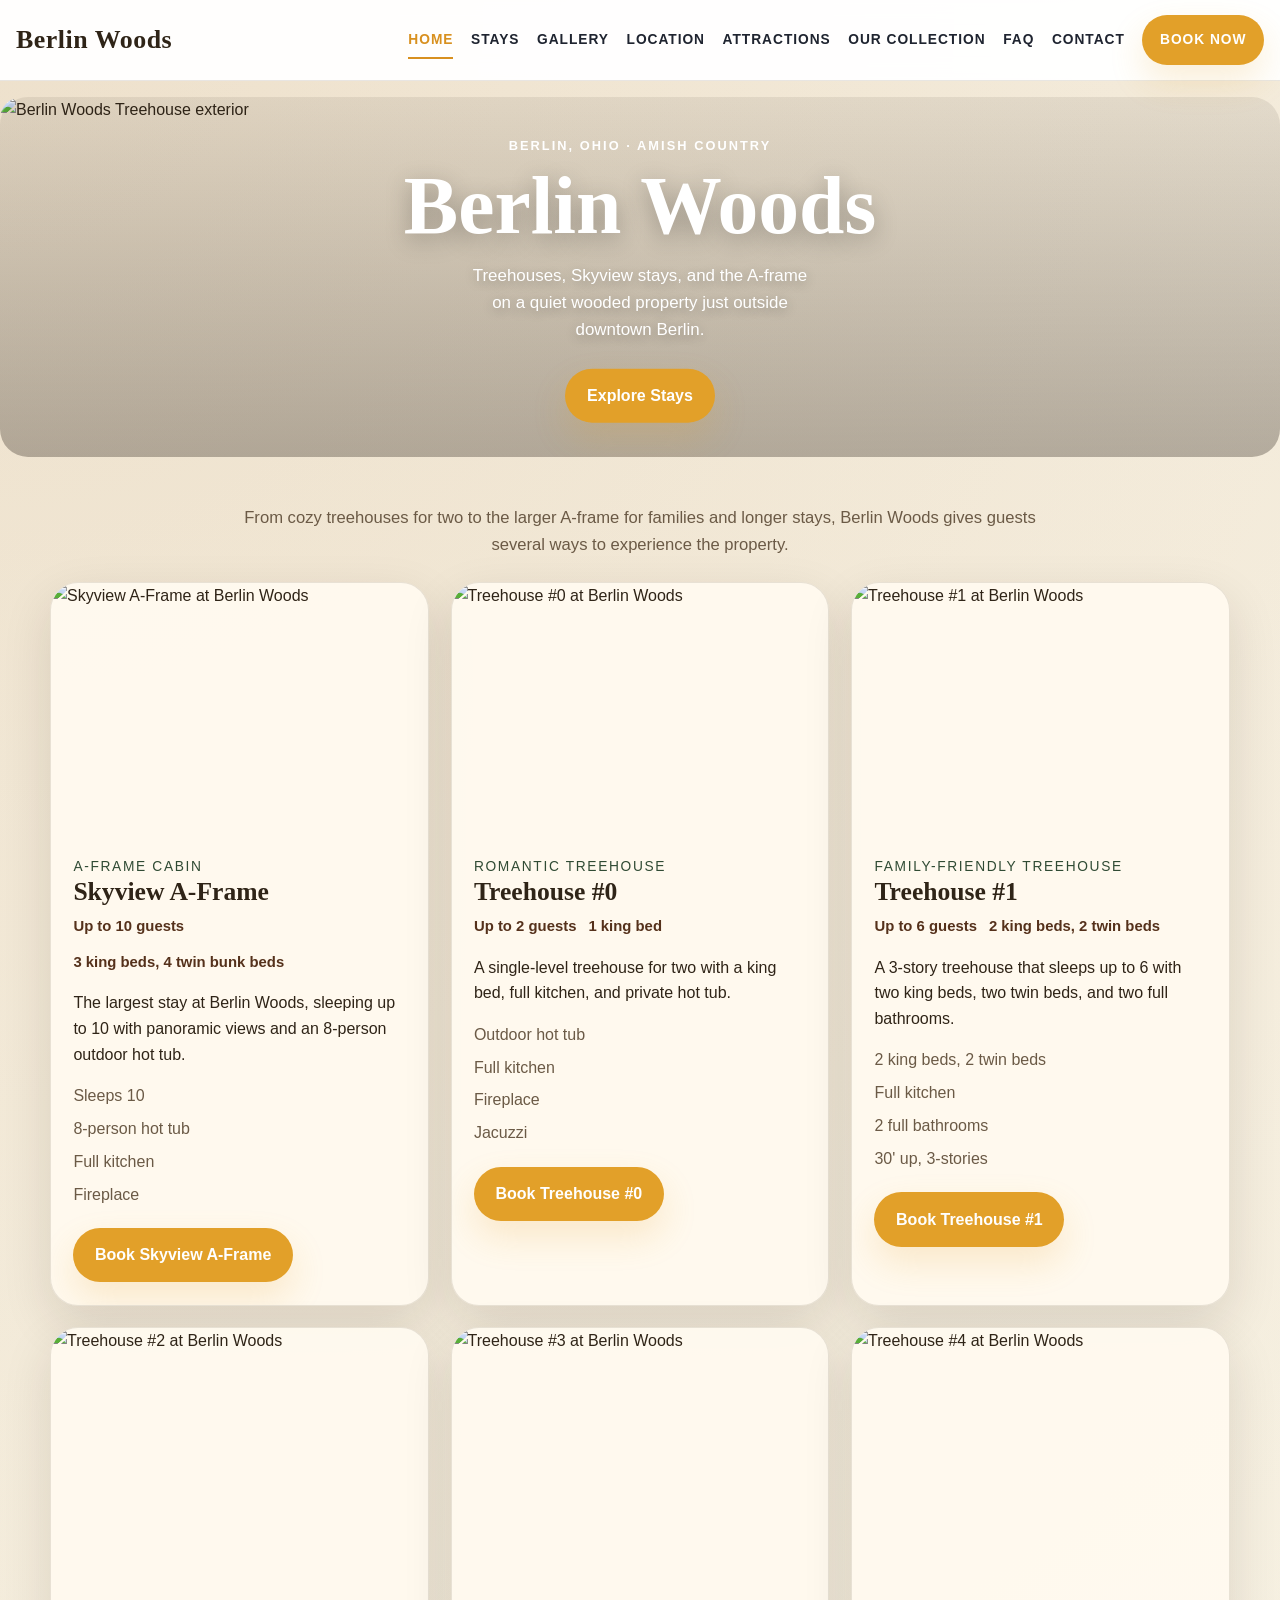
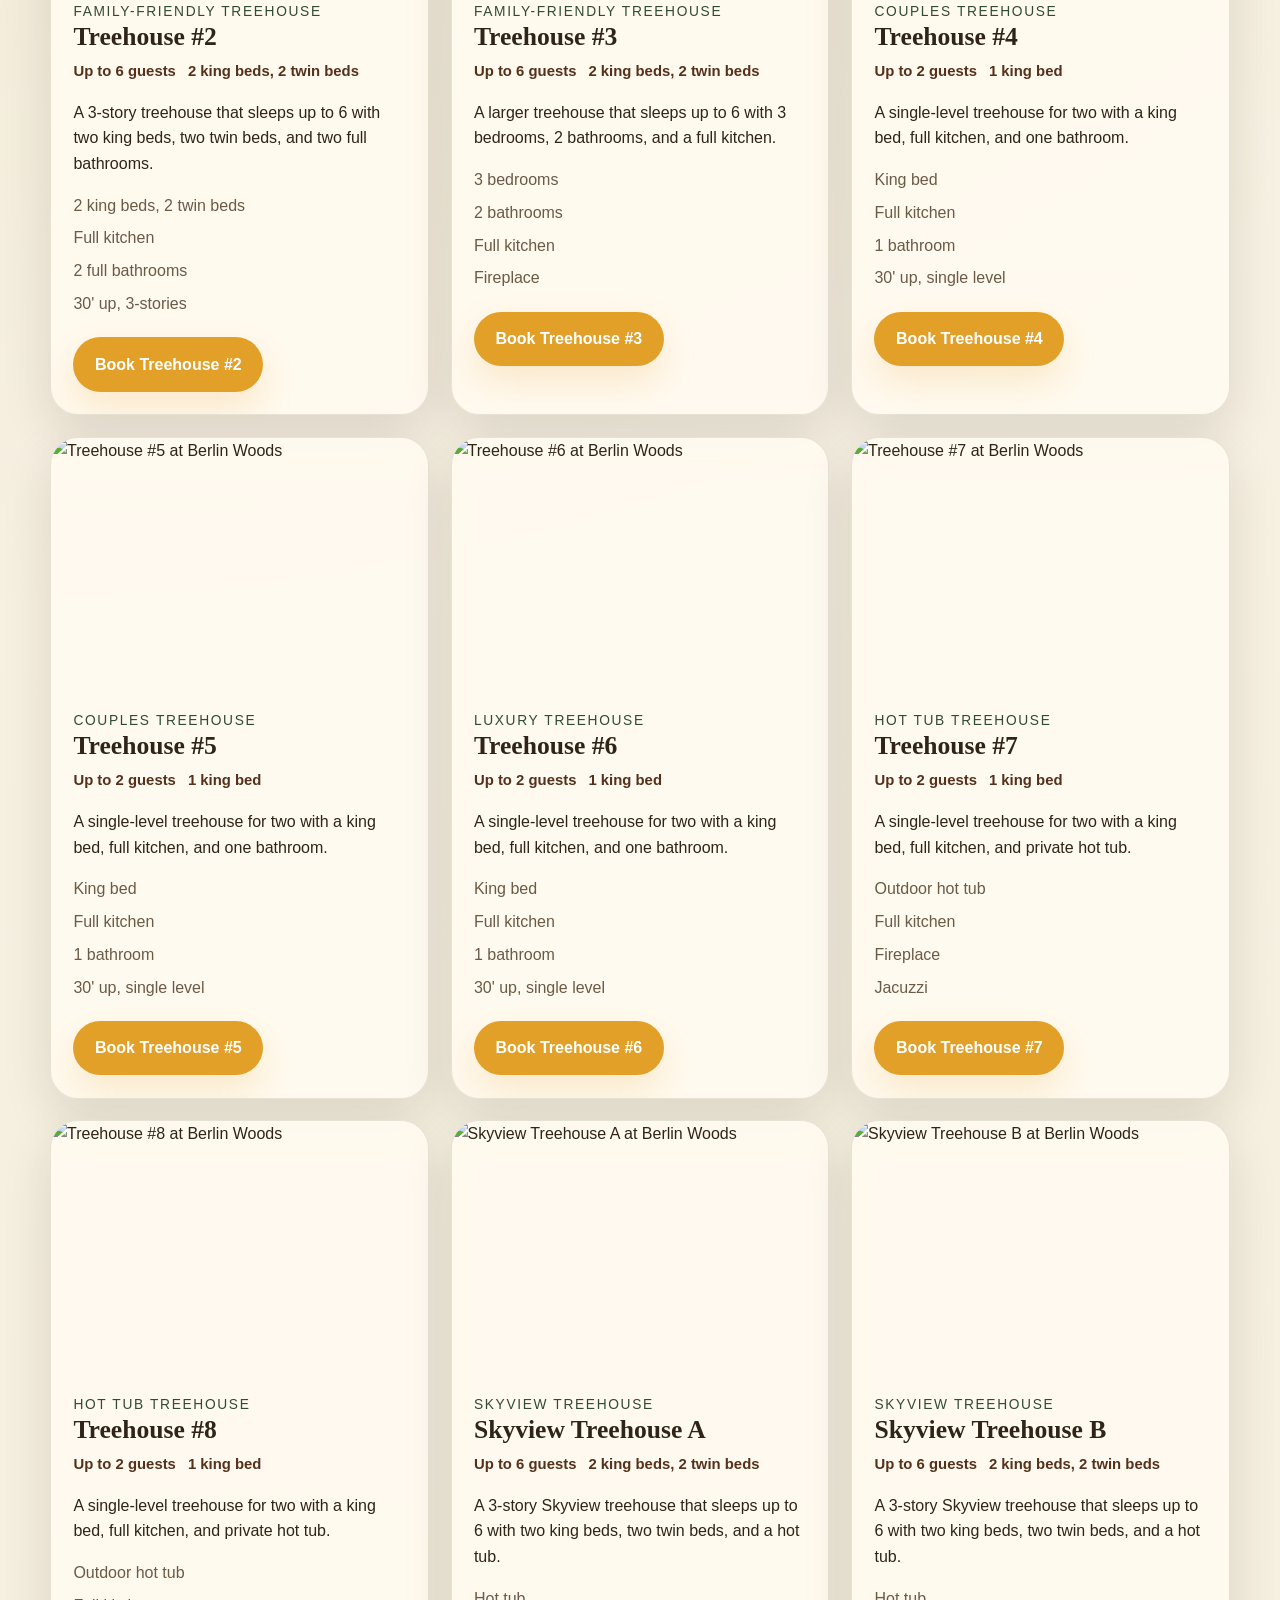
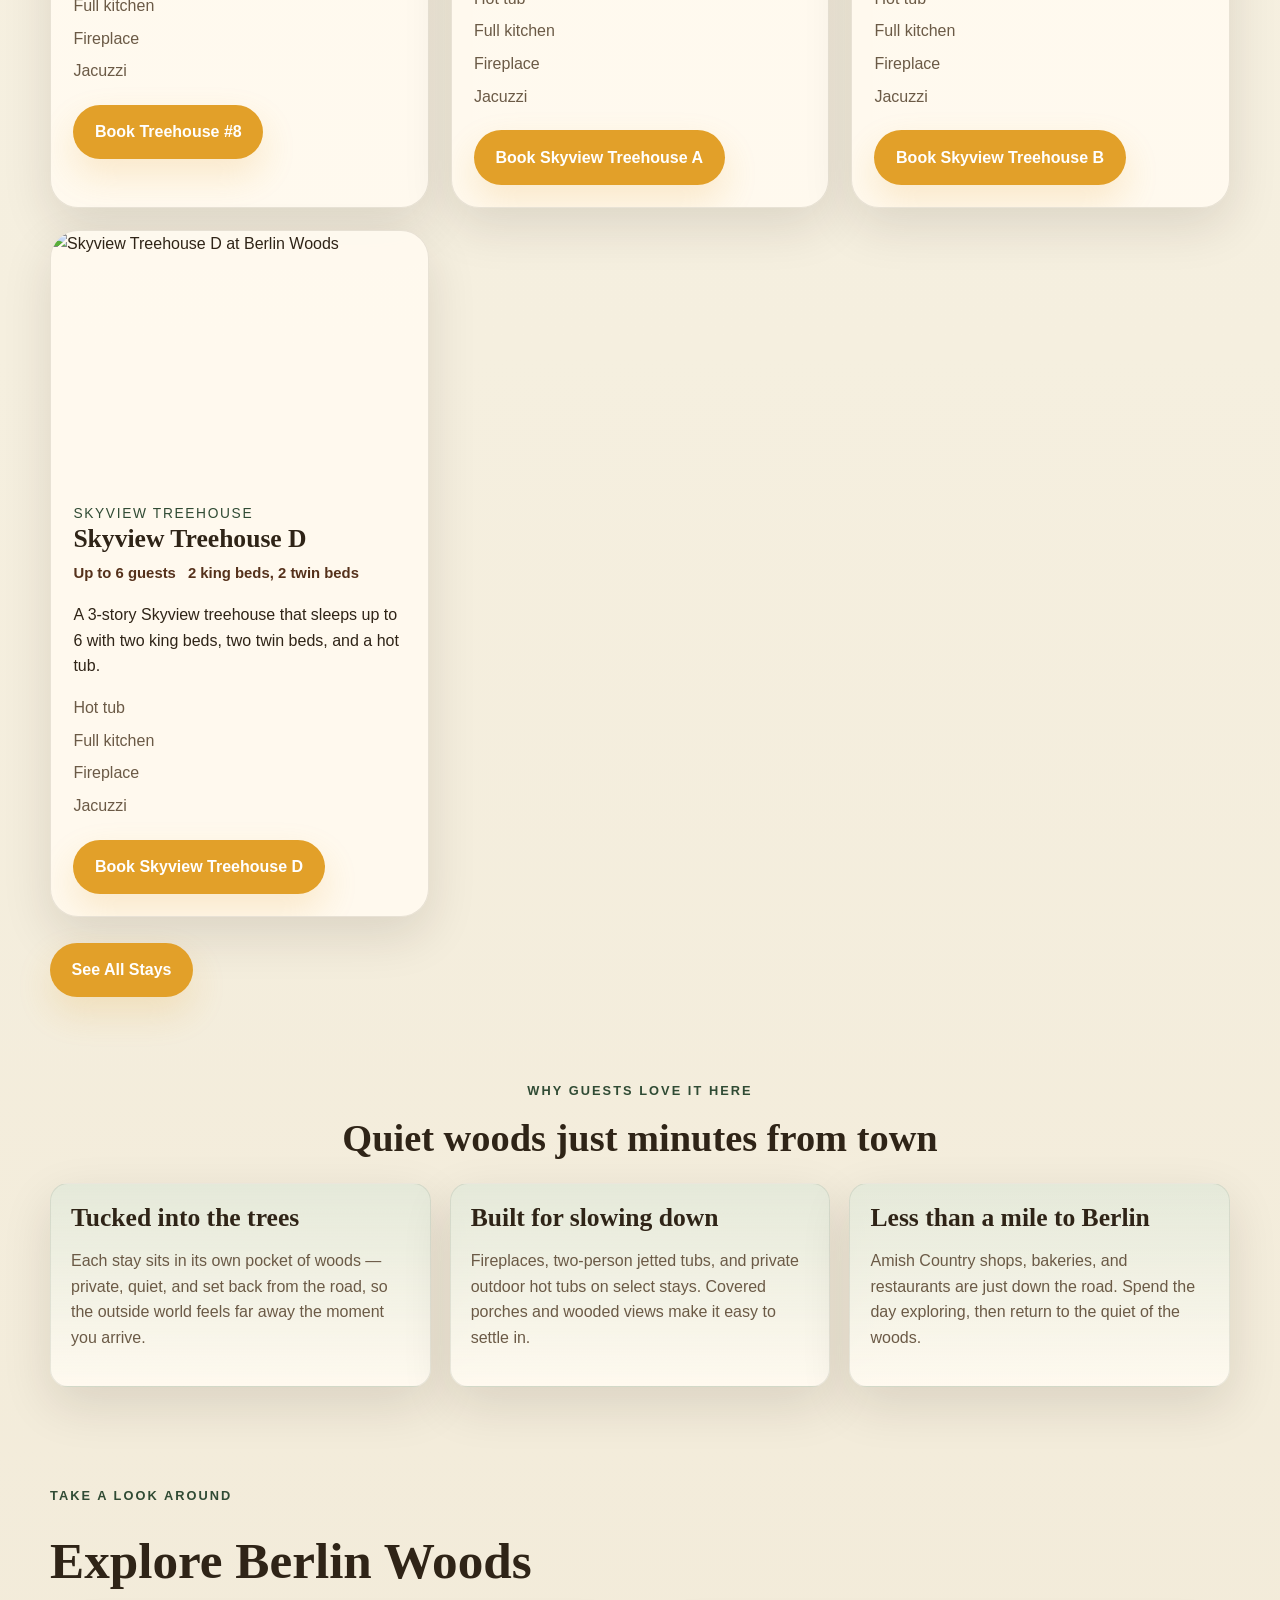
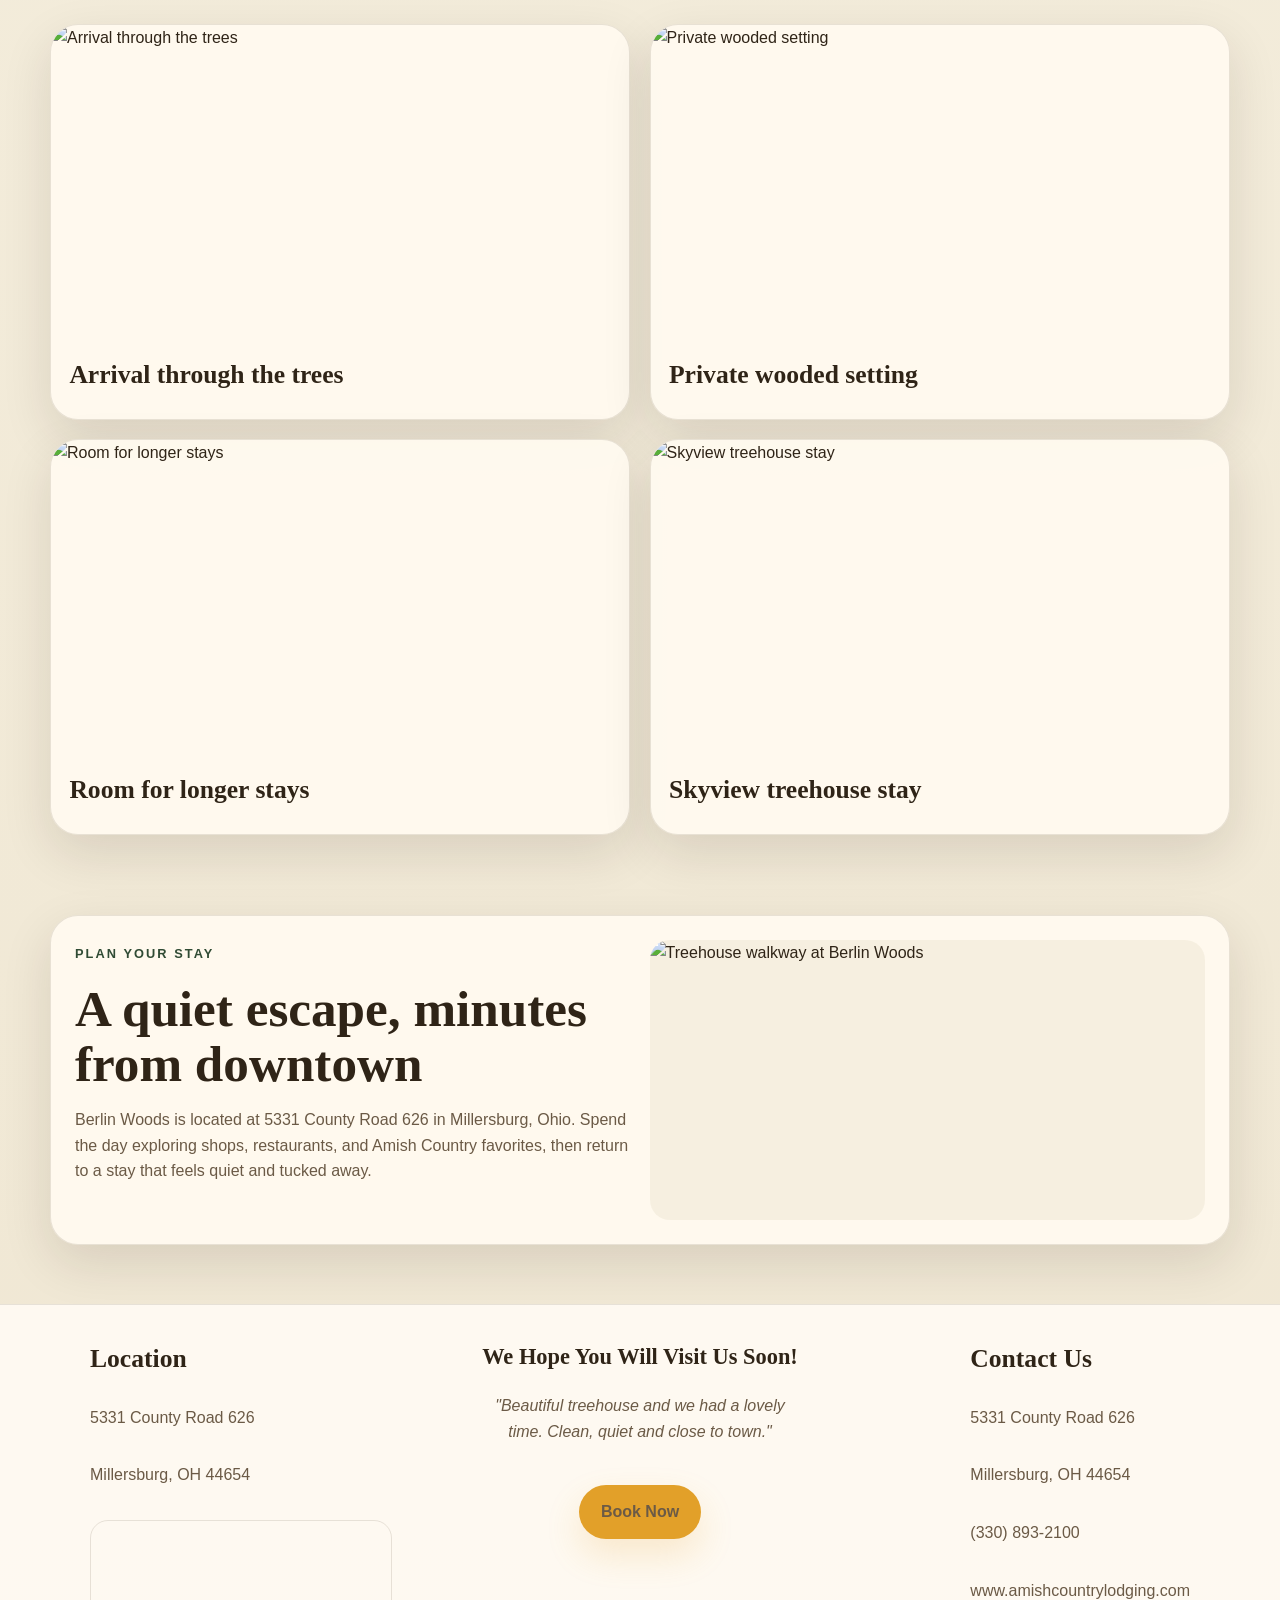
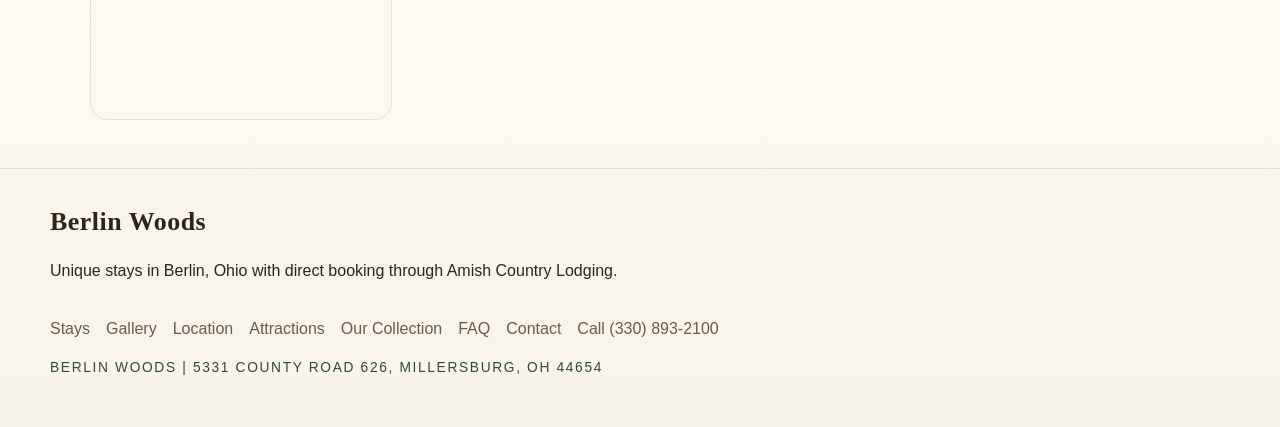
==== Berlin Woods/index.html @ dc14a85b "Add files via upload" ====
<!DOCTYPE html>
<html lang="en">
<head>
  <meta charset="UTF-8">
  <meta name="viewport" content="width=device-width, initial-scale=1.0">
  <title>Berlin Woods | Unique Stays in Berlin, Ohio</title>
  <meta name="description" content="Stay at Berlin Woods in Berlin, Ohio for a unique Amish Country getaway with treehouses, the Skyview A-Frame, fireplaces, hot tubs, and direct booking online.">
  <link rel="icon" type="image/svg+xml" href="assets/favicon.svg">
  <meta property="og:type" content="website">
  <meta property="og:title" content="Berlin Woods | Unique Stays in Berlin, Ohio">
  <meta property="og:description" content="Treehouses, Skyview stays, and the A-frame on a quiet wooded property just outside downtown Berlin, Ohio.">
  <meta property="og:image" content="https://bookingenginecdn.hostaway.com/listing/58297-214149-UluOzaL2WTUaTn1i8s2cJS0HOfaNZdm--T22bPF2asf4-6685fcf89f68f?format=webp&quality=70&v=2&width=1200">
  <meta name="twitter:card" content="summary_large_image">
  <meta name="twitter:title" content="Berlin Woods | Unique Stays in Berlin, Ohio">
  <meta name="twitter:description" content="Treehouses, Skyview stays, and the A-frame on a quiet wooded property just outside downtown Berlin, Ohio.">
  <meta name="twitter:image" content="https://bookingenginecdn.hostaway.com/listing/58297-214149-UluOzaL2WTUaTn1i8s2cJS0HOfaNZdm--T22bPF2asf4-6685fcf89f68f?format=webp&quality=70&v=2&width=1200">
  <link rel="stylesheet" href="assets/site.css">
  <script type="application/ld+json">
  {
    "@context": "https://schema.org",
    "@type": "LodgingBusiness",
    "name": "Berlin Woods",
    "description": "Unique elevated treehouse stays and the Skyview A-Frame on a quiet wooded property less than a mile from downtown Berlin, Ohio.",
    "url": "https://berlinwoods.com",
    "telephone": "+1-330-893-2100",
    "image": "https://bookingenginecdn.hostaway.com/listing/58297-214149-UluOzaL2WTUaTn1i8s2cJS0HOfaNZdm--T22bPF2asf4-6685fcf89f68f?format=webp&quality=70&v=2&width=1200",
    "priceRange": "$$$",
    "address": {
      "@type": "PostalAddress",
      "streetAddress": "5331 County Road 626",
      "addressLocality": "Millersburg",
      "addressRegion": "OH",
      "postalCode": "44654",
      "addressCountry": "US"
    },
    "geo": {
      "@type": "GeoCoordinates",
      "latitude": 40.561302,
      "longitude": -81.813018
    },
    "amenityFeature": [
      { "@type": "LocationFeatureSpecification", "name": "Hot Tubs (select stays)", "value": true },
      { "@type": "LocationFeatureSpecification", "name": "Fireplaces", "value": true },
      { "@type": "LocationFeatureSpecification", "name": "Full Kitchens", "value": true },
      { "@type": "LocationFeatureSpecification", "name": "Jetted Tubs", "value": true },
      { "@type": "LocationFeatureSpecification", "name": "Smart TVs", "value": true },
      { "@type": "LocationFeatureSpecification", "name": "Complimentary WiFi", "value": true }
    ],
    "sameAs": [
      "https://www.amishcountrylodging.com"
    ]
  }
  </script>
</head>
<body class="page-shell" data-page="index.html">
  <div data-header></div>

  <main id="main">
    <section class="hero">
      <div class="hero-grid">
        <div class="hero-overlay">
          <img class="hero-main-image" src="https://bookingenginecdn.hostaway.com/listing/58297-214149-UluOzaL2WTUaTn1i8s2cJS0HOfaNZdm--T22bPF2asf4-6685fcf89f68f?format=webp&quality=70&v=2&width=2000" alt="Berlin Woods Treehouse exterior">
          <div class="hero-overlay-card">
            <div class="eyebrow">Berlin, Ohio &middot; Amish Country</div>
            <h1>Berlin Woods</h1>
            <p>Treehouses, Skyview stays, and the A-frame on a quiet wooded property just outside downtown Berlin.</p>
            <div class="hero-actions">
              <a class="button" href="#stays">Explore Stays</a>
            </div>
          </div>
        </div>
      </div>
    </section>

    <section id="stays" class="section">
      <div class="section-inner">
        <div class="stays-intro">
          <p>From cozy treehouses for two to the larger A-frame for families and longer stays, Berlin Woods gives guests several ways to experience the property.</p>
        </div>
        <div id="featured-units" class="units-grid"></div>
        <div class="cta-row">
          <a class="button" href="treehouses.html">See All Stays</a>
        </div>
      </div>
    </section>

    <section class="section">
      <div class="section-inner">
        <div class="stays-intro">
          <div class="eyebrow">Why Guests Love It Here</div>
          <h2>Quiet woods just minutes from town</h2>
        </div>
        <div class="highlight-grid">
          <article class="highlight-card">
            <h3>Tucked into the trees</h3>
            <p>Each stay sits in its own pocket of woods — private, quiet, and set back from the road, so the outside world feels far away the moment you arrive.</p>
          </article>
          <article class="highlight-card">
            <h3>Built for slowing down</h3>
            <p>Fireplaces, two-person jetted tubs, and private outdoor hot tubs on select stays. Covered porches and wooded views make it easy to settle in.</p>
          </article>
          <article class="highlight-card">
            <h3>Less than a mile to Berlin</h3>
            <p>Amish Country shops, bakeries, and restaurants are just down the road. Spend the day exploring, then return to the quiet of the woods.</p>
          </article>
        </div>
      </div>
    </section>

    <section id="photos" class="section">
      <div class="section-inner">
        <div class="section-intro">
          <div class="eyebrow">Take A Look Around</div>
          <h2>Explore Berlin Woods</h2>
        </div>
        <div id="gallery-list" class="gallery-grid homepage-gallery"></div>
      </div>
    </section>

    <section id="contact-info" class="section">
      <div class="section-inner">
        <div class="panel">
          <div class="two-up">
            <div>
              <div class="eyebrow">Plan Your Stay</div>
              <h2>A quiet escape, minutes from downtown</h2>
              <p>Berlin Woods is located at 5331 County Road 626 in Millersburg, Ohio. Spend the day exploring shops, restaurants, and Amish Country favorites, then return to a stay that feels quiet and tucked away.</p>
            </div>
            <div>
              <img class="panel-photo" src="https://bookingenginecdn.hostaway.com/listing/58297-214157-l8SiBoQIND--w2IK16zYGWrOZ5oalse--sWXvPnM1oQCY-655b74eeb0934?format=webp&quality=70&v=2&width=2000" alt="Treehouse walkway at Berlin Woods">
            </div>
          </div>
        </div>
      </div>
    </section>
  </main>

  <section class="home-bottom">
    <div class="home-bottom-grid">
      <article class="home-bottom-card">
        <h3>Location</h3>
        <p>5331 County Road 626</p>
        <p>Millersburg, OH 44654</p>
        <div class="map-embed">
          <iframe
            title="Berlin Woods map"
            loading="lazy"
            src="https://www.google.com/maps?q=Berlin+Woods+Treehouses,+Millersburg,+OH&ll=40.5590265,-81.8126581&z=15&output=embed"></iframe>
        </div>
      </article>
      <article class="home-bottom-card center-card">
        <h3>We Hope You Will Visit Us Soon!</h3>
        <p class="home-bottom-quote">"Beautiful treehouse and we had a lovely time. Clean, quiet and close to town."</p>
        <a class="button" href="https://book.amishcountrylodging.com" target="_blank" rel="noreferrer">Book Now</a>
      </article>
      <article class="home-bottom-card">
        <h3>Contact Us</h3>
        <p>5331 County Road 626</p>
        <p>Millersburg, OH 44654</p>
        <p><a href="tel:13308932100">(330) 893-2100</a></p>
        <p><a href="https://www.amishcountrylodging.com/" target="_blank" rel="noreferrer">www.amishcountrylodging.com</a></p>
      </article>
    </div>
  </section>

  <div data-footer></div>

  <script src="assets/data.js"></script>
  <script src="assets/site.js"></script>
</body>
</html>
---- Berlin Woods/assets/site.css ----
:root {
  --bg: #f5efdf;
  --surface: #fffaf0;
  --surface-strong: #f0e5cb;
  --ink: #2f2417;
  --muted: #6b5a46;
  --line: rgba(71, 50, 28, 0.12);
  --accent: #7b4b2a;
  --accent-dark: #55311b;
  --accent-soft: #c49763;
  --pine: #304b34;
  --pine-soft: #dce7d8;
  --shadow: 0 18px 50px rgba(39, 27, 15, 0.12);
  --radius-lg: 28px;
  --radius-md: 18px;
  --radius-sm: 12px;
  --max-width: 1180px;
  --font-display: Georgia, "Times New Roman", serif;
  --font-body: "Segoe UI", Tahoma, Geneva, Verdana, sans-serif;
}

* {
  box-sizing: border-box;
}

html {
  scroll-behavior: smooth;
}

body {
  margin: 0;
  font-family: var(--font-body);
  color: var(--ink);
  background:
    radial-gradient(circle at top left, rgba(196, 151, 99, 0.2), transparent 32%),
    linear-gradient(180deg, #f8f3e6 0%, var(--bg) 52%, #efe6d2 100%);
  line-height: 1.6;
}

img {
  max-width: 100%;
  display: block;
}

a {
  color: inherit;
  text-decoration: none;
}

:focus-visible {
  outline: 2px solid var(--accent);
  outline-offset: 3px;
}

.skip-link {
  position: absolute;
  left: 1rem;
  top: -4rem;
  z-index: 100;
  padding: 0.75rem 1rem;
  background: var(--ink);
  color: #ffffff;
  border-radius: 999px;
  font-weight: 700;
}

.skip-link:focus {
  top: 1rem;
}

.page-shell {
  min-height: 100vh;
}

.site-header {
  position: sticky;
  top: 0;
  z-index: 30;
  backdrop-filter: blur(10px);
  background: rgba(255, 255, 255, 0.96);
  border-bottom: 1px solid var(--line);
}

.nav-wrap,
.section-inner,
.footer-inner {
  width: min(calc(100% - 2rem), var(--max-width));
  margin: 0 auto;
}

.nav-wrap {
  width: min(calc(100% - 2rem), 1280px);
  display: flex;
  align-items: center;
  justify-content: space-between;
  gap: 2rem;
  min-height: 80px;
  position: relative;
}

.brand {
  display: flex;
  flex-direction: column;
  gap: 0.2rem;
}

.brand-inline {
  flex-direction: row;
  align-items: center;
  flex-shrink: 0;
}

.brand-mark {
  font-family: var(--font-display);
  font-size: clamp(1.15rem, 0.9rem + 0.9vw, 1.7rem);
  letter-spacing: 0.02em;
  font-weight: 700;
}

.brand-sub {
  color: var(--muted);
  font-size: 0.82rem;
  text-transform: uppercase;
  letter-spacing: 0.18em;
}

.nav-links {
  display: flex;
  gap: 1.1rem;
  align-items: center;
  flex-wrap: wrap;
  justify-content: flex-end;
}

.nav-toggle {
  display: none;
  position: absolute;
  right: 0;
  top: 50%;
  transform: translateY(-50%);
  width: 44px;
  height: 44px;
  padding: 0;
  background: transparent;
  border: 1px solid var(--line);
  border-radius: 10px;
  cursor: pointer;
  flex-direction: column;
  align-items: center;
  justify-content: center;
  gap: 5px;
}

.nav-toggle__bar {
  display: block;
  width: 22px;
  height: 2px;
  background: var(--ink);
  border-radius: 2px;
  transition: transform 180ms ease, opacity 180ms ease;
}

.nav-toggle[aria-expanded="true"] .nav-toggle__bar:nth-child(1) {
  transform: translateY(7px) rotate(45deg);
}

.nav-toggle[aria-expanded="true"] .nav-toggle__bar:nth-child(2) {
  opacity: 0;
}

.nav-toggle[aria-expanded="true"] .nav-toggle__bar:nth-child(3) {
  transform: translateY(-7px) rotate(-45deg);
}

.nav-links a {
  color: #1f2430;
  font-size: 0.86rem;
  text-transform: uppercase;
  letter-spacing: 0.07em;
  font-weight: 700;
  position: relative;
  padding: 0.35rem 0;
}

.nav-links a:not(.button)::after {
  content: "";
  position: absolute;
  left: 0;
  right: 0;
  bottom: -0.15rem;
  height: 2px;
  background: #d8901f;
  transform: scaleX(0);
  transform-origin: center;
  transition: transform 180ms ease;
}

.nav-links a:hover,
.nav-links a[aria-current="page"] {
  color: #d8901f;
}

.nav-links a:hover:not(.button)::after,
.nav-links a[aria-current="page"]:not(.button)::after {
  transform: scaleX(1);
}

.button,
.button-secondary {
  display: inline-flex;
  align-items: center;
  justify-content: center;
  gap: 0.5rem;
  border-radius: 999px;
  padding: 0.9rem 1.35rem;
  font-weight: 700;
  transition: transform 180ms ease, box-shadow 180ms ease, background 180ms ease;
}

.button {
  background: #e2a029;
  color: #ffffff;
  box-shadow: 0 16px 35px rgba(226, 160, 41, 0.18);
}

.button:visited,
.nav-links .button,
.nav-links .button:visited {
  color: #ffffff;
}

.nav-links .button {
  border-radius: 999px;
  padding: 0.85rem 1.1rem;
}

.button-secondary {
  background: rgba(255, 250, 240, 0.7);
  color: var(--accent-dark);
  border: 1px solid rgba(123, 75, 42, 0.18);
}

.button:hover,
.button-secondary:hover {
  transform: translateY(-2px);
}

.hero {
  padding: 1rem 0 1.7rem;
}

.hero-grid {
  width: 100%;
  margin: 0 auto;
  display: grid;
  grid-template-columns: 1fr;
  gap: 0;
  align-items: stretch;
}

.hero-copy,
.hero-visuals,
.content-card,
.panel,
.faq-item,
.unit-card,
.trust-card,
.gallery-card,
.contact-card {
  border-radius: var(--radius-lg);
  box-shadow: var(--shadow);
}

.hero-copy {
  padding: clamp(2rem, 2vw + 1.5rem, 3.5rem);
  background:
    linear-gradient(135deg, rgba(48, 75, 52, 0.12), transparent 36%),
    linear-gradient(180deg, rgba(255, 250, 240, 0.98), rgba(244, 233, 208, 0.96));
  border: 1px solid rgba(48, 75, 52, 0.08);
}

.eyebrow {
  display: inline-block;
  margin-bottom: 1rem;
  color: var(--pine);
  font-size: 0.8rem;
  font-weight: 700;
  letter-spacing: 0.16em;
  text-transform: uppercase;
}

h1,
h2,
h3 {
  margin: 0;
  font-family: var(--font-display);
  line-height: 1.08;
}

h1 {
  font-size: clamp(2.6rem, 6vw, 5.2rem);
  margin-bottom: 1rem;
}

h2 {
  font-size: clamp(2rem, 4vw, 3.2rem);
  margin-bottom: 0.9rem;
}

h3 {
  font-size: clamp(1.25rem, 2vw, 1.8rem);
  margin-bottom: 0.6rem;
}

.lead {
  font-size: 1.08rem;
  color: var(--muted);
  max-width: 58ch;
}

.hero-intro {
  font-size: 1rem;
  letter-spacing: 0.08em;
  text-transform: uppercase;
  color: var(--accent-dark);
  font-weight: 700;
  margin-bottom: 0.8rem;
}

.hero-actions,
.cta-row {
  display: flex;
  gap: 0.9rem;
  flex-wrap: wrap;
  margin-top: 1.6rem;
}

.hero-overlay-card .hero-actions {
  justify-content: center;
}

.pill-row {
  display: flex;
  gap: 0.6rem;
  flex-wrap: wrap;
  margin-top: 1.2rem;
}

.pill {
  display: inline-flex;
  align-items: center;
  padding: 0.45rem 0.8rem;
  border-radius: 999px;
  background: rgba(48, 75, 52, 0.09);
  border: 1px solid rgba(48, 75, 52, 0.12);
  color: var(--pine);
  font-size: 0.88rem;
  font-weight: 700;
}

.hero-facts,
.stat-row,
.mini-list,
.amenity-list,
.faq-list,
.footer-links {
  list-style: none;
  padding: 0;
  margin: 0;
}

.hero-facts {
  margin-top: 1.8rem;
  display: grid;
  grid-template-columns: repeat(3, minmax(0, 1fr));
  gap: 0.9rem;
}

.hero-facts li,
.stat-box {
  background: rgba(255, 250, 240, 0.78);
  border: 1px solid rgba(123, 75, 42, 0.12);
  border-radius: var(--radius-md);
  padding: 1rem;
}

.hero-facts strong,
.stat-box strong {
  display: block;
  font-size: 1.2rem;
  color: var(--accent-dark);
}

.hero-visuals {
  padding: 1rem;
  background: linear-gradient(180deg, rgba(48, 75, 52, 0.1), rgba(255, 250, 240, 0.92));
  display: grid;
  gap: 1rem;
}

.hero-main-image,
.hero-side-image,
.gallery-card img,
.location-image {
  width: 100%;
  height: 100%;
  object-fit: cover;
  border-radius: 22px;
}

.hero-main-image {
  min-height: 360px;
}

.hero-side-grid {
  display: grid;
  grid-template-columns: 1fr 1fr;
  gap: 1rem;
}

.hero-note,
.micro-card {
  padding: 1rem 1.1rem;
  background: rgba(255, 250, 240, 0.84);
  border-radius: 22px;
  border: 1px solid rgba(48, 75, 52, 0.08);
}

.hero-note strong {
  display: block;
  margin-bottom: 0.4rem;
  color: var(--accent-dark);
}

.hero-note p {
  margin: 0;
  color: var(--muted);
}

.section {
  padding: 1.3rem 0 3.7rem;
}

.section-intro {
  display: grid;
  gap: 0.6rem;
  max-width: 62ch;
  margin-bottom: 1.35rem;
}

#photos .section-intro {
  max-width: none;
}

.section-intro--centered {
  text-align: center;
  margin-left: auto;
  margin-right: auto;
}

.content-grid,
.highlight-grid,
.trust-grid,
.gallery-grid,
.units-grid,
.faq-grid,
.contact-grid,
.two-up {
  display: grid;
  gap: 1.2rem;
}

.content-grid {
  grid-template-columns: 1fr 1fr;
}

.premium-band {
  padding-top: 0.1rem;
}

.premium-grid {
  display: grid;
  grid-template-columns: 0.95fr 1.05fr;
  gap: 1.2rem;
}

.premium-card {
  padding: 1.6rem;
  border-radius: var(--radius-lg);
  background:
    linear-gradient(180deg, rgba(255, 250, 240, 0.98), rgba(239, 229, 203, 0.96));
  border: 1px solid rgba(123, 75, 42, 0.1);
  box-shadow: var(--shadow);
}

.premium-card p {
  color: var(--muted);
}

.premium-list {
  list-style: none;
  padding: 0;
  margin: 1.2rem 0 0;
  display: grid;
  gap: 0.9rem;
}

.premium-list li {
  padding-top: 0.9rem;
  border-top: 1px solid rgba(123, 75, 42, 0.12);
  color: var(--muted);
}

.premium-list strong {
  color: var(--accent-dark);
}

.section-divider {
  height: 1px;
  margin: 0 auto 2.2rem;
  width: min(calc(100% - 2rem), var(--max-width));
  background: linear-gradient(90deg, transparent, rgba(123, 75, 42, 0.22), transparent);
}

.hero-overlay {
  position: relative;
  overflow: hidden;
}

.hero-overlay::after {
  content: "";
  position: absolute;
  inset: 0;
  border-radius: var(--radius-lg);
  background: linear-gradient(180deg, rgba(31, 22, 14, 0.08), rgba(31, 22, 14, 0.3));
  pointer-events: none;
}

.hero-overlay-card {
  position: absolute;
  left: 50%;
  bottom: 50%;
  transform: translate(-50%, 50%);
  z-index: 1;
  width: min(900px, calc(100% - 4rem));
  padding: 0;
  border-radius: 0;
  background: transparent;
  border: 0;
  box-shadow: none;
  text-align: center;
}

.hero-overlay-card p {
  margin: 0.75rem auto 0;
  color: #ffffff;
  max-width: 38ch;
  font-size: 1.06rem;
  text-shadow: 0 3px 12px rgba(0, 0, 0, 0.28);
}

.hero-overlay-card .eyebrow {
  color: #ffffff;
  margin-bottom: 0.6rem;
}

.hero-overlay-card h1 {
  color: #ffffff;
  font-family: var(--font-display);
  font-size: clamp(3rem, 7vw, 5.1rem);
  line-height: 0.98;
  text-shadow: 0 6px 24px rgba(0, 0, 0, 0.28);
  font-weight: 700;
}

.stays-intro {
  max-width: 52rem;
  margin: 0 auto 1.5rem;
  text-align: center;
}

.stays-intro h2 {
  font-size: clamp(1.6rem, 3vw, 2.4rem);
  white-space: nowrap;
}

.stays-intro p {
  margin: 0;
  color: var(--muted);
  font-size: 1.04rem;
}

.highlight-grid {
  grid-template-columns: repeat(3, minmax(0, 1fr));
  margin-bottom: 1.2rem;
}

.highlight-card {
  padding: 1.25rem;
  border-radius: var(--radius-md);
  background: linear-gradient(180deg, rgba(221, 231, 216, 0.66), rgba(255, 250, 240, 0.94));
  border: 1px solid rgba(48, 75, 52, 0.1);
  box-shadow: var(--shadow);
}

.highlight-card p {
  color: var(--muted);
}

.content-card,
.panel,
.faq-item,
.unit-card,
.trust-card,
.gallery-card,
.contact-card {
  background: rgba(255, 250, 240, 0.94);
  border: 1px solid var(--line);
}

.content-card,
.panel,
.faq-item,
.trust-card,
.contact-card {
  padding: 1.5rem;
}

.mini-list {
  display: grid;
  gap: 0.8rem;
}

.mini-list li,
.amenity-list li,
.footer-links li {
  color: var(--muted);
}

.mini-list strong {
  color: var(--accent-dark);
}

.stat-row {
  display: grid;
  grid-template-columns: repeat(3, minmax(0, 1fr));
  gap: 1rem;
}

.trust-grid,
.gallery-grid,
.faq-grid,
.contact-grid,
.two-up {
  grid-template-columns: repeat(2, minmax(0, 1fr));
}

.units-grid {
  grid-template-columns: repeat(3, minmax(0, 1fr));
  gap: 1.35rem;
}

.unit-card {
  overflow: hidden;
}

.unit-card__image {
  height: 250px;
  object-fit: cover;
  width: 100%;
}

.unit-card__body {
  padding: 1.4rem;
}

.unit-card__meta {
  display: flex;
  gap: 0.75rem;
  flex-wrap: wrap;
  margin-bottom: 0.9rem;
  color: var(--accent-dark);
  font-size: 0.93rem;
  font-weight: 700;
}

.amenity-list {
  display: grid;
  gap: 0.45rem;
  margin: 1rem 0 1.3rem;
}

.unit-actions {
  display: flex;
  gap: 0.75rem;
  flex-wrap: wrap;
}

.gallery-card {
  overflow: hidden;
}

.gallery-card img {
  height: 320px;
}

.homepage-gallery .gallery-card:nth-child(n + 5) {
  display: none;
}

.homepage-gallery .gallery-card__body p {
  display: none;
}

.gallery-card__body {
  padding: 1rem 1.15rem 1.3rem;
}

.quote {
  font-size: 1.05rem;
  color: var(--ink);
}

.quote-source {
  margin-top: 0.7rem;
  color: var(--muted);
  font-size: 0.92rem;
}

.map-frame {
  min-height: 360px;
  border: 0;
  width: 100%;
  border-radius: 22px;
}

.faq-item p,
.contact-card p,
.panel p,
.content-card p {
  color: var(--muted);
}

.site-footer {
  padding: 2rem 0 3rem;
  border-top: 1px solid var(--line);
  background: rgba(251, 247, 238, 0.9);
}

.footer-inner {
  display: grid;
  gap: 1rem;
}

.footer-links {
  display: flex;
  gap: 1rem;
  flex-wrap: wrap;
}

.home-bottom {
  border-top: 1px solid var(--line);
  background: rgba(255, 251, 244, 0.92);
}

.home-bottom-grid {
  display: grid;
  grid-template-columns: 1fr 0.9fr 1fr;
  gap: 2.5rem;
  width: min(calc(100% - 2rem), 1100px);
  margin: 0 auto;
  padding: 2.5rem 0 3rem;
  align-items: start;
}

.home-bottom-card h3 {
  margin-bottom: 1rem;
}

.home-bottom-card {
  max-width: 420px;
  display: flex;
  flex-direction: column;
  align-items: flex-start;
}

.home-bottom-card.center-card {
  text-align: center;
  max-width: 360px;
  justify-self: center;
  align-items: center;
}

.home-bottom-card.center-card h3 {
  font-size: clamp(1.15rem, 1rem + 0.5vw, 1.55rem);
  white-space: nowrap;
}

.home-bottom-card:last-child {
  justify-self: end;
}

.home-bottom-quote {
  color: #b7b1a7;
  font-style: italic;
  line-height: 1.6;
  max-width: 320px;
  margin: 0.5rem auto 1.5rem;
}

.home-bottom-card p,
.home-bottom-card a {
  color: var(--muted);
}

.home-bottom-card .button {
  margin-top: 1rem;
}

.stay-note {
  margin-top: 1rem;
  padding: 1rem 1.1rem;
  border-radius: 18px;
  background: rgba(255, 248, 235, 0.92);
  border: 1px solid rgba(123, 75, 42, 0.12);
}

.stay-note strong {
  display: block;
  margin-bottom: 0.4rem;
  color: var(--accent-dark);
}

.map-embed {
  margin-top: 1rem;
  border-radius: 18px;
  overflow: hidden;
  border: 1px solid var(--line);
}

.map-embed iframe {
  width: 100%;
  height: 190px;
  border: 0;
}

.panel-photo {
  width: 100%;
  height: 280px;
  object-fit: contain;
  background: rgba(245, 239, 223, 0.9);
  border-radius: 20px;
}

.kicker {
  font-size: 0.86rem;
  text-transform: uppercase;
  letter-spacing: 0.12em;
  color: var(--pine);
}

.page-hero {
  padding: 3rem 0 1rem;
}

.page-hero-card {
  width: min(calc(100% - 2rem), var(--max-width));
  margin: 0 auto;
  padding: clamp(2rem, 2vw + 1.5rem, 3rem);
  background:
    linear-gradient(135deg, rgba(48, 75, 52, 0.08), transparent 34%),
    rgba(255, 250, 240, 0.96);
  border: 1px solid var(--line);
  border-radius: var(--radius-lg);
  box-shadow: var(--shadow);
  text-align: center;
}

.page-hero-card .lead {
  margin: 0 auto;
}

.section-panel {
  margin-bottom: 1.4rem;
}

.disclosure {
  color: var(--muted);
  font-size: 0.95rem;
  border-left: 3px solid var(--accent-soft);
  padding-left: 1rem;
}

.contact-simple {
  background: #ffffff;
  border-top: 1px solid var(--line);
}

.contact-simple__inner {
  width: min(calc(100% - 2rem), 1100px);
  margin: 0 auto;
  padding: 3rem 0 1.5rem;
  text-align: center;
}

.contact-simple__title {
  font-family: var(--font-display);
  font-size: clamp(3rem, 7vw, 5.4rem);
  font-weight: 700;
  line-height: 1;
  color: var(--ink);
  margin-bottom: 2rem;
}

.contact-simple__grid {
  display: grid;
  grid-template-columns: repeat(3, minmax(0, 1fr));
  gap: 2rem;
  align-items: start;
}

.contact-simple__card {
  text-align: left;
}

.contact-simple__card h2 {
  font-family: var(--font-body);
  font-size: 1rem;
  text-transform: uppercase;
  letter-spacing: 0.04em;
  margin-bottom: 1.5rem;
}

.contact-simple__card p,
.contact-simple__card a {
  color: #2f3540;
  font-size: 1rem;
}

.contact-simple__card--center {
  text-align: center;
}

.contact-simple__card .button {
  margin-top: 0.5rem;
  min-width: 152px;
}

.contact-map-band {
  background: #ffffff;
  border-top: 1px solid var(--line);
  padding: 1rem 0 0;
}

.contact-map-band__inner {
  width: min(calc(100% - 2rem), 1140px);
  margin: 0 auto;
}

.contact-map-band__inner iframe {
  width: 100%;
  height: 360px;
  border: 0;
}

.contact-bottom {
  background: #ffffff;
  border-top: 1px solid var(--line);
}

.contact-bottom__grid {
  display: grid;
  grid-template-columns: 1fr 0.9fr 1fr;
  gap: 2rem;
  width: min(calc(100% - 2rem), 980px);
  margin: 0 auto;
  padding: 2rem 0 2.4rem;
  align-items: start;
}

.contact-bottom__card h3 {
  font-family: var(--font-body);
  font-size: 1rem;
  text-transform: uppercase;
  letter-spacing: 0.04em;
  margin-bottom: 1.5rem;
}

.contact-bottom__card p,
.contact-bottom__card a {
  color: #2f3540;
}

.contact-bottom__card {
  max-width: 280px;
  display: flex;
  flex-direction: column;
  align-items: flex-start;
}

.contact-bottom__card--center {
  text-align: center;
  justify-self: center;
  align-items: center;
}

.contact-bottom__card:last-child {
  justify-self: end;
}

@media (max-width: 1024px) {
  .hero-grid,
  .content-grid,
  .highlight-grid,
  .trust-grid,
  .gallery-grid,
  .faq-grid,
  .contact-grid,
  .two-up,
  .units-grid {
    grid-template-columns: 1fr 1fr;
  }

  .hero-grid {
    grid-template-columns: 1fr;
  }

  .hero-main-image {
    min-height: 280px;
  }

  .home-bottom-grid {
    grid-template-columns: 1fr;
  }

  .contact-simple__grid {
    grid-template-columns: 1fr;
  }

  .contact-simple__title {
    margin-bottom: 2rem;
  }

  .contact-bottom__grid {
    grid-template-columns: 1fr;
  }
}

@media (max-width: 720px) {
  .nav-wrap {
    padding: 0.8rem 0;
    min-height: 64px;
    justify-content: flex-start;
  }

  .brand-inline {
    position: static;
  }

  .nav-toggle {
    display: flex;
  }

  .hero-facts,
  .stat-row,
  .hero-side-grid,
  .content-grid,
  .highlight-grid,
  .trust-grid,
  .gallery-grid,
  .units-grid,
  .faq-grid,
  .contact-grid,
  .two-up {
    grid-template-columns: 1fr;
  }

  .nav-links {
    display: none;
    position: absolute;
    top: 100%;
    left: 0;
    right: 0;
    flex-direction: column;
    align-items: stretch;
    gap: 0;
    padding: 0.5rem 1rem 1rem;
    background: rgba(255, 255, 255, 0.98);
    border-top: 1px solid var(--line);
    box-shadow: 0 14px 30px rgba(39, 27, 15, 0.08);
  }

  .nav-links.is-open {
    display: flex;
  }

  .nav-links a {
    padding: 0.85rem 0.5rem;
    border-bottom: 1px solid var(--line);
  }

  .nav-links a:last-child {
    border-bottom: 0;
  }

  .nav-links .button {
    margin-top: 0.5rem;
    border-radius: 999px;
  }

  .gallery-card img {
    height: 220px;
  }

  .hero-overlay-card {
    position: static;
    width: calc(100% - 2rem);
    margin: 1rem auto 0;
    margin-top: 1rem;
    transform: none;
  }
}
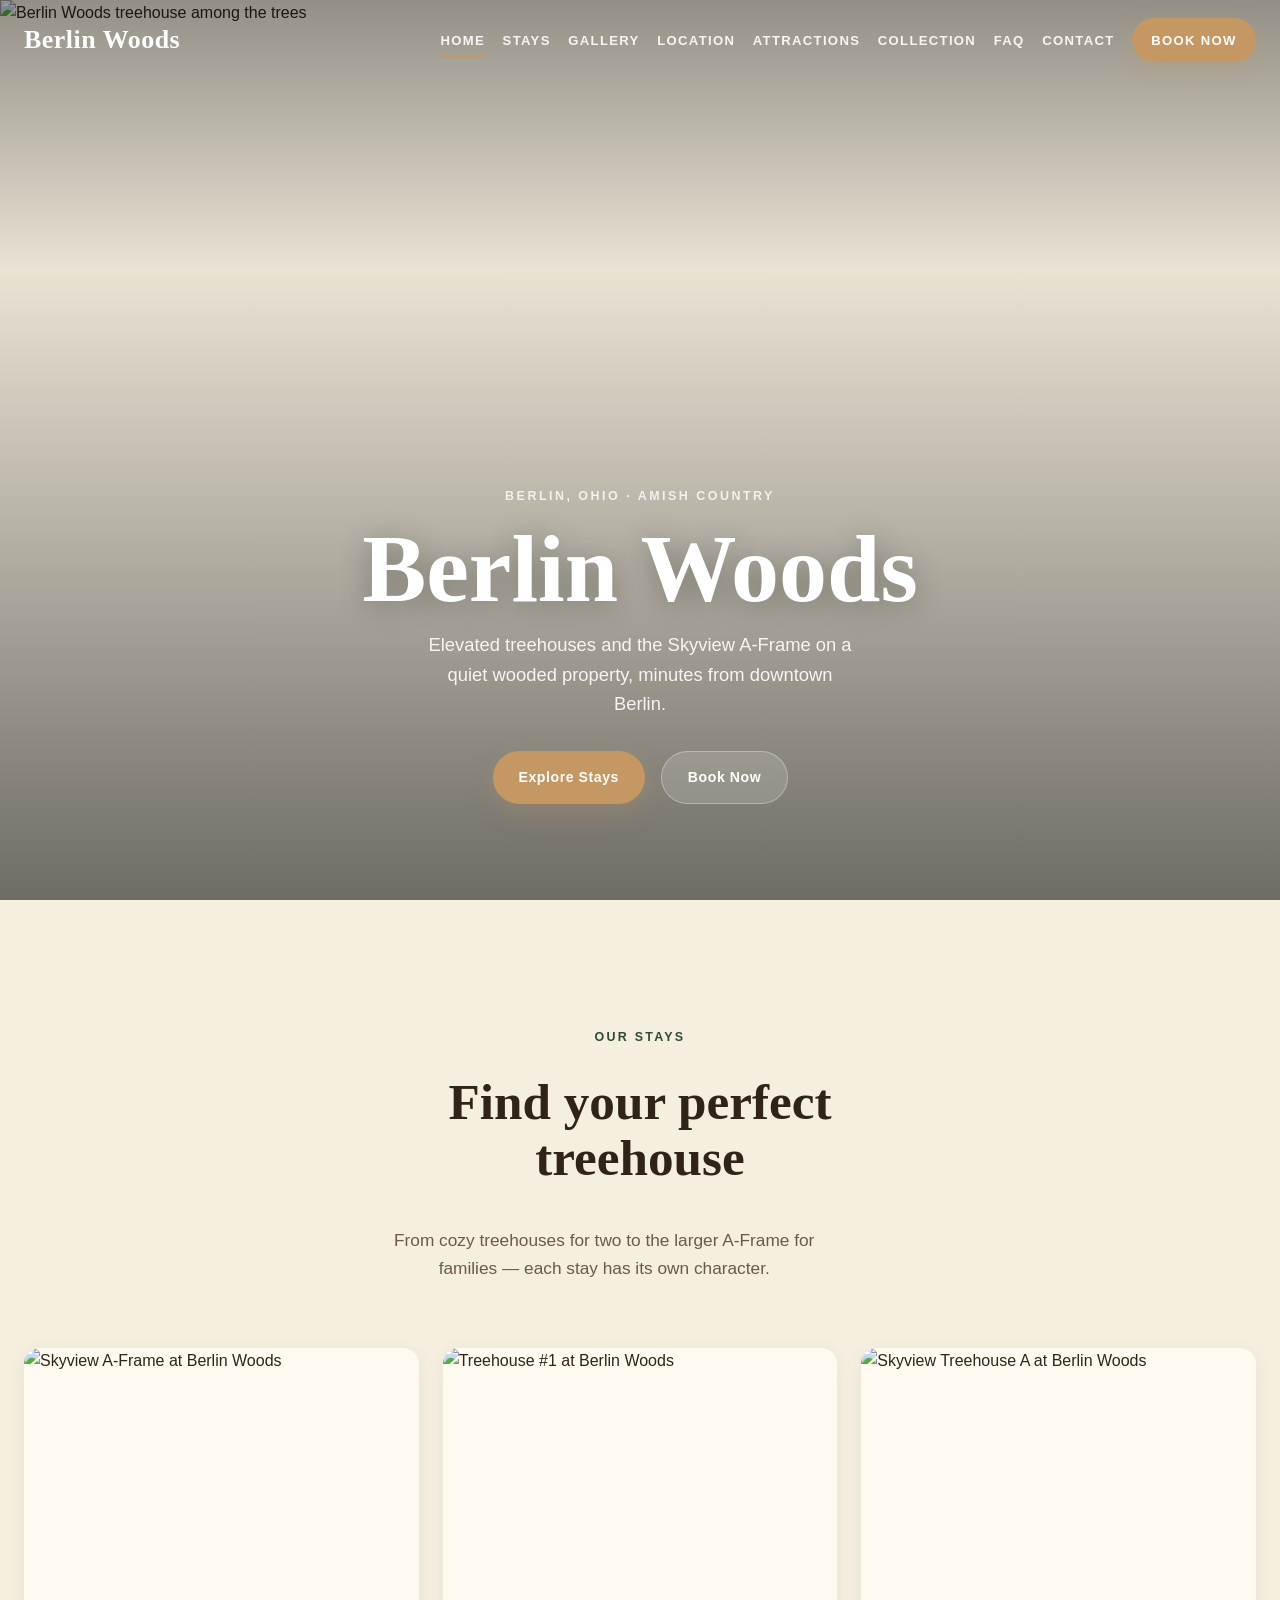
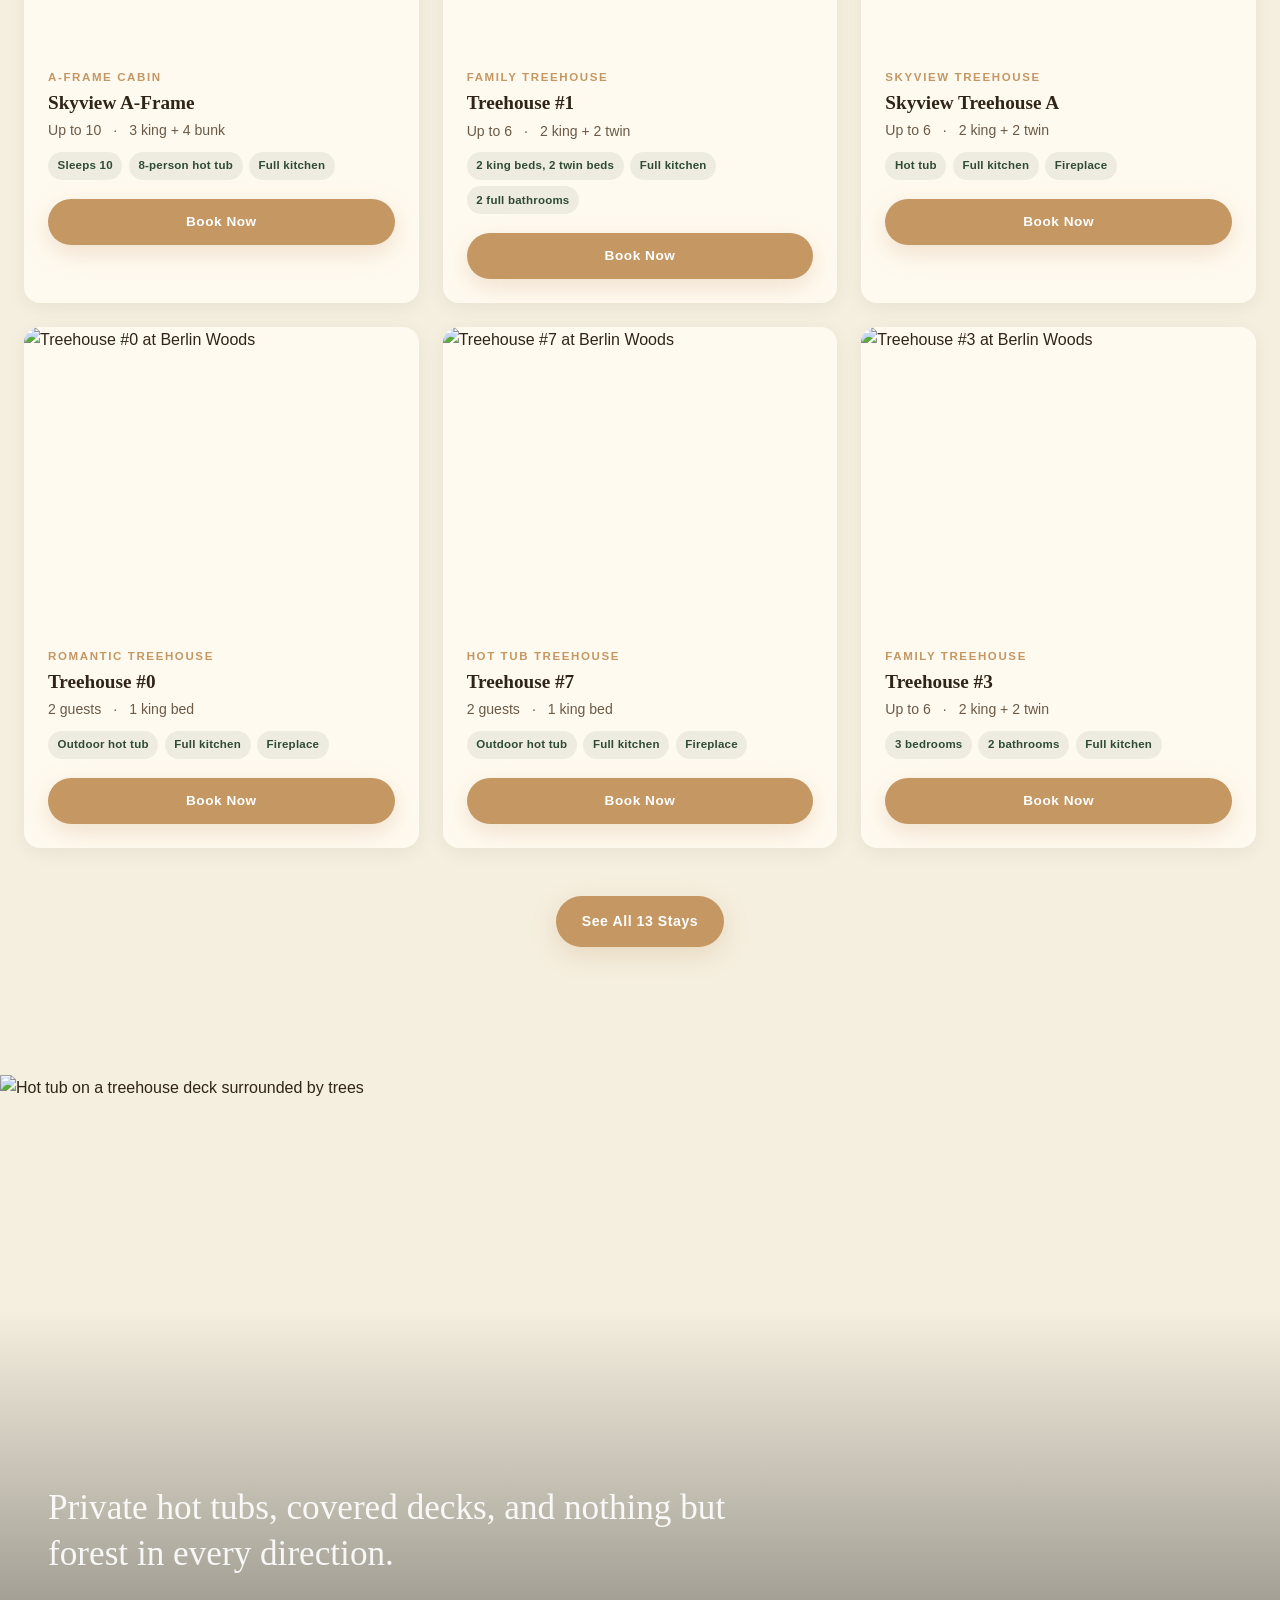
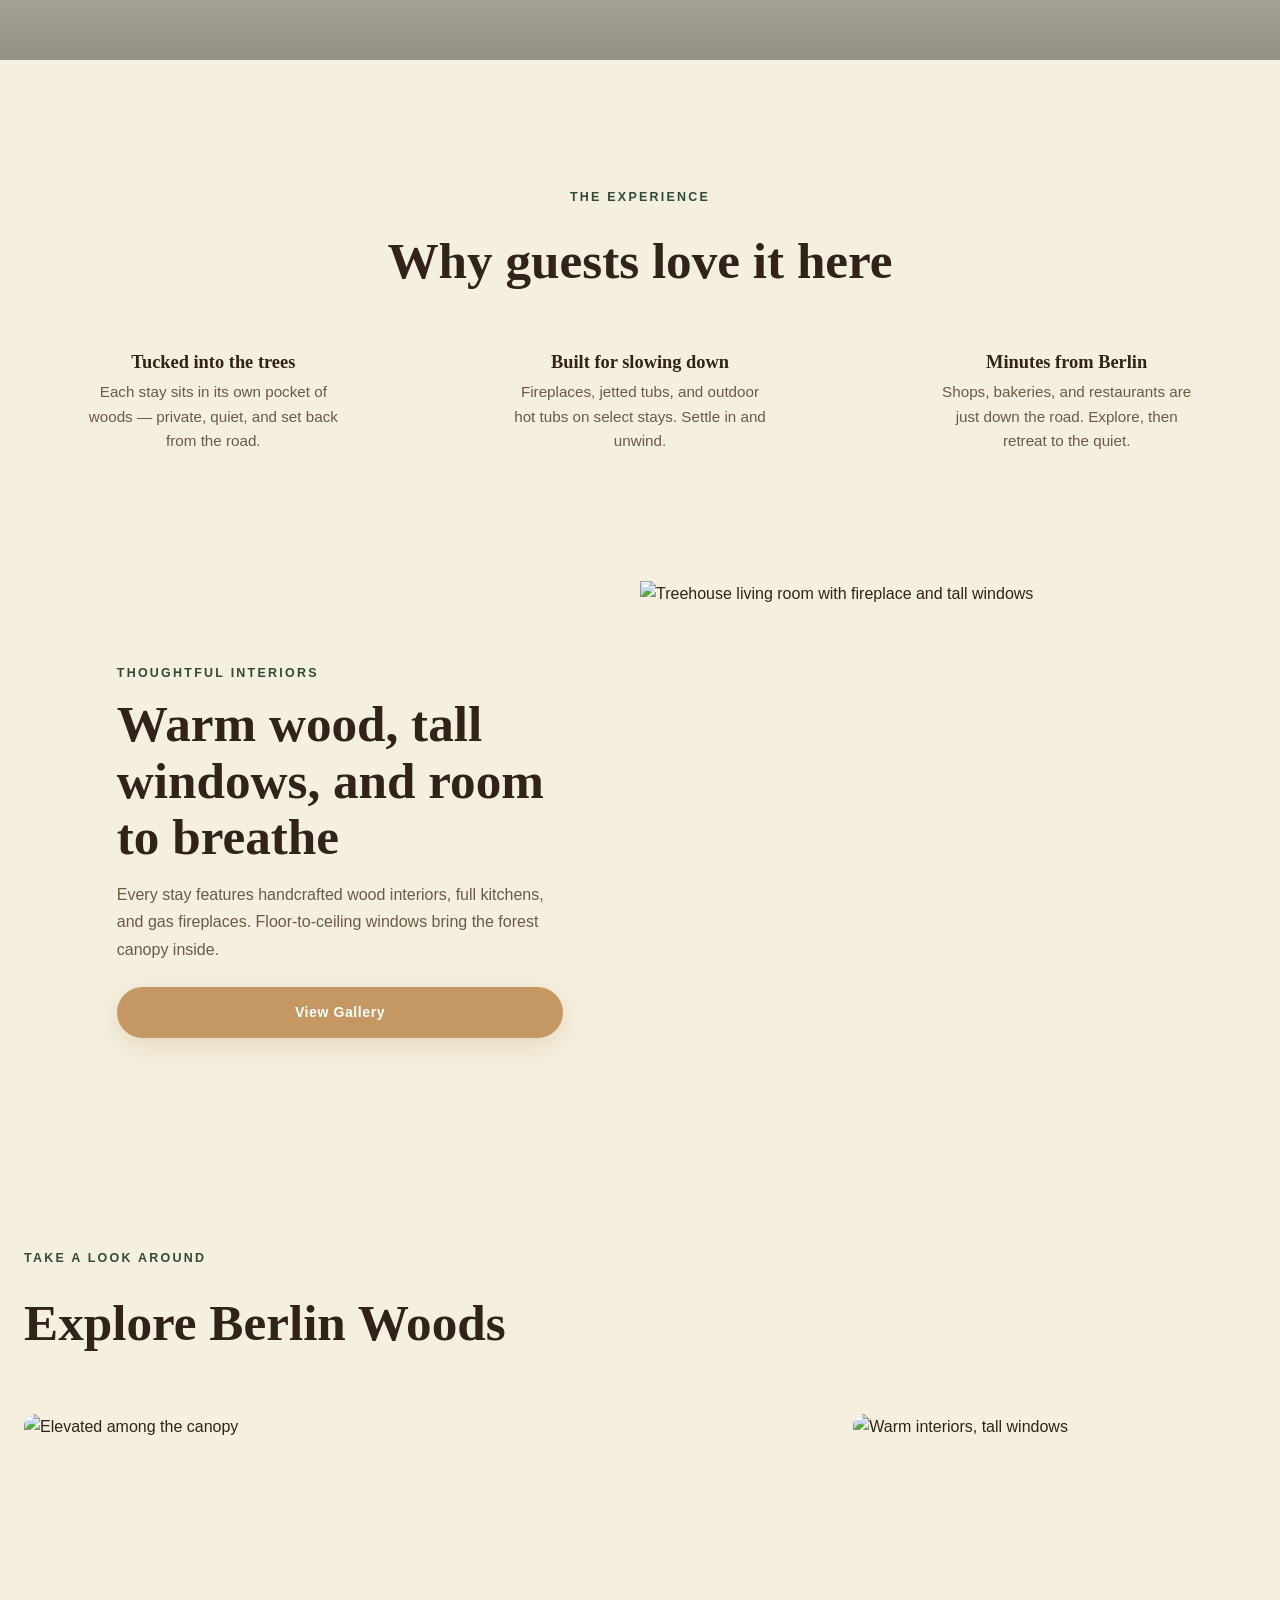
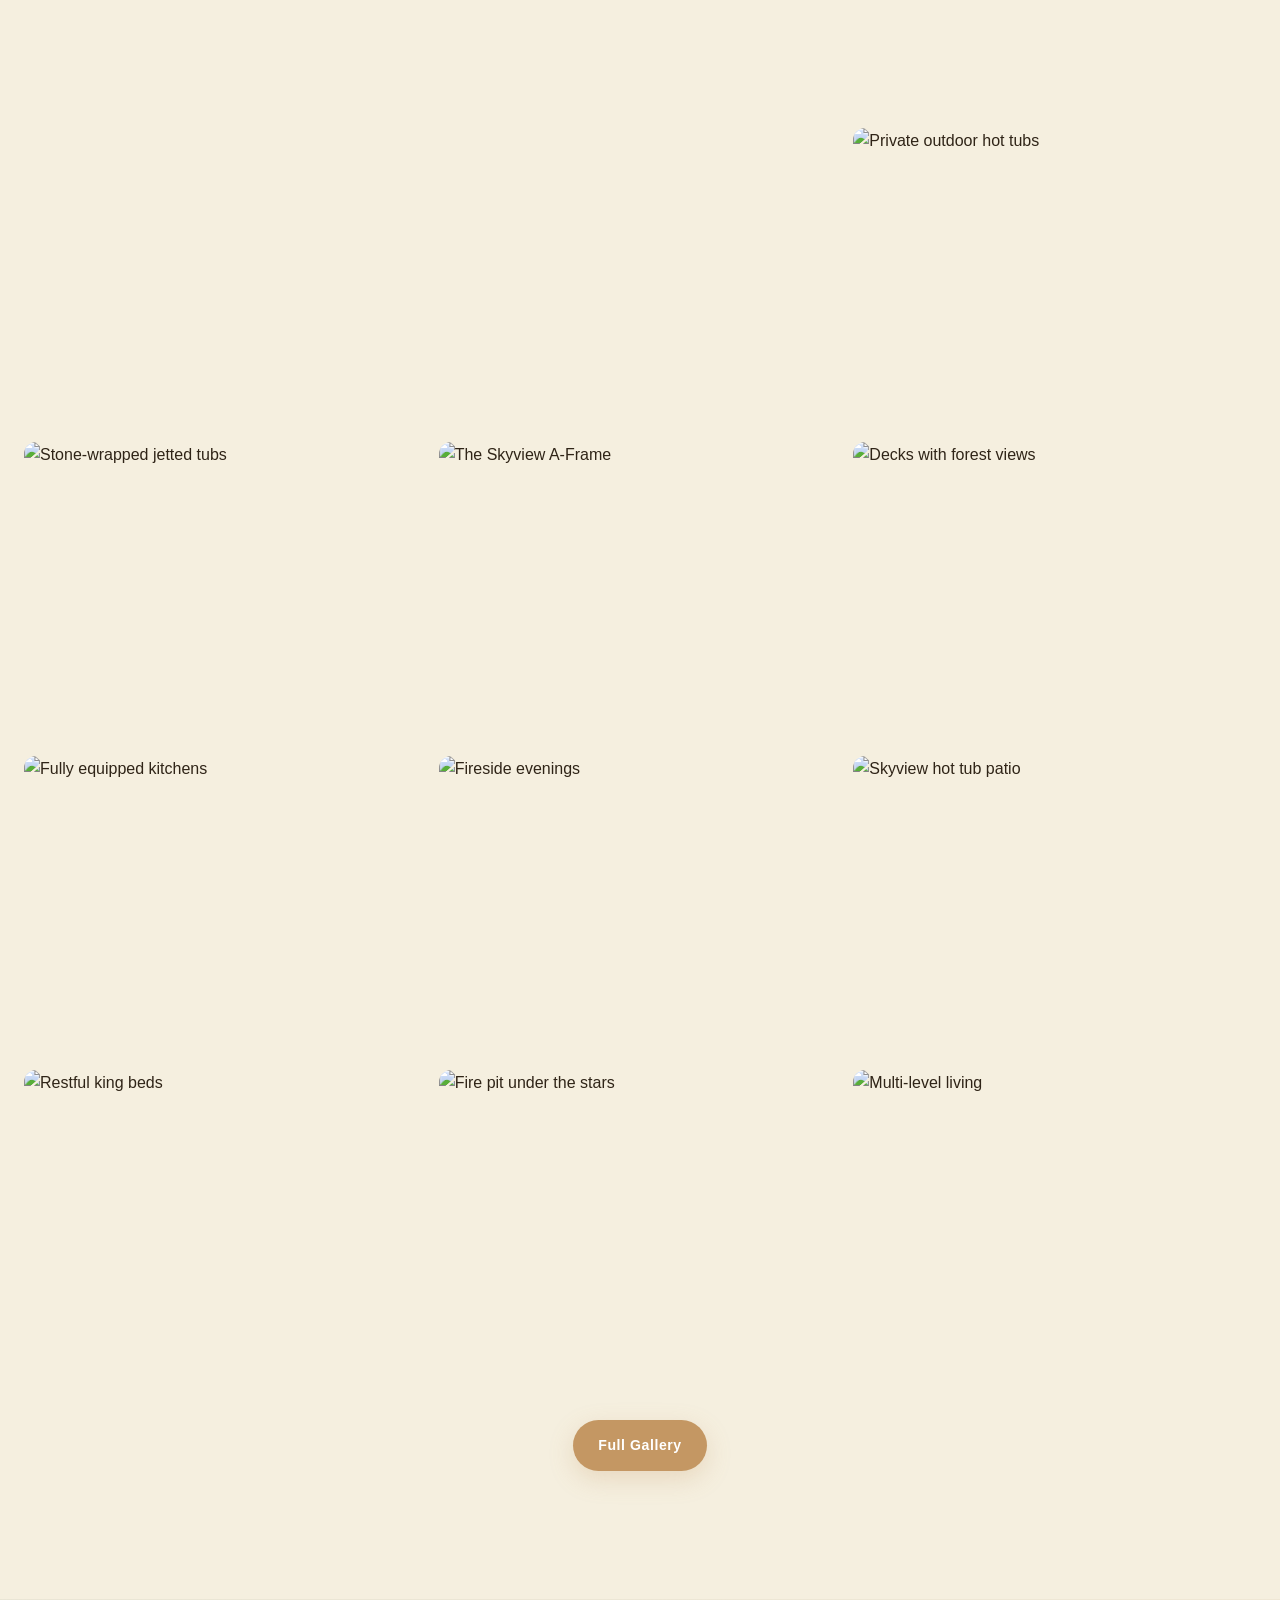
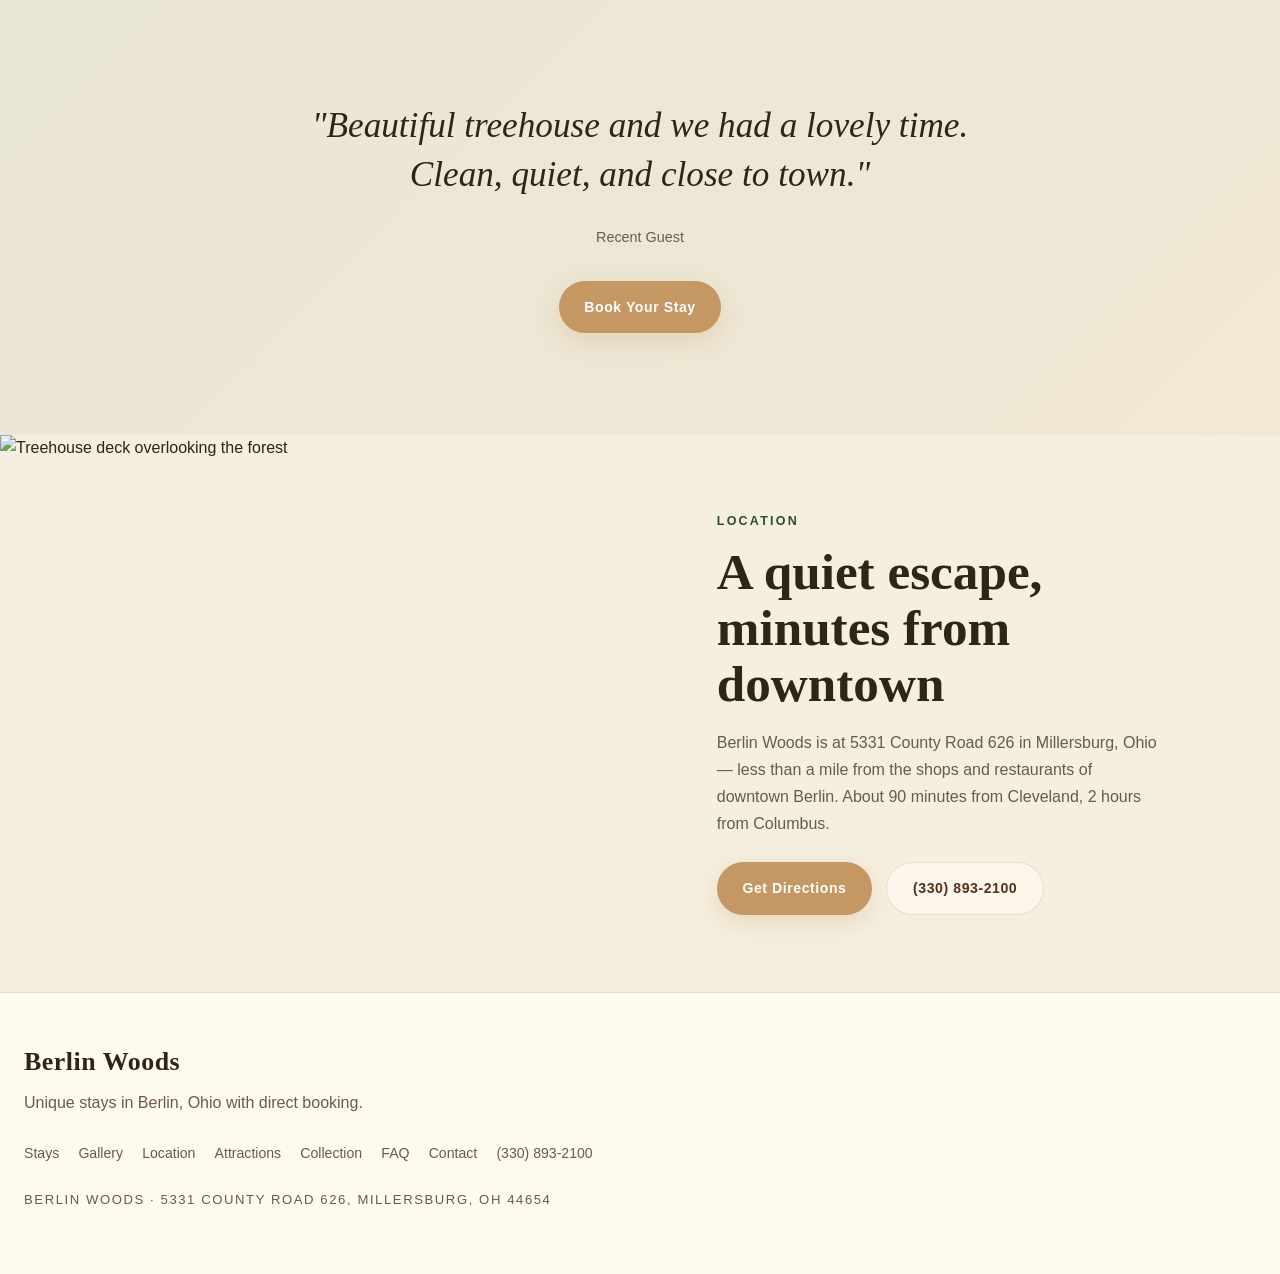
==== commit de2ba6c0: "Redesign site with luxury, image-forward aesthetic Replace the modular box-and-text layout with an i" ====
--- a/Berlin Woods/index.html
+++ b/Berlin Woods/index.html
@@ -56,112 +56,119 @@
   <div data-header></div>
 
   <main id="main">
+    <!-- FULL-BLEED HERO -->
     <section class="hero">
-      <div class="hero-grid">
-        <div class="hero-overlay">
-          <img class="hero-main-image" src="https://bookingenginecdn.hostaway.com/listing/58297-214149-UluOzaL2WTUaTn1i8s2cJS0HOfaNZdm--T22bPF2asf4-6685fcf89f68f?format=webp&quality=70&v=2&width=2000" alt="Berlin Woods Treehouse exterior">
-          <div class="hero-overlay-card">
-            <div class="eyebrow">Berlin, Ohio &middot; Amish Country</div>
-            <h1>Berlin Woods</h1>
-            <p>Treehouses, Skyview stays, and the A-frame on a quiet wooded property just outside downtown Berlin.</p>
-            <div class="hero-actions">
-              <a class="button" href="#stays">Explore Stays</a>
-            </div>
+      <div class="hero-bg">
+        <img src="https://bookingenginecdn.hostaway.com/listing/58297-214149-UluOzaL2WTUaTn1i8s2cJS0HOfaNZdm--T22bPF2asf4-6685fcf89f68f?format=webp&quality=70&v=2&width=2000" alt="Berlin Woods treehouse among the trees">
+      </div>
+      <div class="hero-content">
+        <span class="eyebrow">Berlin, Ohio &middot; Amish Country</span>
+        <h1>Berlin Woods</h1>
+        <p>Elevated treehouses and the Skyview A-Frame on a quiet wooded property, minutes from downtown Berlin.</p>
+        <div class="hero-actions">
+          <a class="button" href="#stays">Explore Stays</a>
+          <a class="button-secondary" href="https://book.amishcountrylodging.com/all-listings?category=16006" target="_blank" rel="noreferrer">Book Now</a>
+        </div>
+      </div>
+    </section>
+
+    <!-- FEATURED STAYS -->
+    <section id="stays" class="section">
+      <div class="section-inner">
+        <div class="section-intro section-intro--centered reveal">
+          <span class="eyebrow">Our Stays</span>
+          <h2>Find your perfect treehouse</h2>
+          <p class="lead">From cozy treehouses for two to the larger A-Frame for families — each stay has its own character.</p>
+        </div>
+        <div id="featured-units" class="units-grid"></div>
+        <div style="text-align:center;margin-top:3rem" class="reveal">
+          <a class="button" href="treehouses.html">See All 13 Stays</a>
+        </div>
+      </div>
+    </section>
+
+    <!-- IMMERSIVE IMAGE BAND -->
+    <div class="image-band">
+      <img src="https://www.amishcountrylodging.com/wp-content/uploads/2022/05/hot-tub-treehouse-small.jpg" alt="Hot tub on a treehouse deck surrounded by trees">
+      <div class="image-band-overlay">
+        <p>Private hot tubs, covered decks, and nothing but forest in every direction.</p>
+      </div>
+    </div>
+
+    <!-- HIGHLIGHTS -->
+    <section class="section">
+      <div class="section-inner">
+        <div class="section-intro section-intro--centered reveal">
+          <span class="eyebrow">The Experience</span>
+          <h2>Why guests love it here</h2>
+        </div>
+        <div class="highlights">
+          <div class="highlight-item reveal">
+            <h3>Tucked into the trees</h3>
+            <p>Each stay sits in its own pocket of woods — private, quiet, and set back from the road.</p>
+          </div>
+          <div class="highlight-item reveal">
+            <h3>Built for slowing down</h3>
+            <p>Fireplaces, jetted tubs, and outdoor hot tubs on select stays. Settle in and unwind.</p>
+          </div>
+          <div class="highlight-item reveal">
+            <h3>Minutes from Berlin</h3>
+            <p>Shops, bakeries, and restaurants are just down the road. Explore, then retreat to the quiet.</p>
           </div>
         </div>
       </div>
     </section>
 
-    <section id="stays" class="section">
+    <!-- SPLIT: INTERIOR IMAGE + TEXT -->
+    <section class="split-section reverse">
+      <div class="split-img">
+        <img src="https://www.amishcountrylodging.com/wp-content/uploads/2019/08/treehouse-1-living-room.jpg" alt="Treehouse living room with fireplace and tall windows">
+      </div>
+      <div class="split-text">
+        <span class="eyebrow">Thoughtful Interiors</span>
+        <h2>Warm wood, tall windows, and room to breathe</h2>
+        <p>Every stay features handcrafted wood interiors, full kitchens, and gas fireplaces. Floor-to-ceiling windows bring the forest canopy inside.</p>
+        <a class="button" href="gallery.html">View Gallery</a>
+      </div>
+    </section>
+
+    <!-- GALLERY PREVIEW -->
+    <section id="photos" class="section">
       <div class="section-inner">
-        <div class="stays-intro">
-          <p>From cozy treehouses for two to the larger A-frame for families and longer stays, Berlin Woods gives guests several ways to experience the property.</p>
+        <div class="section-intro reveal">
+          <span class="eyebrow">Take A Look Around</span>
+          <h2>Explore Berlin Woods</h2>
         </div>
-        <div id="featured-units" class="units-grid"></div>
-        <div class="cta-row">
-          <a class="button" href="treehouses.html">See All Stays</a>
+        <div id="gallery-list" class="gallery-grid"></div>
+        <div style="text-align:center;margin-top:3rem" class="reveal">
+          <a class="button" href="gallery.html">Full Gallery</a>
         </div>
       </div>
     </section>
 
-    <section class="section">
-      <div class="section-inner">
-        <div class="stays-intro">
-          <div class="eyebrow">Why Guests Love It Here</div>
-          <h2>Quiet woods just minutes from town</h2>
-        </div>
-        <div class="highlight-grid">
-          <article class="highlight-card">
-            <h3>Tucked into the trees</h3>
-            <p>Each stay sits in its own pocket of woods — private, quiet, and set back from the road, so the outside world feels far away the moment you arrive.</p>
-          </article>
-          <article class="highlight-card">
-            <h3>Built for slowing down</h3>
-            <p>Fireplaces, two-person jetted tubs, and private outdoor hot tubs on select stays. Covered porches and wooded views make it easy to settle in.</p>
-          </article>
-          <article class="highlight-card">
-            <h3>Less than a mile to Berlin</h3>
-            <p>Amish Country shops, bakeries, and restaurants are just down the road. Spend the day exploring, then return to the quiet of the woods.</p>
-          </article>
-        </div>
-      </div>
+    <!-- QUOTE BAND -->
+    <section class="quote-band">
+      <blockquote>"Beautiful treehouse and we had a lovely time. Clean, quiet, and close to town."</blockquote>
+      <cite>Recent Guest</cite>
+      <div><a class="button" href="https://book.amishcountrylodging.com/all-listings?category=16006" target="_blank" rel="noreferrer">Book Your Stay</a></div>
     </section>
 
-    <section id="photos" class="section">
-      <div class="section-inner">
-        <div class="section-intro">
-          <div class="eyebrow">Take A Look Around</div>
-          <h2>Explore Berlin Woods</h2>
-        </div>
-        <div id="gallery-list" class="gallery-grid homepage-gallery"></div>
+    <!-- SPLIT: LOCATION -->
+    <section class="split-section">
+      <div class="split-img">
+        <img src="https://www.amishcountrylodging.com/wp-content/uploads/2019/08/tree-house-5-deck-w-view.jpg" alt="Treehouse deck overlooking the forest">
       </div>
-    </section>
-
-    <section id="contact-info" class="section">
-      <div class="section-inner">
-        <div class="panel">
-          <div class="two-up">
-            <div>
-              <div class="eyebrow">Plan Your Stay</div>
-              <h2>A quiet escape, minutes from downtown</h2>
-              <p>Berlin Woods is located at 5331 County Road 626 in Millersburg, Ohio. Spend the day exploring shops, restaurants, and Amish Country favorites, then return to a stay that feels quiet and tucked away.</p>
-            </div>
-            <div>
-              <img class="panel-photo" src="https://bookingenginecdn.hostaway.com/listing/58297-214157-l8SiBoQIND--w2IK16zYGWrOZ5oalse--sWXvPnM1oQCY-655b74eeb0934?format=webp&quality=70&v=2&width=2000" alt="Treehouse walkway at Berlin Woods">
-            </div>
-          </div>
+      <div class="split-text">
+        <span class="eyebrow">Location</span>
+        <h2>A quiet escape, minutes from downtown</h2>
+        <p>Berlin Woods is at 5331 County Road 626 in Millersburg, Ohio — less than a mile from the shops and restaurants of downtown Berlin. About 90 minutes from Cleveland, 2 hours from Columbus.</p>
+        <div class="cta-row">
+          <a class="button" href="location.html">Get Directions</a>
+          <a class="button-secondary" style="color:var(--accent-dark);border-color:var(--line);background:rgba(255,250,240,0.7)" href="tel:13308932100">(330) 893-2100</a>
         </div>
       </div>
     </section>
   </main>
-
-  <section class="home-bottom">
-    <div class="home-bottom-grid">
-      <article class="home-bottom-card">
-        <h3>Location</h3>
-        <p>5331 County Road 626</p>
-        <p>Millersburg, OH 44654</p>
-        <div class="map-embed">
-          <iframe
-            title="Berlin Woods map"
-            loading="lazy"
-            src="https://www.google.com/maps?q=Berlin+Woods+Treehouses,+Millersburg,+OH&ll=40.5590265,-81.8126581&z=15&output=embed"></iframe>
-        </div>
-      </article>
-      <article class="home-bottom-card center-card">
-        <h3>We Hope You Will Visit Us Soon!</h3>
-        <p class="home-bottom-quote">"Beautiful treehouse and we had a lovely time. Clean, quiet and close to town."</p>
-        <a class="button" href="https://book.amishcountrylodging.com" target="_blank" rel="noreferrer">Book Now</a>
-      </article>
-      <article class="home-bottom-card">
-        <h3>Contact Us</h3>
-        <p>5331 County Road 626</p>
-        <p>Millersburg, OH 44654</p>
-        <p><a href="tel:13308932100">(330) 893-2100</a></p>
-        <p><a href="https://www.amishcountrylodging.com/" target="_blank" rel="noreferrer">www.amishcountrylodging.com</a></p>
-      </article>
-    </div>
-  </section>
 
   <div data-footer></div>
 
--- a/Berlin Woods/assets/site.css
+++ b/Berlin Woods/assets/site.css
@@ -11,41 +11,27 @@
   --pine: #304b34;
   --pine-soft: #dce7d8;
   --shadow: 0 18px 50px rgba(39, 27, 15, 0.12);
-  --radius-lg: 28px;
-  --radius-md: 18px;
-  --radius-sm: 12px;
-  --max-width: 1180px;
+  --radius-lg: 16px;
+  --radius-md: 12px;
+  --radius-sm: 8px;
+  --max-width: 1280px;
   --font-display: Georgia, "Times New Roman", serif;
   --font-body: "Segoe UI", Tahoma, Geneva, Verdana, sans-serif;
 }
 
-* {
-  box-sizing: border-box;
-}
-
-html {
-  scroll-behavior: smooth;
-}
+* { box-sizing: border-box; }
+html { scroll-behavior: smooth; }
 
 body {
   margin: 0;
   font-family: var(--font-body);
   color: var(--ink);
-  background:
-    radial-gradient(circle at top left, rgba(196, 151, 99, 0.2), transparent 32%),
-    linear-gradient(180deg, #f8f3e6 0%, var(--bg) 52%, #efe6d2 100%);
+  background: var(--bg);
   line-height: 1.6;
 }
 
-img {
-  max-width: 100%;
-  display: block;
-}
-
-a {
-  color: inherit;
-  text-decoration: none;
-}
+img { max-width: 100%; display: block; }
+a { color: inherit; text-decoration: none; }
 
 :focus-visible {
   outline: 2px solid var(--accent);
@@ -59,37 +45,40 @@
   z-index: 100;
   padding: 0.75rem 1rem;
   background: var(--ink);
-  color: #ffffff;
+  color: #fff;
   border-radius: 999px;
   font-weight: 700;
 }
-
-.skip-link:focus {
-  top: 1rem;
-}
-
-.page-shell {
-  min-height: 100vh;
-}
-
+.skip-link:focus { top: 1rem; }
+
+.page-shell { min-height: 100vh; }
+
+/* ─── HEADER: transparent over hero, solid on scroll ─── */
 .site-header {
-  position: sticky;
+  position: fixed;
   top: 0;
-  z-index: 30;
-  backdrop-filter: blur(10px);
-  background: rgba(255, 255, 255, 0.96);
-  border-bottom: 1px solid var(--line);
-}
-
-.nav-wrap,
-.section-inner,
-.footer-inner {
-  width: min(calc(100% - 2rem), var(--max-width));
+  left: 0;
+  right: 0;
+  z-index: 50;
+  transition: background 350ms ease, backdrop-filter 350ms ease, border-color 350ms ease;
+  background: transparent;
+  border-bottom: 1px solid transparent;
+}
+
+.site-header.is-scrolled {
+  background: rgba(245, 239, 223, 0.92);
+  backdrop-filter: blur(16px);
+  border-bottom-color: var(--line);
+}
+
+.site-header.is-scrolled .brand-mark,
+.site-header.is-scrolled .nav-links a:not(.button) {
+  color: var(--ink);
+}
+
+.nav-wrap {
+  width: min(calc(100% - 3rem), var(--max-width));
   margin: 0 auto;
-}
-
-.nav-wrap {
-  width: min(calc(100% - 2rem), 1280px);
   display: flex;
   align-items: center;
   justify-content: space-between;
@@ -98,30 +87,16 @@
   position: relative;
 }
 
-.brand {
-  display: flex;
-  flex-direction: column;
-  gap: 0.2rem;
-}
-
-.brand-inline {
-  flex-direction: row;
-  align-items: center;
-  flex-shrink: 0;
-}
+.brand { display: flex; flex-direction: column; gap: 0.2rem; }
+.brand-inline { flex-direction: row; align-items: center; flex-shrink: 0; }
 
 .brand-mark {
   font-family: var(--font-display);
   font-size: clamp(1.15rem, 0.9rem + 0.9vw, 1.7rem);
   letter-spacing: 0.02em;
   font-weight: 700;
-}
-
-.brand-sub {
-  color: var(--muted);
-  font-size: 0.82rem;
-  text-transform: uppercase;
-  letter-spacing: 0.18em;
+  color: #fff;
+  transition: color 350ms ease;
 }
 
 .nav-links {
@@ -142,7 +117,7 @@
   height: 44px;
   padding: 0;
   background: transparent;
-  border: 1px solid var(--line);
+  border: 1px solid rgba(255,255,255,0.3);
   border-radius: 10px;
   cursor: pointer;
   flex-direction: column;
@@ -155,968 +130,1031 @@
   display: block;
   width: 22px;
   height: 2px;
-  background: var(--ink);
+  background: #fff;
   border-radius: 2px;
-  transition: transform 180ms ease, opacity 180ms ease;
-}
-
-.nav-toggle[aria-expanded="true"] .nav-toggle__bar:nth-child(1) {
-  transform: translateY(7px) rotate(45deg);
-}
-
-.nav-toggle[aria-expanded="true"] .nav-toggle__bar:nth-child(2) {
-  opacity: 0;
-}
-
-.nav-toggle[aria-expanded="true"] .nav-toggle__bar:nth-child(3) {
-  transform: translateY(-7px) rotate(-45deg);
-}
+  transition: transform 180ms ease, opacity 180ms ease, background 350ms ease;
+}
+
+.is-scrolled .nav-toggle { border-color: var(--line); }
+.is-scrolled .nav-toggle__bar { background: var(--ink); }
+
+.nav-toggle[aria-expanded="true"] .nav-toggle__bar:nth-child(1) { transform: translateY(7px) rotate(45deg); }
+.nav-toggle[aria-expanded="true"] .nav-toggle__bar:nth-child(2) { opacity: 0; }
+.nav-toggle[aria-expanded="true"] .nav-toggle__bar:nth-child(3) { transform: translateY(-7px) rotate(-45deg); }
 
 .nav-links a {
-  color: #1f2430;
-  font-size: 0.86rem;
+  color: rgba(255,255,255,0.9);
+  font-size: 0.82rem;
   text-transform: uppercase;
-  letter-spacing: 0.07em;
+  letter-spacing: 0.1em;
   font-weight: 700;
   position: relative;
   padding: 0.35rem 0;
+  transition: color 350ms ease;
 }
 
 .nav-links a:not(.button)::after {
   content: "";
   position: absolute;
-  left: 0;
-  right: 0;
-  bottom: -0.15rem;
+  left: 0; right: 0; bottom: -0.15rem;
   height: 2px;
-  background: #d8901f;
+  background: var(--accent-soft);
   transform: scaleX(0);
   transform-origin: center;
   transition: transform 180ms ease;
 }
 
-.nav-links a:hover,
-.nav-links a[aria-current="page"] {
-  color: #d8901f;
-}
-
 .nav-links a:hover:not(.button)::after,
 .nav-links a[aria-current="page"]:not(.button)::after {
   transform: scaleX(1);
 }
 
-.button,
-.button-secondary {
+/* ─── BUTTONS ─── */
+.button, .button-secondary {
   display: inline-flex;
   align-items: center;
   justify-content: center;
   gap: 0.5rem;
   border-radius: 999px;
-  padding: 0.9rem 1.35rem;
-  font-weight: 700;
+  padding: 0.9rem 1.6rem;
+  font-weight: 700;
+  font-size: 0.88rem;
+  letter-spacing: 0.04em;
   transition: transform 180ms ease, box-shadow 180ms ease, background 180ms ease;
 }
 
 .button {
-  background: #e2a029;
-  color: #ffffff;
-  box-shadow: 0 16px 35px rgba(226, 160, 41, 0.18);
-}
-
-.button:visited,
-.nav-links .button,
-.nav-links .button:visited {
-  color: #ffffff;
-}
-
-.nav-links .button {
-  border-radius: 999px;
-  padding: 0.85rem 1.1rem;
-}
+  background: var(--accent-soft);
+  color: #fff;
+  box-shadow: 0 8px 24px rgba(196, 151, 99, 0.25);
+}
+
+.button:visited, .nav-links .button, .nav-links .button:visited { color: #fff; }
+.nav-links .button { border-radius: 999px; padding: 0.7rem 1.2rem; }
 
 .button-secondary {
-  background: rgba(255, 250, 240, 0.7);
-  color: var(--accent-dark);
-  border: 1px solid rgba(123, 75, 42, 0.18);
-}
-
-.button:hover,
-.button-secondary:hover {
-  transform: translateY(-2px);
-}
-
+  background: rgba(255,250,240,0.15);
+  color: #fff;
+  border: 1px solid rgba(255,255,255,0.3);
+  backdrop-filter: blur(4px);
+}
+
+.button:hover, .button-secondary:hover { transform: translateY(-2px); }
+
+.button-dark {
+  background: var(--ink);
+  color: #fff;
+}
+
+/* ─── HERO: full-bleed immersive ─── */
 .hero {
-  padding: 1rem 0 1.7rem;
-}
-
-.hero-grid {
-  width: 100%;
+  position: relative;
+  min-height: 100svh;
+  display: flex;
+  align-items: flex-end;
+  justify-content: center;
+  overflow: hidden;
+}
+
+.hero-bg {
+  position: absolute;
+  inset: 0;
+  z-index: 0;
+}
+
+.hero-bg img {
+  width: 100%;
+  height: 100%;
+  object-fit: cover;
+  animation: hero-zoom 25s ease alternate infinite;
+}
+
+@keyframes hero-zoom {
+  from { transform: scale(1); }
+  to { transform: scale(1.08); }
+}
+
+.hero::after {
+  content: "";
+  position: absolute;
+  inset: 0;
+  background: linear-gradient(180deg, rgba(0,0,0,0.4) 0%, rgba(0,0,0,0.05) 30%, rgba(0,0,0,0.55) 100%);
+  z-index: 1;
+}
+
+.hero-content {
+  position: relative;
+  z-index: 2;
+  text-align: center;
+  padding: 0 2rem 6rem;
+  max-width: 800px;
+}
+
+.hero-content .eyebrow {
+  color: rgba(255,255,255,0.8);
+  font-size: 0.78rem;
+  font-weight: 700;
+  letter-spacing: 0.2em;
+  text-transform: uppercase;
+  margin-bottom: 1rem;
+  display: block;
+}
+
+.hero-content h1 {
+  color: #fff;
+  font-family: var(--font-display);
+  font-size: clamp(3.2rem, 8vw, 6rem);
+  line-height: 0.95;
+  margin: 0 0 1rem;
+  text-shadow: 0 4px 30px rgba(0,0,0,0.3);
+}
+
+.hero-content p {
+  color: rgba(255,255,255,0.9);
+  font-size: 1.15rem;
+  max-width: 42ch;
+  margin: 0 auto 2rem;
+  line-height: 1.6;
+}
+
+.hero-actions {
+  display: flex;
+  gap: 1rem;
+  justify-content: center;
+  flex-wrap: wrap;
+}
+
+/* ─── PAGE HERO: subpages with full-bleed image ─── */
+.page-hero {
+  position: relative;
+  min-height: 60vh;
+  display: flex;
+  align-items: flex-end;
+  justify-content: center;
+  overflow: hidden;
+  padding-top: 100px;
+}
+
+.page-hero-bg {
+  position: absolute;
+  inset: 0;
+}
+
+.page-hero-bg img {
+  width: 100%;
+  height: 100%;
+  object-fit: cover;
+}
+
+.page-hero::after {
+  content: "";
+  position: absolute;
+  inset: 0;
+  background: linear-gradient(180deg, rgba(0,0,0,0.45) 0%, rgba(0,0,0,0.05) 35%, rgba(0,0,0,0.5) 100%);
+  z-index: 1;
+}
+
+.page-hero-content {
+  position: relative;
+  z-index: 2;
+  text-align: center;
+  padding: 0 2rem 4rem;
+  max-width: 720px;
+}
+
+.page-hero-content .eyebrow {
+  color: rgba(255,255,255,0.8);
+  font-size: 0.78rem;
+  font-weight: 700;
+  letter-spacing: 0.2em;
+  text-transform: uppercase;
+  margin-bottom: 0.8rem;
+  display: block;
+}
+
+.page-hero-content h1 {
+  color: #fff;
+  font-family: var(--font-display);
+  font-size: clamp(2.4rem, 6vw, 4.2rem);
+  line-height: 1;
+  margin: 0 0 0.8rem;
+  text-shadow: 0 4px 20px rgba(0,0,0,0.25);
+}
+
+.page-hero-content .lead {
+  color: rgba(255,255,255,0.85);
+  font-size: 1.05rem;
+  max-width: 50ch;
   margin: 0 auto;
-  display: grid;
-  grid-template-columns: 1fr;
-  gap: 0;
-  align-items: stretch;
-}
-
-.hero-copy,
-.hero-visuals,
-.content-card,
-.panel,
-.faq-item,
-.unit-card,
-.trust-card,
-.gallery-card,
-.contact-card {
-  border-radius: var(--radius-lg);
-  box-shadow: var(--shadow);
-}
-
-.hero-copy {
-  padding: clamp(2rem, 2vw + 1.5rem, 3.5rem);
-  background:
-    linear-gradient(135deg, rgba(48, 75, 52, 0.12), transparent 36%),
-    linear-gradient(180deg, rgba(255, 250, 240, 0.98), rgba(244, 233, 208, 0.96));
-  border: 1px solid rgba(48, 75, 52, 0.08);
-}
-
+  line-height: 1.6;
+}
+
+/* ─── GENERIC ELEMENTS ─── */
 .eyebrow {
   display: inline-block;
   margin-bottom: 1rem;
   color: var(--pine);
-  font-size: 0.8rem;
-  font-weight: 700;
-  letter-spacing: 0.16em;
+  font-size: 0.78rem;
+  font-weight: 700;
+  letter-spacing: 0.18em;
   text-transform: uppercase;
 }
 
-h1,
-h2,
-h3 {
+h1, h2, h3 {
   margin: 0;
   font-family: var(--font-display);
-  line-height: 1.08;
-}
-
-h1 {
-  font-size: clamp(2.6rem, 6vw, 5.2rem);
-  margin-bottom: 1rem;
-}
-
-h2 {
-  font-size: clamp(2rem, 4vw, 3.2rem);
-  margin-bottom: 0.9rem;
-}
-
-h3 {
-  font-size: clamp(1.25rem, 2vw, 1.8rem);
-  margin-bottom: 0.6rem;
-}
+  line-height: 1.1;
+}
+
+h1 { font-size: clamp(2.6rem, 6vw, 5.2rem); margin-bottom: 1rem; }
+h2 { font-size: clamp(2rem, 4vw, 3.2rem); margin-bottom: 0.9rem; }
+h3 { font-size: clamp(1.25rem, 2vw, 1.8rem); margin-bottom: 0.6rem; }
 
 .lead {
   font-size: 1.08rem;
   color: var(--muted);
-  max-width: 58ch;
-}
-
-.hero-intro {
+  max-width: 50ch;
+}
+
+.section-inner {
+  width: min(calc(100% - 3rem), var(--max-width));
+  margin: 0 auto;
+}
+
+.footer-inner {
+  width: min(calc(100% - 3rem), var(--max-width));
+  margin: 0 auto;
+}
+
+/* ─── SECTIONS: generous spacing ─── */
+.section {
+  padding: clamp(5rem, 10vw, 8rem) 0;
+}
+
+.section-intro {
+  display: grid;
+  gap: 0.6rem;
+  max-width: 62ch;
+  margin-bottom: 3rem;
+}
+
+.section-intro--centered {
+  text-align: center;
+  margin-left: auto;
+  margin-right: auto;
+}
+
+/* ─── SCROLL REVEAL ─── */
+.reveal {
+  opacity: 0;
+  transform: translateY(32px);
+  transition: opacity 0.7s ease, transform 0.7s ease;
+}
+
+.reveal.is-visible {
+  opacity: 1;
+  transform: translateY(0);
+}
+
+/* ─── IMMERSIVE IMAGE BAND ─── */
+.image-band {
+  position: relative;
+  height: 65vh;
+  overflow: hidden;
+}
+
+.image-band img {
+  width: 100%;
+  height: 100%;
+  object-fit: cover;
+}
+
+.image-band-overlay {
+  position: absolute;
+  inset: 0;
+  background: linear-gradient(180deg, transparent 40%, rgba(0,0,0,0.4));
+  display: flex;
+  align-items: flex-end;
+  padding: 3rem;
+}
+
+.image-band-overlay p {
+  color: rgba(255,255,255,0.9);
+  font-family: var(--font-display);
+  font-size: clamp(1.4rem, 3vw, 2.2rem);
+  max-width: 42ch;
+  line-height: 1.3;
+}
+
+/* ─── HIGHLIGHTS: icon-driven feature row ─── */
+.highlights {
+  display: grid;
+  grid-template-columns: repeat(3, 1fr);
+  gap: 3rem;
+}
+
+.highlight-item {
+  text-align: center;
+}
+
+.highlight-item h3 {
+  font-size: 1.15rem;
+  margin-bottom: 0.5rem;
+}
+
+.highlight-item p {
+  color: var(--muted);
+  font-size: 0.95rem;
+  max-width: 30ch;
+  margin: 0 auto;
+}
+
+/* ─── UNIT CARDS: image-dominant ─── */
+.units-grid {
+  display: grid;
+  grid-template-columns: repeat(3, 1fr);
+  gap: 1.5rem;
+}
+
+.unit-card {
+  border-radius: var(--radius-lg);
+  overflow: hidden;
+  background: var(--surface);
+  box-shadow: 0 4px 20px rgba(0,0,0,0.06);
+  transition: transform 0.35s ease, box-shadow 0.35s ease;
+}
+
+.unit-card:hover {
+  transform: translateY(-4px);
+  box-shadow: 0 16px 40px rgba(0,0,0,0.12);
+}
+
+.unit-card__img-wrap {
+  overflow: hidden;
+  aspect-ratio: 4/3;
+}
+
+.unit-card__img-wrap img {
+  width: 100%;
+  height: 100%;
+  object-fit: cover;
+  transition: transform 0.6s ease;
+}
+
+.unit-card:hover .unit-card__img-wrap img {
+  transform: scale(1.06);
+}
+
+.unit-card__body {
+  padding: 1.5rem;
+}
+
+.unit-card__type {
+  font-size: 0.72rem;
+  text-transform: uppercase;
+  letter-spacing: 0.14em;
+  color: var(--accent-soft);
+  font-weight: 700;
+  margin-bottom: 0.35rem;
+}
+
+.unit-card__body h3 {
+  font-size: 1.2rem;
+  margin-bottom: 0.4rem;
+}
+
+.unit-card__meta {
+  display: flex;
+  gap: 0.75rem;
+  color: var(--muted);
+  font-size: 0.88rem;
+  margin-bottom: 0.6rem;
+}
+
+.unit-card__meta span {
+  display: flex;
+  align-items: center;
+  gap: 0.3rem;
+}
+
+.amenity-pills {
+  display: flex;
+  gap: 0.4rem;
+  flex-wrap: wrap;
+  margin-bottom: 1.2rem;
+}
+
+.amenity-pill {
+  font-size: 0.72rem;
+  font-weight: 600;
+  padding: 0.3rem 0.6rem;
+  border-radius: 999px;
+  background: rgba(48, 75, 52, 0.08);
+  color: var(--pine);
+  letter-spacing: 0.02em;
+}
+
+.unit-card .button {
+  width: 100%;
+  text-align: center;
+  padding: 0.75rem 1rem;
+  font-size: 0.85rem;
+}
+
+/* ─── GALLERY: masonry-style asymmetric grid ─── */
+.gallery-grid {
+  display: grid;
+  grid-template-columns: repeat(3, 1fr);
+  gap: 0.75rem;
+}
+
+.gallery-grid .gallery-item:nth-child(1) { grid-column: 1 / 3; grid-row: 1 / 3; }
+
+.gallery-item {
+  position: relative;
+  overflow: hidden;
+  border-radius: var(--radius-md);
+  cursor: pointer;
+}
+
+.gallery-item img {
+  width: 100%;
+  height: 100%;
+  object-fit: cover;
+  transition: transform 0.6s ease;
+  aspect-ratio: 4/3;
+}
+
+.gallery-grid .gallery-item:nth-child(1) img { aspect-ratio: auto; }
+
+.gallery-item:hover img { transform: scale(1.05); }
+
+.gallery-item__overlay {
+  position: absolute;
+  inset: 0;
+  background: linear-gradient(180deg, transparent 50%, rgba(0,0,0,0.5));
+  display: flex;
+  align-items: flex-end;
+  padding: 1.25rem;
+  opacity: 0;
+  transition: opacity 0.35s ease;
+}
+
+.gallery-item:hover .gallery-item__overlay { opacity: 1; }
+
+.gallery-item__overlay h3 {
+  color: #fff;
   font-size: 1rem;
-  letter-spacing: 0.08em;
+  margin: 0;
+}
+
+/* ─── SPLIT SECTIONS: image | text alternating ─── */
+.split-section {
+  display: grid;
+  grid-template-columns: 1fr 1fr;
+  min-height: 60vh;
+}
+
+.split-section.reverse { direction: rtl; }
+.split-section.reverse > * { direction: ltr; }
+
+.split-img {
+  overflow: hidden;
+}
+
+.split-img img {
+  width: 100%;
+  height: 100%;
+  object-fit: cover;
+}
+
+.split-text {
+  display: flex;
+  flex-direction: column;
+  justify-content: center;
+  padding: clamp(3rem, 6vw, 6rem);
+  max-width: 600px;
+}
+
+.split-text .eyebrow { margin-bottom: 0.75rem; }
+.split-text h2 { margin-bottom: 1rem; }
+.split-text p { color: var(--muted); margin: 0 0 1.5rem; line-height: 1.7; }
+
+/* ─── FAQ ─── */
+.faq-grid {
+  display: grid;
+  grid-template-columns: 1fr 1fr;
+  gap: 1.2rem;
+}
+
+.faq-item {
+  padding: 1.8rem;
+  background: var(--surface);
+  border-radius: var(--radius-lg);
+  border: 1px solid var(--line);
+}
+
+.faq-item h3 { font-size: 1.05rem; margin-bottom: 0.6rem; }
+.faq-item p { color: var(--muted); margin: 0; font-size: 0.95rem; line-height: 1.6; }
+
+/* ─── HORIZONTAL SCROLL GALLERY ─── */
+.scroll-gallery {
+  display: flex;
+  overflow-x: auto;
+  scroll-snap-type: x mandatory;
+  gap: 1rem;
+  padding: 0 1.5rem 1rem;
+  -webkit-overflow-scrolling: touch;
+  scrollbar-width: none;
+}
+
+.scroll-gallery::-webkit-scrollbar { display: none; }
+
+.scroll-gallery .gallery-item {
+  scroll-snap-align: start;
+  flex: 0 0 80%;
+  aspect-ratio: 16/9;
+}
+
+/* ─── CONTACT ─── */
+.contact-hero {
+  position: relative;
+  min-height: 45vh;
+  display: flex;
+  align-items: center;
+  justify-content: center;
+  overflow: hidden;
+}
+
+.contact-hero-bg {
+  position: absolute;
+  inset: 0;
+}
+
+.contact-hero-bg img {
+  width: 100%;
+  height: 100%;
+  object-fit: cover;
+}
+
+.contact-hero::after {
+  content: "";
+  position: absolute;
+  inset: 0;
+  background: rgba(0,0,0,0.4);
+  z-index: 1;
+}
+
+.contact-hero-content {
+  position: relative;
+  z-index: 2;
+  text-align: center;
+}
+
+.contact-hero-content h1 {
+  color: #fff;
+  font-family: var(--font-display);
+  font-size: clamp(3rem, 7vw, 5.4rem);
+  text-shadow: 0 4px 20px rgba(0,0,0,0.3);
+  margin: 0;
+}
+
+.contact-grid {
+  display: grid;
+  grid-template-columns: repeat(3, 1fr);
+  gap: 2rem;
+  text-align: center;
+  padding: 4rem 0;
+}
+
+.contact-card h2 {
+  font-family: var(--font-body);
+  font-size: 0.82rem;
   text-transform: uppercase;
-  color: var(--accent-dark);
-  font-weight: 700;
-  margin-bottom: 0.8rem;
-}
-
-.hero-actions,
+  letter-spacing: 0.14em;
+  color: var(--muted);
+  margin-bottom: 1rem;
+}
+
+.contact-card p, .contact-card a { color: var(--ink); }
+
+.map-band {
+  width: 100%;
+  border-top: 1px solid var(--line);
+}
+
+.map-band iframe {
+  width: 100%;
+  height: 400px;
+  border: 0;
+  display: block;
+}
+
+/* ─── QUOTE BAND ─── */
+.quote-band {
+  padding: clamp(4rem, 8vw, 7rem) 2rem;
+  text-align: center;
+  background: linear-gradient(135deg, rgba(48,75,52,0.06), rgba(196,151,99,0.08));
+}
+
+.quote-band blockquote {
+  font-family: var(--font-display);
+  font-size: clamp(1.4rem, 3vw, 2.2rem);
+  font-style: italic;
+  color: var(--ink);
+  max-width: 42ch;
+  margin: 0 auto 1.5rem;
+  line-height: 1.4;
+}
+
+.quote-band cite {
+  font-style: normal;
+  color: var(--muted);
+  font-size: 0.9rem;
+}
+
+.quote-band .button { margin-top: 2rem; }
+
+/* ─── LOCATION ─── */
+.location-split {
+  display: grid;
+  grid-template-columns: 1fr 1fr;
+  gap: 0;
+}
+
+.location-text {
+  padding: clamp(3rem, 6vw, 6rem);
+  display: flex;
+  flex-direction: column;
+  justify-content: center;
+}
+
+.location-text h2 { margin-bottom: 1rem; }
+.location-text p { color: var(--muted); margin: 0 0 0.6rem; }
+
+.location-details {
+  list-style: none;
+  padding: 0;
+  margin: 1.5rem 0 2rem;
+}
+
+.location-details li {
+  padding: 0.8rem 0;
+  border-bottom: 1px solid var(--line);
+  color: var(--muted);
+}
+
+.location-details li strong { color: var(--ink); }
+
+.location-map iframe {
+  width: 100%;
+  height: 100%;
+  min-height: 450px;
+  border: 0;
+}
+
 .cta-row {
   display: flex;
   gap: 0.9rem;
   flex-wrap: wrap;
-  margin-top: 1.6rem;
-}
-
-.hero-overlay-card .hero-actions {
+}
+
+/* ─── ATTRACTIONS ─── */
+.attraction-category { margin-bottom: 4rem; }
+
+.attraction-category__header {
+  margin-bottom: 1.5rem;
+  padding-bottom: 0.75rem;
+  border-bottom: 1px solid var(--line);
+}
+
+.attraction-category__eyebrow {
+  display: block;
+  color: var(--pine);
+  font-size: 0.72rem;
+  font-weight: 700;
+  letter-spacing: 0.18em;
+  text-transform: uppercase;
+  margin-bottom: 0.35rem;
+}
+
+.attraction-category__title {
+  font-family: var(--font-display);
+  font-size: clamp(1.3rem, 2vw, 1.7rem);
+  color: var(--ink);
+  margin: 0;
+}
+
+.attraction-grid {
+  display: grid;
+  grid-template-columns: repeat(3, 1fr);
+  gap: 1rem;
+}
+
+.attraction-card {
+  background: var(--surface);
+  border: 1px solid var(--line);
+  border-radius: var(--radius-md);
+  padding: 1.5rem;
+  display: flex;
+  flex-direction: column;
+  gap: 0.4rem;
+  transition: transform 0.3s ease;
+}
+
+.attraction-card:hover { transform: translateY(-2px); }
+
+.attraction-card.is-ours {
+  border-color: var(--accent-soft);
+  background: linear-gradient(135deg, rgba(48,75,52,0.06), var(--surface));
+}
+
+.attraction-card h3 { font-size: 1.05rem; line-height: 1.2; margin-bottom: 0.1rem; }
+.attraction-card h3 a { color: var(--ink); transition: color 180ms ease; }
+.attraction-card h3 a:hover { color: var(--accent-dark); }
+.attraction-card p { color: var(--muted); font-size: 0.92rem; margin: 0; flex: 1; }
+
+.attraction-card__distance {
+  font-size: 0.78rem;
+  color: var(--pine);
+  font-weight: 700;
+  margin-top: 0.5rem;
+}
+
+.attraction-card__badge {
+  font-size: 0.72rem;
+  font-weight: 700;
+  text-transform: uppercase;
+  letter-spacing: 0.12em;
+  color: var(--accent-dark);
+}
+
+/* ─── CTA BAND ─── */
+.cta-band {
+  position: relative;
+  min-height: 50vh;
+  display: flex;
+  align-items: center;
   justify-content: center;
-}
-
-.pill-row {
-  display: flex;
-  gap: 0.6rem;
+  overflow: hidden;
+}
+
+.cta-band-bg {
+  position: absolute;
+  inset: 0;
+}
+
+.cta-band-bg img {
+  width: 100%;
+  height: 100%;
+  object-fit: cover;
+}
+
+.cta-band::after {
+  content: "";
+  position: absolute;
+  inset: 0;
+  background: rgba(0,0,0,0.45);
+  z-index: 1;
+}
+
+.cta-band-content {
+  position: relative;
+  z-index: 2;
+  text-align: center;
+  padding: 3rem 2rem;
+  max-width: 600px;
+}
+
+.cta-band-content .eyebrow { color: rgba(255,255,255,0.7); }
+.cta-band-content h2 { color: #fff; font-size: clamp(1.8rem, 4vw, 3rem); margin-bottom: 1rem; }
+.cta-band-content p { color: rgba(255,255,255,0.85); margin: 0 0 2rem; }
+
+.cta-buttons {
+  display: flex;
+  gap: 1rem;
+  justify-content: center;
   flex-wrap: wrap;
-  margin-top: 1.2rem;
-}
-
-.pill {
-  display: inline-flex;
+}
+
+/* ─── COLLECTION ─── */
+.collection-stats {
+  display: grid;
+  grid-template-columns: repeat(3, 1fr);
+  gap: 1rem;
+  margin-bottom: 3rem;
+}
+
+.collection-stat {
+  text-align: center;
+  padding: 2rem 1rem;
+  background: var(--surface);
+  border: 1px solid var(--line);
+  border-radius: var(--radius-md);
+}
+
+.collection-stat__number {
+  display: block;
+  font-family: var(--font-display);
+  font-size: clamp(2rem, 3.5vw, 3rem);
+  color: var(--accent-dark);
+  line-height: 1;
+  margin-bottom: 0.4rem;
+}
+
+.collection-stat__label {
+  font-size: 0.72rem;
+  font-weight: 700;
+  letter-spacing: 0.14em;
+  text-transform: uppercase;
+  color: var(--muted);
+}
+
+.property-grid {
+  display: grid;
+  grid-template-columns: repeat(3, 1fr);
+  gap: 1.5rem;
+  margin-bottom: 4rem;
+}
+
+.property-card {
+  background: var(--surface);
+  border: 1px solid var(--line);
+  border-radius: var(--radius-lg);
+  overflow: hidden;
+  display: flex;
+  flex-direction: column;
+  transition: transform 0.3s ease, box-shadow 0.3s ease;
+}
+
+.property-card:hover {
+  transform: translateY(-4px);
+  box-shadow: 0 16px 40px rgba(0,0,0,0.1);
+}
+
+.property-card.is-current { border-color: var(--accent-soft); }
+
+.property-card__image {
+  width: 100%;
+  height: 200px;
+  object-fit: cover;
+}
+
+.property-card__placeholder {
+  width: 100%;
+  height: 200px;
+  display: flex;
   align-items: center;
-  padding: 0.45rem 0.8rem;
+  justify-content: center;
+  background: linear-gradient(135deg, var(--pine), var(--accent-dark));
+  color: rgba(255,250,240,0.9);
+  font-family: var(--font-display);
+  font-size: 1.2rem;
+  letter-spacing: 0.02em;
+}
+
+.property-card__body {
+  padding: 1.5rem;
+  display: flex;
+  flex-direction: column;
+  gap: 0.4rem;
+  flex: 1;
+}
+
+.property-card__badge {
+  font-size: 0.72rem;
+  font-weight: 700;
+  text-transform: uppercase;
+  letter-spacing: 0.12em;
+  color: var(--accent-dark);
+}
+
+.property-card__type {
+  font-size: 0.72rem;
+  color: var(--muted);
+  text-transform: uppercase;
+  letter-spacing: 0.12em;
+  font-weight: 700;
+}
+
+.property-card h3 { font-size: 1.15rem; margin-bottom: 0.1rem; }
+.property-card p { color: var(--muted); font-size: 0.92rem; margin: 0.3rem 0 0.8rem; flex: 1; }
+
+.property-card__pills {
+  display: flex;
+  flex-wrap: wrap;
+  gap: 0.4rem;
+  margin-bottom: 1rem;
+}
+
+.property-card__pill {
+  font-size: 0.72rem;
+  font-weight: 600;
+  padding: 0.3rem 0.6rem;
   border-radius: 999px;
-  background: rgba(48, 75, 52, 0.09);
-  border: 1px solid rgba(48, 75, 52, 0.12);
+  background: rgba(48,75,52,0.08);
   color: var(--pine);
-  font-size: 0.88rem;
-  font-weight: 700;
-}
-
-.hero-facts,
-.stat-row,
-.mini-list,
-.amenity-list,
-.faq-list,
+}
+
+.property-card .button { width: 100%; text-align: center; }
+
+/* ─── FOOTER ─── */
+.site-footer {
+  padding: 3rem 0 4rem;
+  border-top: 1px solid var(--line);
+  background: var(--surface);
+}
+
+.footer-inner {
+  display: grid;
+  gap: 1.5rem;
+}
+
 .footer-links {
   list-style: none;
   padding: 0;
   margin: 0;
-}
-
-.hero-facts {
-  margin-top: 1.8rem;
-  display: grid;
-  grid-template-columns: repeat(3, minmax(0, 1fr));
-  gap: 0.9rem;
-}
-
-.hero-facts li,
-.stat-box {
-  background: rgba(255, 250, 240, 0.78);
-  border: 1px solid rgba(123, 75, 42, 0.12);
-  border-radius: var(--radius-md);
-  padding: 1rem;
-}
-
-.hero-facts strong,
-.stat-box strong {
-  display: block;
-  font-size: 1.2rem;
-  color: var(--accent-dark);
-}
-
-.hero-visuals {
-  padding: 1rem;
-  background: linear-gradient(180deg, rgba(48, 75, 52, 0.1), rgba(255, 250, 240, 0.92));
-  display: grid;
-  gap: 1rem;
-}
-
-.hero-main-image,
-.hero-side-image,
-.gallery-card img,
-.location-image {
-  width: 100%;
-  height: 100%;
-  object-fit: cover;
-  border-radius: 22px;
-}
-
-.hero-main-image {
-  min-height: 360px;
-}
-
-.hero-side-grid {
-  display: grid;
-  grid-template-columns: 1fr 1fr;
-  gap: 1rem;
-}
-
-.hero-note,
-.micro-card {
-  padding: 1rem 1.1rem;
-  background: rgba(255, 250, 240, 0.84);
-  border-radius: 22px;
-  border: 1px solid rgba(48, 75, 52, 0.08);
-}
-
-.hero-note strong {
-  display: block;
-  margin-bottom: 0.4rem;
-  color: var(--accent-dark);
-}
-
-.hero-note p {
-  margin: 0;
+  display: flex;
+  gap: 1.2rem;
+  flex-wrap: wrap;
+}
+
+.footer-links li a {
   color: var(--muted);
-}
-
-.section {
-  padding: 1.3rem 0 3.7rem;
-}
-
-.section-intro {
-  display: grid;
-  gap: 0.6rem;
-  max-width: 62ch;
-  margin-bottom: 1.35rem;
-}
-
-#photos .section-intro {
-  max-width: none;
-}
-
-.section-intro--centered {
-  text-align: center;
-  margin-left: auto;
-  margin-right: auto;
-}
-
-.content-grid,
-.highlight-grid,
-.trust-grid,
-.gallery-grid,
-.units-grid,
-.faq-grid,
-.contact-grid,
-.two-up {
-  display: grid;
-  gap: 1.2rem;
-}
-
-.content-grid {
-  grid-template-columns: 1fr 1fr;
-}
-
-.premium-band {
-  padding-top: 0.1rem;
-}
-
-.premium-grid {
-  display: grid;
-  grid-template-columns: 0.95fr 1.05fr;
-  gap: 1.2rem;
-}
-
-.premium-card {
-  padding: 1.6rem;
-  border-radius: var(--radius-lg);
-  background:
-    linear-gradient(180deg, rgba(255, 250, 240, 0.98), rgba(239, 229, 203, 0.96));
-  border: 1px solid rgba(123, 75, 42, 0.1);
-  box-shadow: var(--shadow);
-}
-
-.premium-card p {
-  color: var(--muted);
-}
-
-.premium-list {
-  list-style: none;
-  padding: 0;
-  margin: 1.2rem 0 0;
-  display: grid;
-  gap: 0.9rem;
-}
-
-.premium-list li {
-  padding-top: 0.9rem;
-  border-top: 1px solid rgba(123, 75, 42, 0.12);
-  color: var(--muted);
-}
-
-.premium-list strong {
-  color: var(--accent-dark);
-}
-
-.section-divider {
-  height: 1px;
-  margin: 0 auto 2.2rem;
-  width: min(calc(100% - 2rem), var(--max-width));
-  background: linear-gradient(90deg, transparent, rgba(123, 75, 42, 0.22), transparent);
-}
-
-.hero-overlay {
-  position: relative;
-  overflow: hidden;
-}
-
-.hero-overlay::after {
-  content: "";
-  position: absolute;
-  inset: 0;
-  border-radius: var(--radius-lg);
-  background: linear-gradient(180deg, rgba(31, 22, 14, 0.08), rgba(31, 22, 14, 0.3));
-  pointer-events: none;
-}
-
-.hero-overlay-card {
-  position: absolute;
-  left: 50%;
-  bottom: 50%;
-  transform: translate(-50%, 50%);
-  z-index: 1;
-  width: min(900px, calc(100% - 4rem));
-  padding: 0;
-  border-radius: 0;
-  background: transparent;
-  border: 0;
-  box-shadow: none;
-  text-align: center;
-}
-
-.hero-overlay-card p {
-  margin: 0.75rem auto 0;
-  color: #ffffff;
-  max-width: 38ch;
-  font-size: 1.06rem;
-  text-shadow: 0 3px 12px rgba(0, 0, 0, 0.28);
-}
-
-.hero-overlay-card .eyebrow {
-  color: #ffffff;
-  margin-bottom: 0.6rem;
-}
-
-.hero-overlay-card h1 {
-  color: #ffffff;
-  font-family: var(--font-display);
-  font-size: clamp(3rem, 7vw, 5.1rem);
-  line-height: 0.98;
-  text-shadow: 0 6px 24px rgba(0, 0, 0, 0.28);
-  font-weight: 700;
-}
-
-.stays-intro {
-  max-width: 52rem;
-  margin: 0 auto 1.5rem;
-  text-align: center;
-}
-
-.stays-intro h2 {
-  font-size: clamp(1.6rem, 3vw, 2.4rem);
-  white-space: nowrap;
-}
-
-.stays-intro p {
-  margin: 0;
-  color: var(--muted);
-  font-size: 1.04rem;
-}
-
-.highlight-grid {
-  grid-template-columns: repeat(3, minmax(0, 1fr));
-  margin-bottom: 1.2rem;
-}
-
-.highlight-card {
-  padding: 1.25rem;
-  border-radius: var(--radius-md);
-  background: linear-gradient(180deg, rgba(221, 231, 216, 0.66), rgba(255, 250, 240, 0.94));
-  border: 1px solid rgba(48, 75, 52, 0.1);
-  box-shadow: var(--shadow);
-}
-
-.highlight-card p {
-  color: var(--muted);
-}
-
-.content-card,
-.panel,
-.faq-item,
-.unit-card,
-.trust-card,
-.gallery-card,
-.contact-card {
-  background: rgba(255, 250, 240, 0.94);
-  border: 1px solid var(--line);
-}
-
-.content-card,
-.panel,
-.faq-item,
-.trust-card,
-.contact-card {
-  padding: 1.5rem;
-}
-
-.mini-list {
-  display: grid;
-  gap: 0.8rem;
-}
-
-.mini-list li,
-.amenity-list li,
-.footer-links li {
-  color: var(--muted);
-}
-
-.mini-list strong {
-  color: var(--accent-dark);
-}
-
-.stat-row {
-  display: grid;
-  grid-template-columns: repeat(3, minmax(0, 1fr));
-  gap: 1rem;
-}
-
-.trust-grid,
-.gallery-grid,
-.faq-grid,
-.contact-grid,
-.two-up {
-  grid-template-columns: repeat(2, minmax(0, 1fr));
-}
-
-.units-grid {
-  grid-template-columns: repeat(3, minmax(0, 1fr));
-  gap: 1.35rem;
-}
-
-.unit-card {
-  overflow: hidden;
-}
-
-.unit-card__image {
-  height: 250px;
-  object-fit: cover;
-  width: 100%;
-}
-
-.unit-card__body {
-  padding: 1.4rem;
-}
-
-.unit-card__meta {
-  display: flex;
-  gap: 0.75rem;
-  flex-wrap: wrap;
-  margin-bottom: 0.9rem;
-  color: var(--accent-dark);
-  font-size: 0.93rem;
-  font-weight: 700;
-}
-
-.amenity-list {
-  display: grid;
-  gap: 0.45rem;
-  margin: 1rem 0 1.3rem;
-}
-
-.unit-actions {
-  display: flex;
-  gap: 0.75rem;
-  flex-wrap: wrap;
-}
-
-.gallery-card {
-  overflow: hidden;
-}
-
-.gallery-card img {
-  height: 320px;
-}
-
-.homepage-gallery .gallery-card:nth-child(n + 5) {
-  display: none;
-}
-
-.homepage-gallery .gallery-card__body p {
-  display: none;
-}
-
-.gallery-card__body {
-  padding: 1rem 1.15rem 1.3rem;
-}
-
-.quote {
-  font-size: 1.05rem;
-  color: var(--ink);
-}
-
-.quote-source {
-  margin-top: 0.7rem;
-  color: var(--muted);
-  font-size: 0.92rem;
-}
-
-.map-frame {
-  min-height: 360px;
-  border: 0;
-  width: 100%;
-  border-radius: 22px;
-}
-
-.faq-item p,
-.contact-card p,
-.panel p,
-.content-card p {
-  color: var(--muted);
-}
-
-.site-footer {
-  padding: 2rem 0 3rem;
-  border-top: 1px solid var(--line);
-  background: rgba(251, 247, 238, 0.9);
-}
-
-.footer-inner {
-  display: grid;
-  gap: 1rem;
-}
-
-.footer-links {
-  display: flex;
-  gap: 1rem;
-  flex-wrap: wrap;
-}
-
-.home-bottom {
-  border-top: 1px solid var(--line);
-  background: rgba(255, 251, 244, 0.92);
-}
-
-.home-bottom-grid {
-  display: grid;
-  grid-template-columns: 1fr 0.9fr 1fr;
-  gap: 2.5rem;
-  width: min(calc(100% - 2rem), 1100px);
-  margin: 0 auto;
-  padding: 2.5rem 0 3rem;
-  align-items: start;
-}
-
-.home-bottom-card h3 {
-  margin-bottom: 1rem;
-}
-
-.home-bottom-card {
-  max-width: 420px;
-  display: flex;
-  flex-direction: column;
-  align-items: flex-start;
-}
-
-.home-bottom-card.center-card {
-  text-align: center;
-  max-width: 360px;
-  justify-self: center;
-  align-items: center;
-}
-
-.home-bottom-card.center-card h3 {
-  font-size: clamp(1.15rem, 1rem + 0.5vw, 1.55rem);
-  white-space: nowrap;
-}
-
-.home-bottom-card:last-child {
-  justify-self: end;
-}
-
-.home-bottom-quote {
-  color: #b7b1a7;
-  font-style: italic;
-  line-height: 1.6;
-  max-width: 320px;
-  margin: 0.5rem auto 1.5rem;
-}
-
-.home-bottom-card p,
-.home-bottom-card a {
-  color: var(--muted);
-}
-
-.home-bottom-card .button {
-  margin-top: 1rem;
-}
-
-.stay-note {
-  margin-top: 1rem;
-  padding: 1rem 1.1rem;
-  border-radius: 18px;
-  background: rgba(255, 248, 235, 0.92);
-  border: 1px solid rgba(123, 75, 42, 0.12);
-}
-
-.stay-note strong {
-  display: block;
-  margin-bottom: 0.4rem;
-  color: var(--accent-dark);
-}
-
-.map-embed {
-  margin-top: 1rem;
-  border-radius: 18px;
-  overflow: hidden;
-  border: 1px solid var(--line);
-}
-
-.map-embed iframe {
-  width: 100%;
-  height: 190px;
-  border: 0;
-}
-
-.panel-photo {
-  width: 100%;
-  height: 280px;
-  object-fit: contain;
-  background: rgba(245, 239, 223, 0.9);
-  border-radius: 20px;
-}
+  font-size: 0.88rem;
+  transition: color 180ms ease;
+}
+
+.footer-links li a:hover { color: var(--ink); }
 
 .kicker {
-  font-size: 0.86rem;
+  font-size: 0.82rem;
   text-transform: uppercase;
   letter-spacing: 0.12em;
-  color: var(--pine);
-}
-
-.page-hero {
-  padding: 3rem 0 1rem;
-}
-
-.page-hero-card {
-  width: min(calc(100% - 2rem), var(--max-width));
-  margin: 0 auto;
-  padding: clamp(2rem, 2vw + 1.5rem, 3rem);
-  background:
-    linear-gradient(135deg, rgba(48, 75, 52, 0.08), transparent 34%),
-    rgba(255, 250, 240, 0.96);
-  border: 1px solid var(--line);
-  border-radius: var(--radius-lg);
-  box-shadow: var(--shadow);
-  text-align: center;
-}
-
-.page-hero-card .lead {
-  margin: 0 auto;
-}
-
-.section-panel {
-  margin-bottom: 1.4rem;
-}
-
-.disclosure {
   color: var(--muted);
-  font-size: 0.95rem;
-  border-left: 3px solid var(--accent-soft);
-  padding-left: 1rem;
-}
-
-.contact-simple {
-  background: #ffffff;
-  border-top: 1px solid var(--line);
-}
-
-.contact-simple__inner {
-  width: min(calc(100% - 2rem), 1100px);
-  margin: 0 auto;
-  padding: 3rem 0 1.5rem;
-  text-align: center;
-}
-
-.contact-simple__title {
-  font-family: var(--font-display);
-  font-size: clamp(3rem, 7vw, 5.4rem);
-  font-weight: 700;
-  line-height: 1;
-  color: var(--ink);
-  margin-bottom: 2rem;
-}
-
-.contact-simple__grid {
-  display: grid;
-  grid-template-columns: repeat(3, minmax(0, 1fr));
-  gap: 2rem;
-  align-items: start;
-}
-
-.contact-simple__card {
-  text-align: left;
-}
-
-.contact-simple__card h2 {
-  font-family: var(--font-body);
-  font-size: 1rem;
-  text-transform: uppercase;
-  letter-spacing: 0.04em;
-  margin-bottom: 1.5rem;
-}
-
-.contact-simple__card p,
-.contact-simple__card a {
-  color: #2f3540;
-  font-size: 1rem;
-}
-
-.contact-simple__card--center {
-  text-align: center;
-}
-
-.contact-simple__card .button {
-  margin-top: 0.5rem;
-  min-width: 152px;
-}
-
-.contact-map-band {
-  background: #ffffff;
-  border-top: 1px solid var(--line);
-  padding: 1rem 0 0;
-}
-
-.contact-map-band__inner {
-  width: min(calc(100% - 2rem), 1140px);
-  margin: 0 auto;
-}
-
-.contact-map-band__inner iframe {
-  width: 100%;
-  height: 360px;
-  border: 0;
-}
-
-.contact-bottom {
-  background: #ffffff;
-  border-top: 1px solid var(--line);
-}
-
-.contact-bottom__grid {
-  display: grid;
-  grid-template-columns: 1fr 0.9fr 1fr;
-  gap: 2rem;
-  width: min(calc(100% - 2rem), 980px);
-  margin: 0 auto;
-  padding: 2rem 0 2.4rem;
-  align-items: start;
-}
-
-.contact-bottom__card h3 {
-  font-family: var(--font-body);
-  font-size: 1rem;
-  text-transform: uppercase;
-  letter-spacing: 0.04em;
-  margin-bottom: 1.5rem;
-}
-
-.contact-bottom__card p,
-.contact-bottom__card a {
-  color: #2f3540;
-}
-
-.contact-bottom__card {
-  max-width: 280px;
-  display: flex;
-  flex-direction: column;
-  align-items: flex-start;
-}
-
-.contact-bottom__card--center {
-  text-align: center;
-  justify-self: center;
-  align-items: center;
-}
-
-.contact-bottom__card:last-child {
-  justify-self: end;
-}
-
+}
+
+/* ─── RESPONSIVE ─── */
 @media (max-width: 1024px) {
-  .hero-grid,
-  .content-grid,
-  .highlight-grid,
-  .trust-grid,
-  .gallery-grid,
-  .faq-grid,
-  .contact-grid,
-  .two-up,
-  .units-grid {
-    grid-template-columns: 1fr 1fr;
-  }
-
-  .hero-grid {
-    grid-template-columns: 1fr;
-  }
-
-  .hero-main-image {
-    min-height: 280px;
-  }
-
-  .home-bottom-grid {
-    grid-template-columns: 1fr;
-  }
-
-  .contact-simple__grid {
-    grid-template-columns: 1fr;
-  }
-
-  .contact-simple__title {
-    margin-bottom: 2rem;
-  }
-
-  .contact-bottom__grid {
-    grid-template-columns: 1fr;
-  }
+  .units-grid { grid-template-columns: repeat(2, 1fr); }
+  .gallery-grid { grid-template-columns: repeat(2, 1fr); }
+  .gallery-grid .gallery-item:nth-child(1) { grid-column: 1 / 3; }
+  .faq-grid { grid-template-columns: 1fr 1fr; }
+  .split-section { grid-template-columns: 1fr; min-height: auto; }
+  .split-section.reverse { direction: ltr; }
+  .split-img { min-height: 50vh; }
+  .highlights { grid-template-columns: repeat(3, 1fr); gap: 2rem; }
+  .attraction-grid { grid-template-columns: repeat(2, 1fr); }
+  .property-grid { grid-template-columns: repeat(2, 1fr); }
+  .location-split { grid-template-columns: 1fr; }
+  .location-map iframe { min-height: 350px; }
+  .contact-grid { grid-template-columns: 1fr; gap: 2rem; padding: 3rem 0; }
 }
 
 @media (max-width: 720px) {
-  .nav-wrap {
-    padding: 0.8rem 0;
-    min-height: 64px;
-    justify-content: flex-start;
-  }
-
-  .brand-inline {
-    position: static;
-  }
-
-  .nav-toggle {
-    display: flex;
-  }
-
-  .hero-facts,
-  .stat-row,
-  .hero-side-grid,
-  .content-grid,
-  .highlight-grid,
-  .trust-grid,
-  .gallery-grid,
-  .units-grid,
-  .faq-grid,
-  .contact-grid,
-  .two-up {
-    grid-template-columns: 1fr;
-  }
+  .nav-wrap { min-height: 64px; padding: 0.8rem 0; justify-content: flex-start; }
+  .nav-toggle { display: flex; }
 
   .nav-links {
     display: none;
     position: absolute;
     top: 100%;
-    left: 0;
-    right: 0;
+    left: -1.5rem;
+    right: -1.5rem;
     flex-direction: column;
     align-items: stretch;
     gap: 0;
-    padding: 0.5rem 1rem 1rem;
-    background: rgba(255, 255, 255, 0.98);
+    padding: 0.5rem 1.5rem 1rem;
+    background: rgba(245, 239, 223, 0.98);
+    backdrop-filter: blur(16px);
     border-top: 1px solid var(--line);
-    box-shadow: 0 14px 30px rgba(39, 27, 15, 0.08);
+    box-shadow: 0 14px 30px rgba(39,27,15,0.08);
   }
 
-  .nav-links.is-open {
-    display: flex;
-  }
+  .nav-links.is-open { display: flex; }
 
   .nav-links a {
     padding: 0.85rem 0.5rem;
     border-bottom: 1px solid var(--line);
+    color: var(--ink);
   }
 
-  .nav-links a:last-child {
-    border-bottom: 0;
-  }
-
-  .nav-links .button {
-    margin-top: 0.5rem;
-    border-radius: 999px;
-  }
-
-  .gallery-card img {
-    height: 220px;
-  }
-
-  .hero-overlay-card {
-    position: static;
-    width: calc(100% - 2rem);
-    margin: 1rem auto 0;
-    margin-top: 1rem;
-    transform: none;
-  }
-}
+  .nav-links a:last-child { border-bottom: 0; }
+  .nav-links .button { margin-top: 0.5rem; border-radius: 999px; }
+
+  .hero { min-height: 90svh; }
+  .hero-content { padding-bottom: 4rem; }
+  .hero-content h1 { font-size: clamp(2.8rem, 10vw, 4rem); }
+
+  .page-hero { min-height: 45vh; }
+
+  .units-grid { grid-template-columns: 1fr; }
+  .gallery-grid { grid-template-columns: 1fr; }
+  .gallery-grid .gallery-item:nth-child(1) { grid-column: 1; grid-row: 1; }
+  .faq-grid { grid-template-columns: 1fr; }
+  .highlights { grid-template-columns: 1fr; gap: 2rem; }
+  .attraction-grid { grid-template-columns: 1fr; }
+  .property-grid { grid-template-columns: 1fr; }
+  .collection-stats { gap: 0.5rem; }
+  .collection-stat { padding: 1.2rem 0.5rem; }
+}
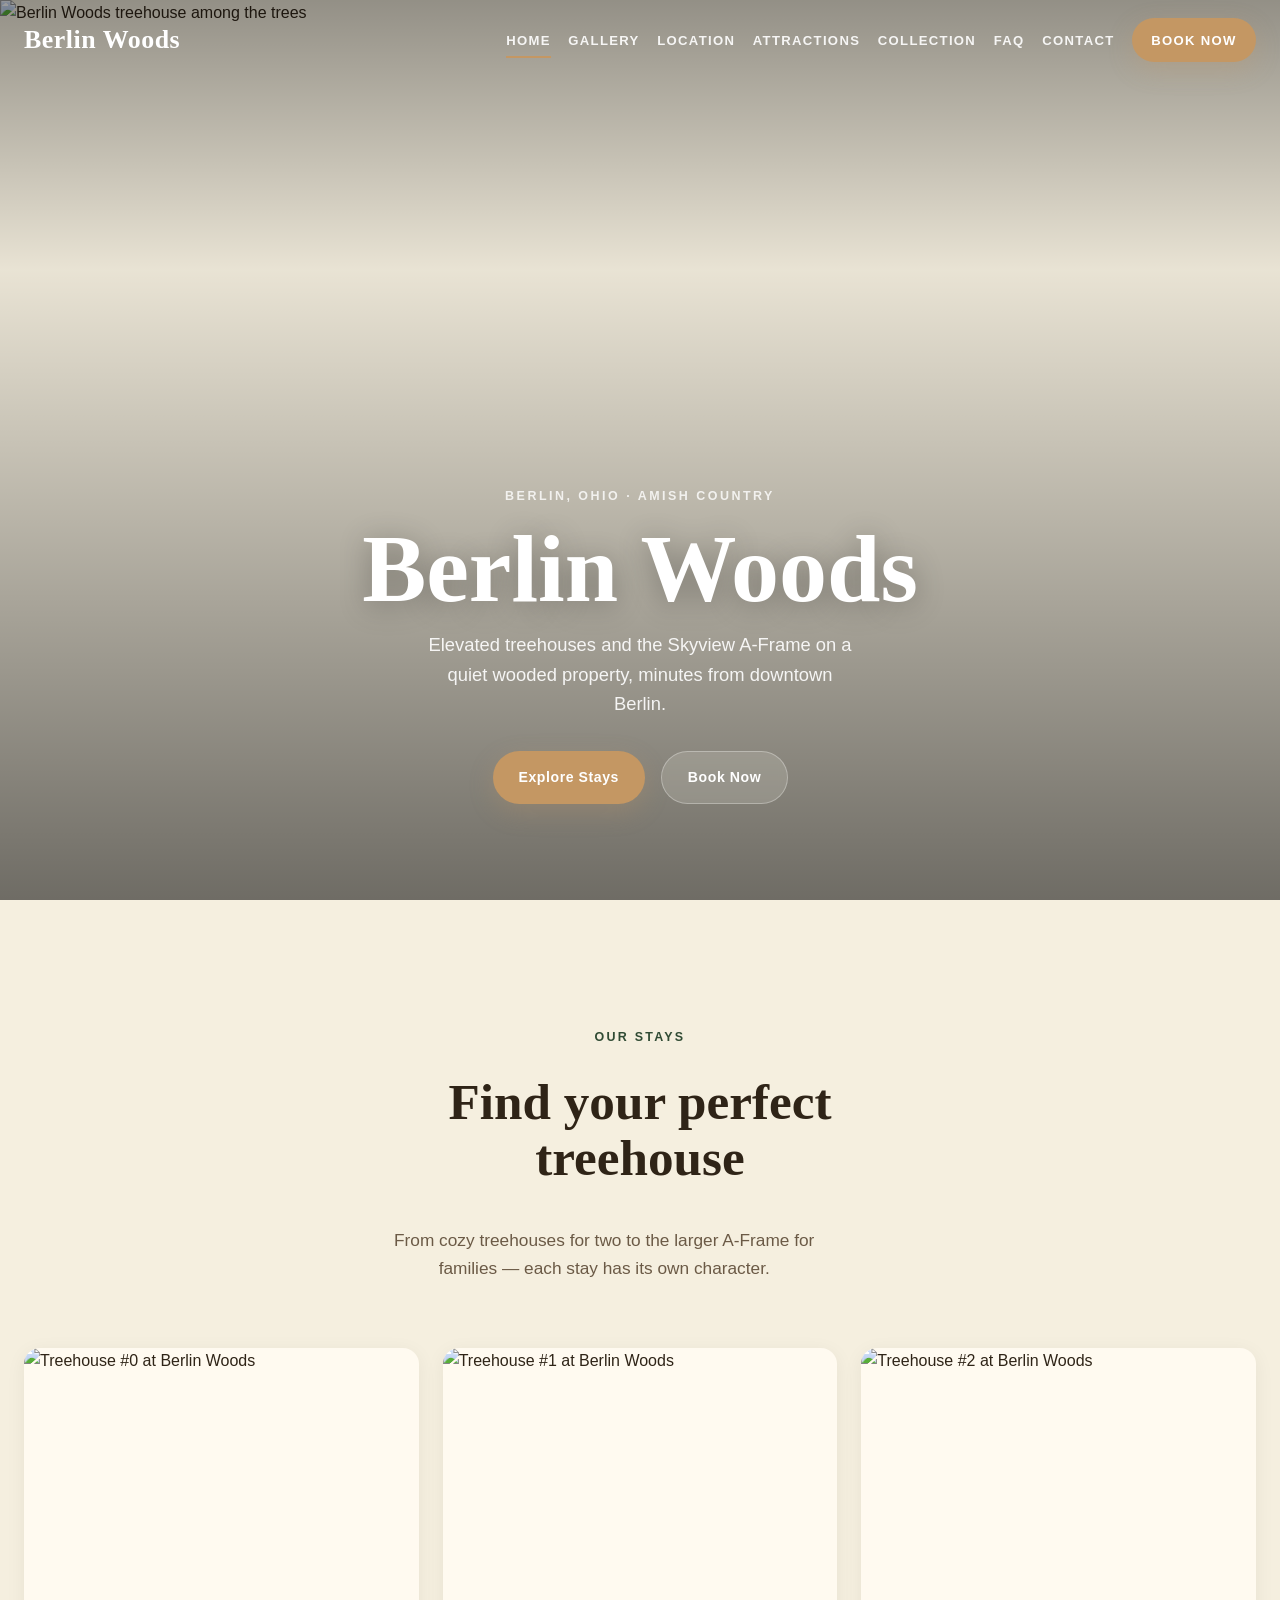
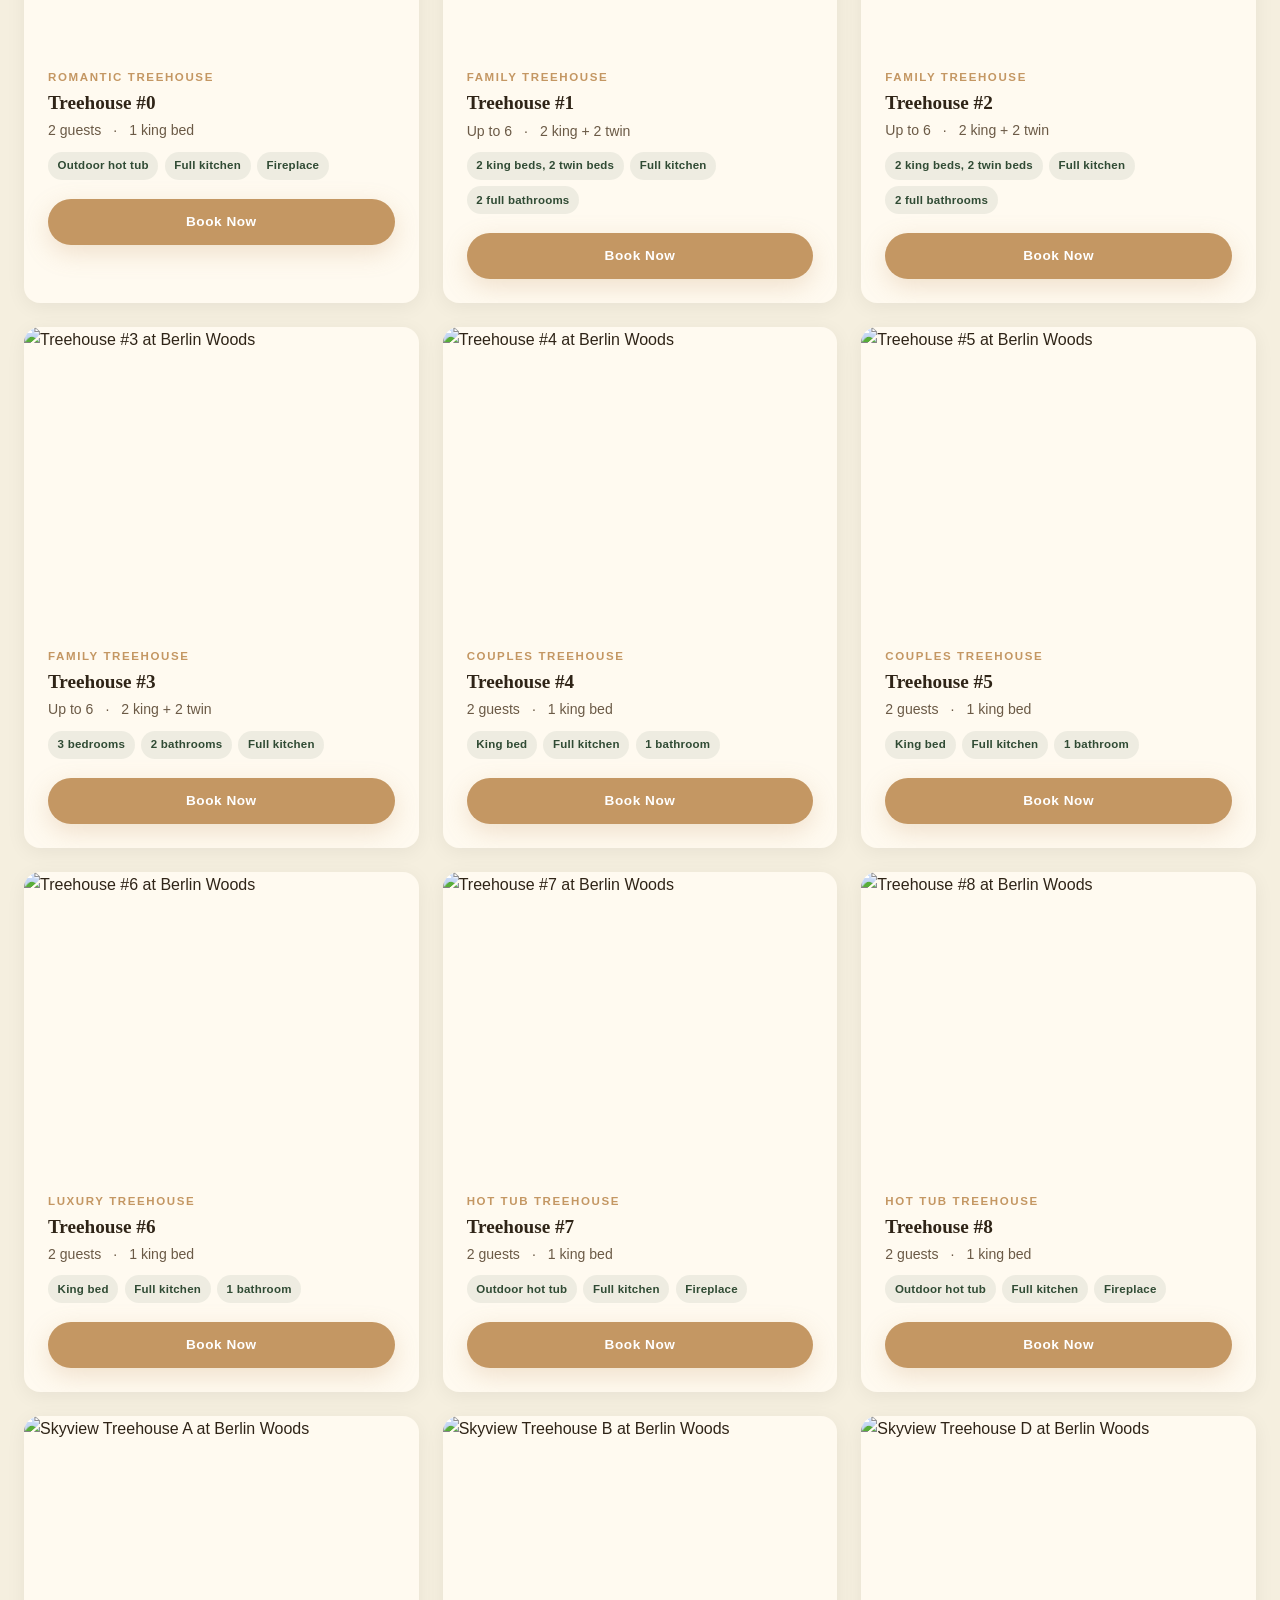
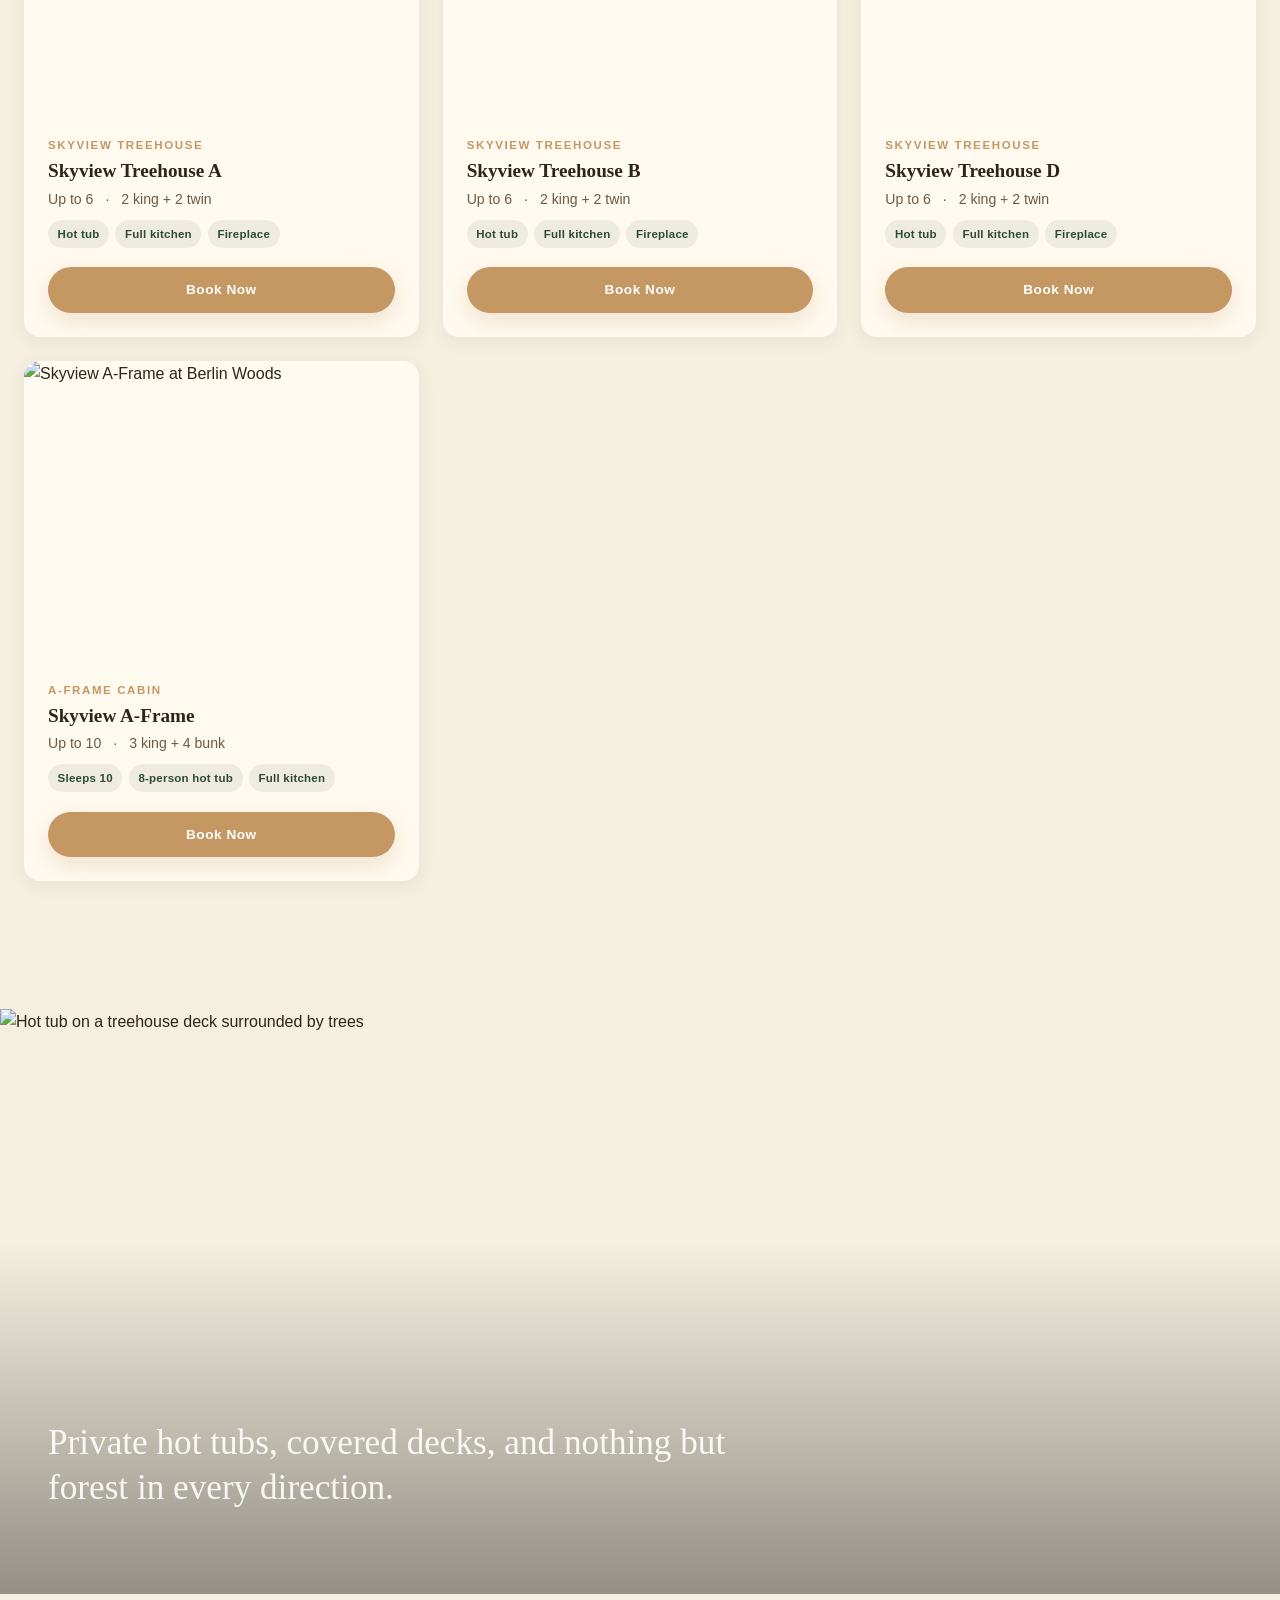
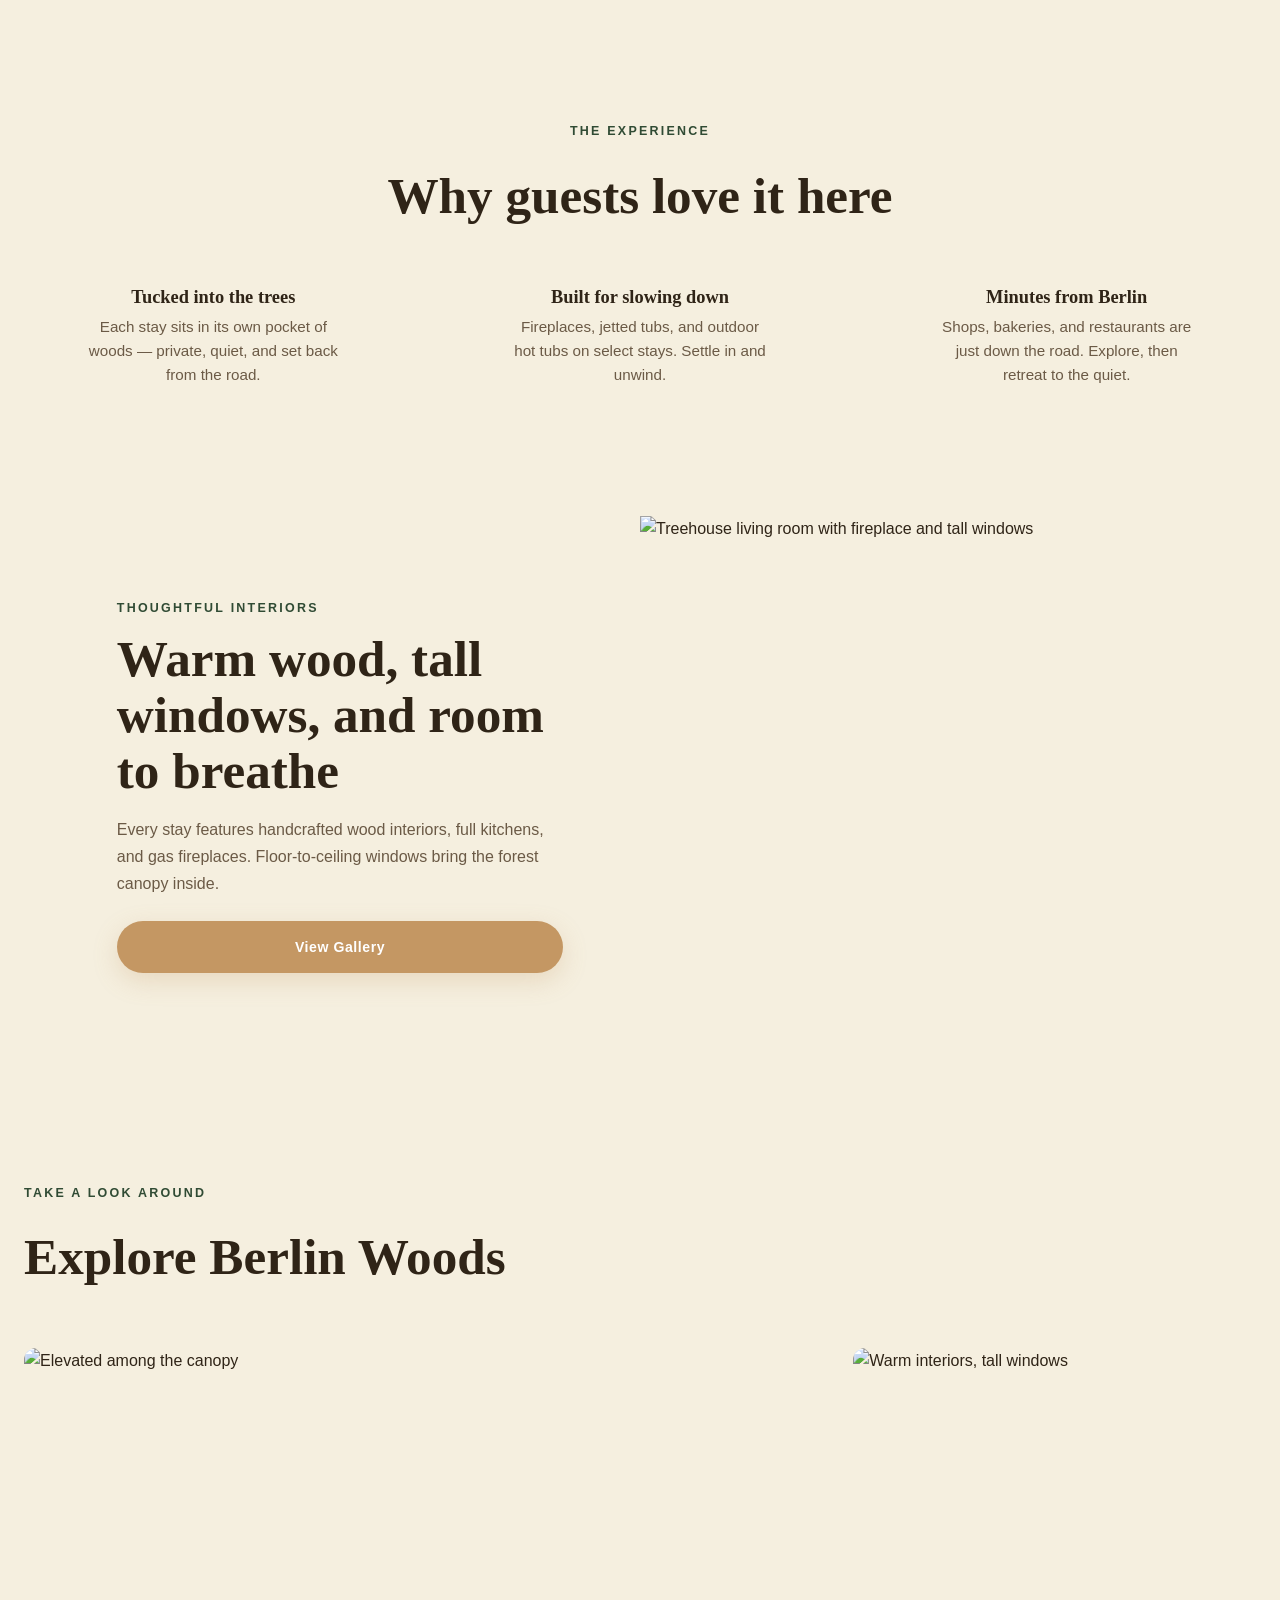
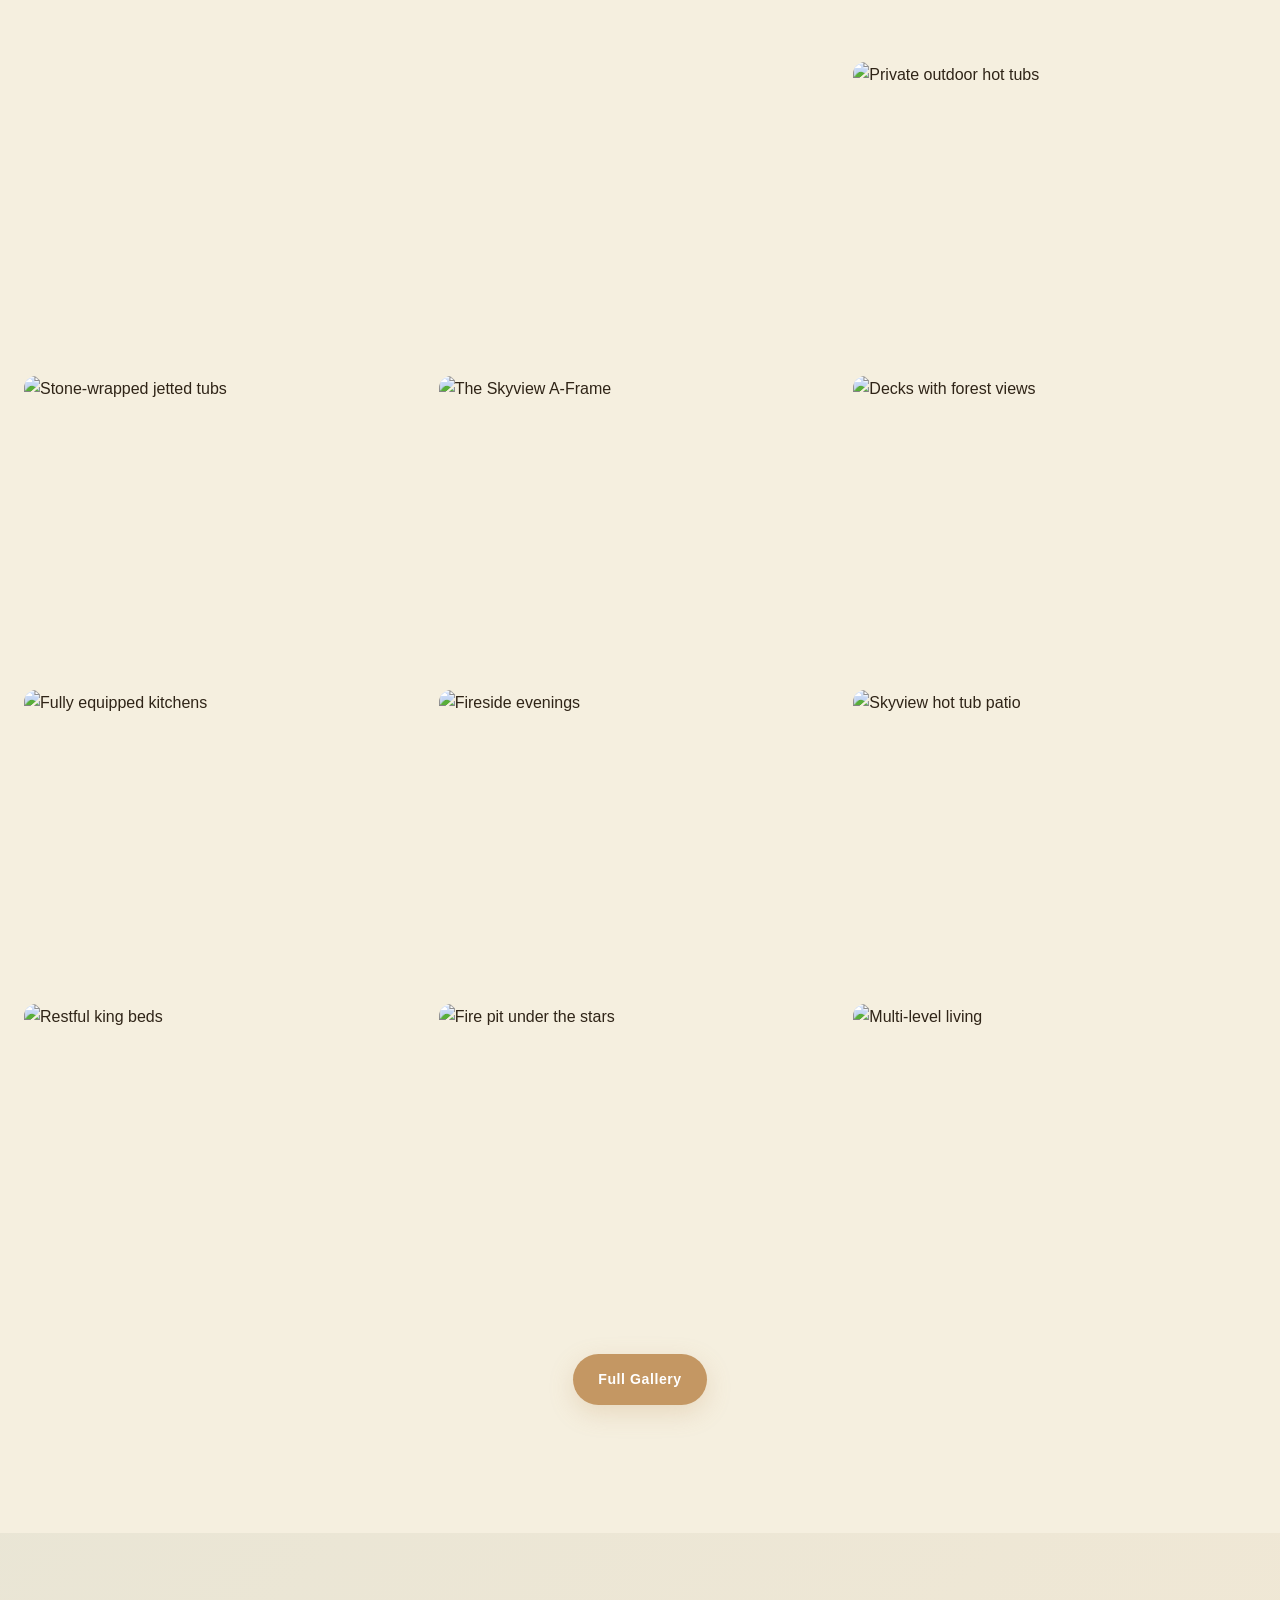
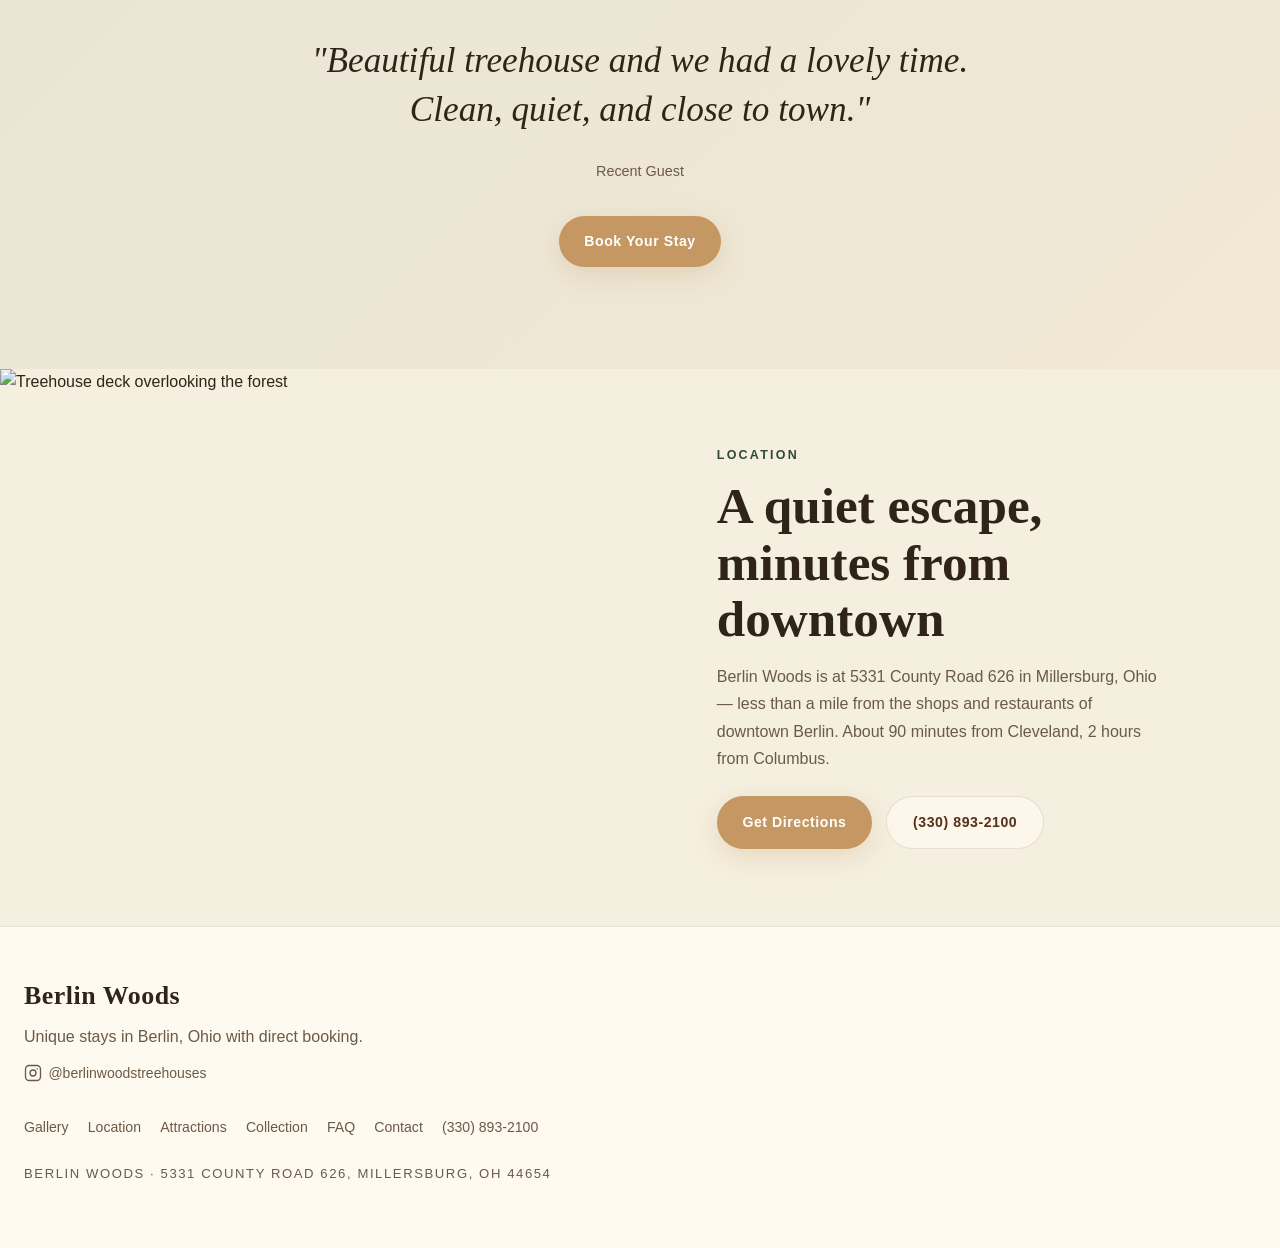
==== commit e2078501: "Show all 13 units on homepage instead of featured subset" ====
--- a/Berlin Woods/index.html
+++ b/Berlin Woods/index.html
@@ -81,9 +81,6 @@
           <p class="lead">From cozy treehouses for two to the larger A-Frame for families — each stay has its own character.</p>
         </div>
         <div id="featured-units" class="units-grid"></div>
-        <div style="text-align:center;margin-top:3rem" class="reveal">
-          <a class="button" href="treehouses.html">See All 13 Stays</a>
-        </div>
       </div>
     </section>
 
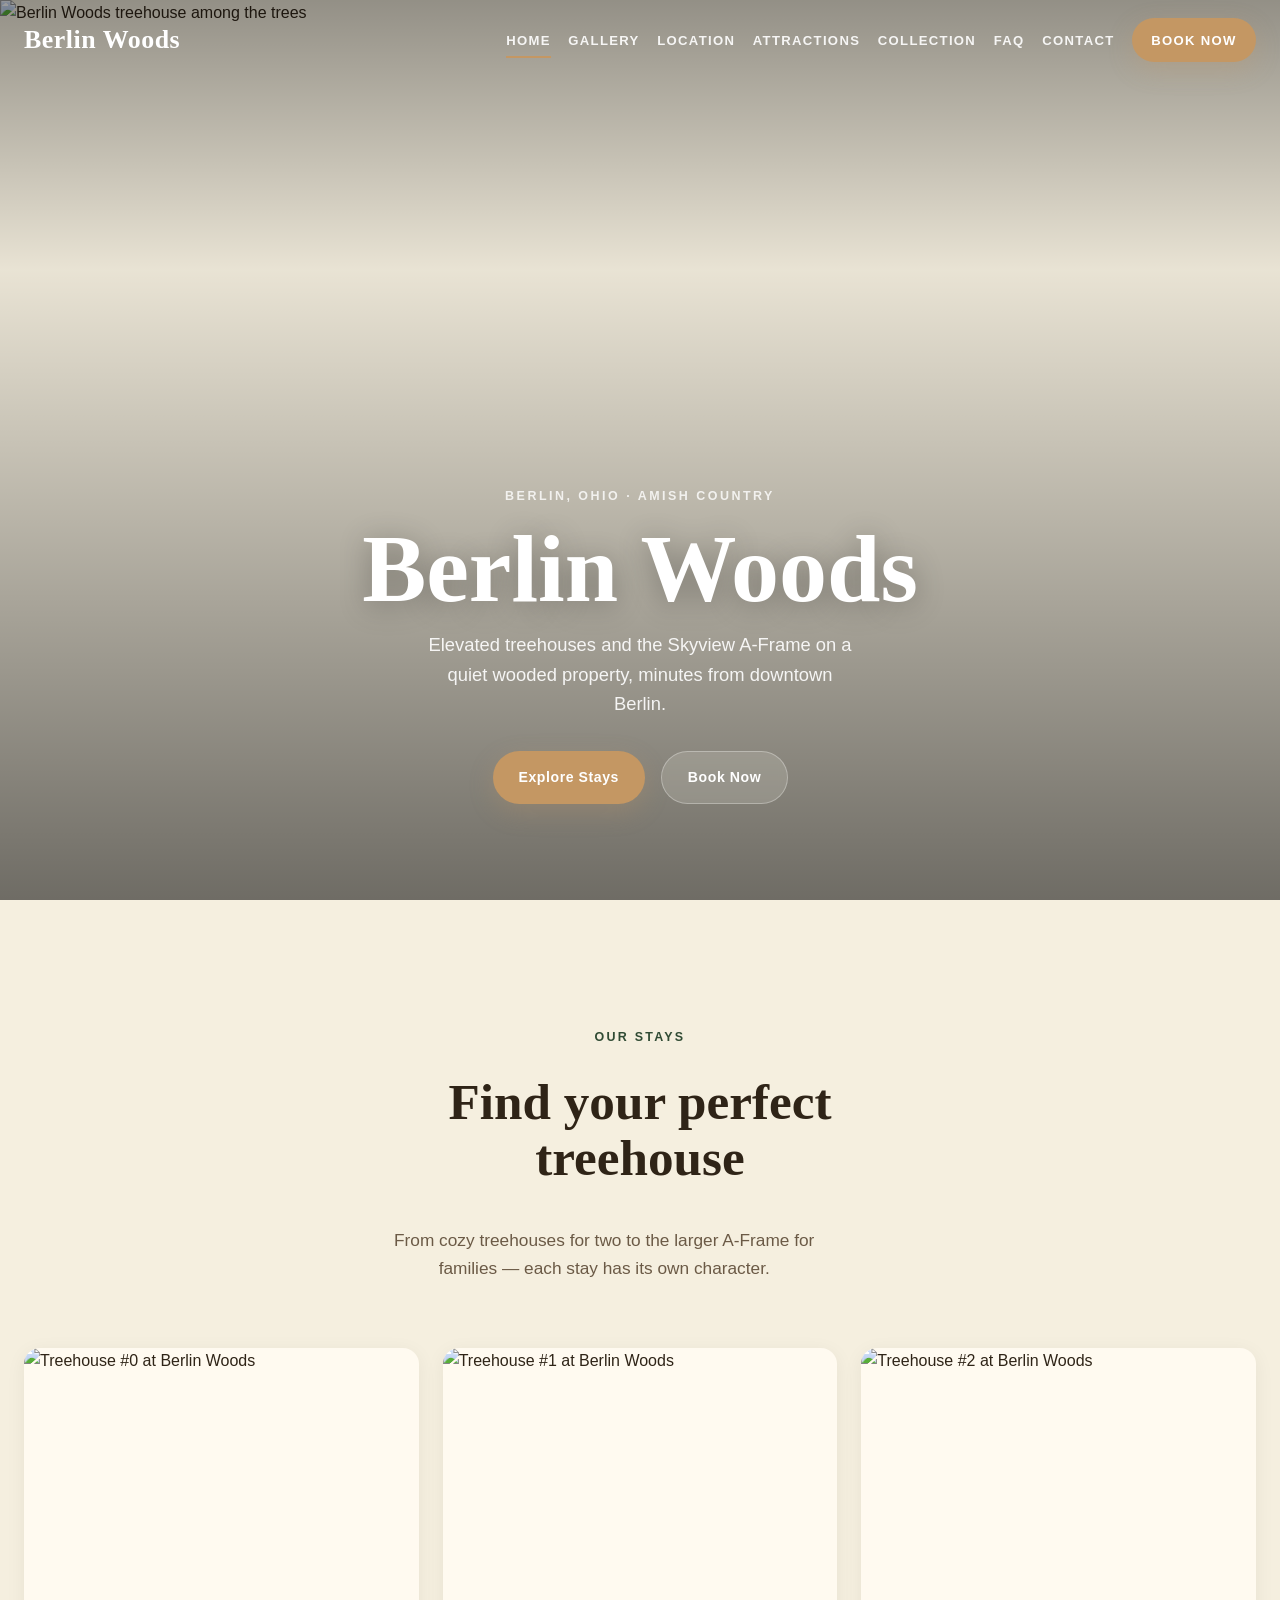
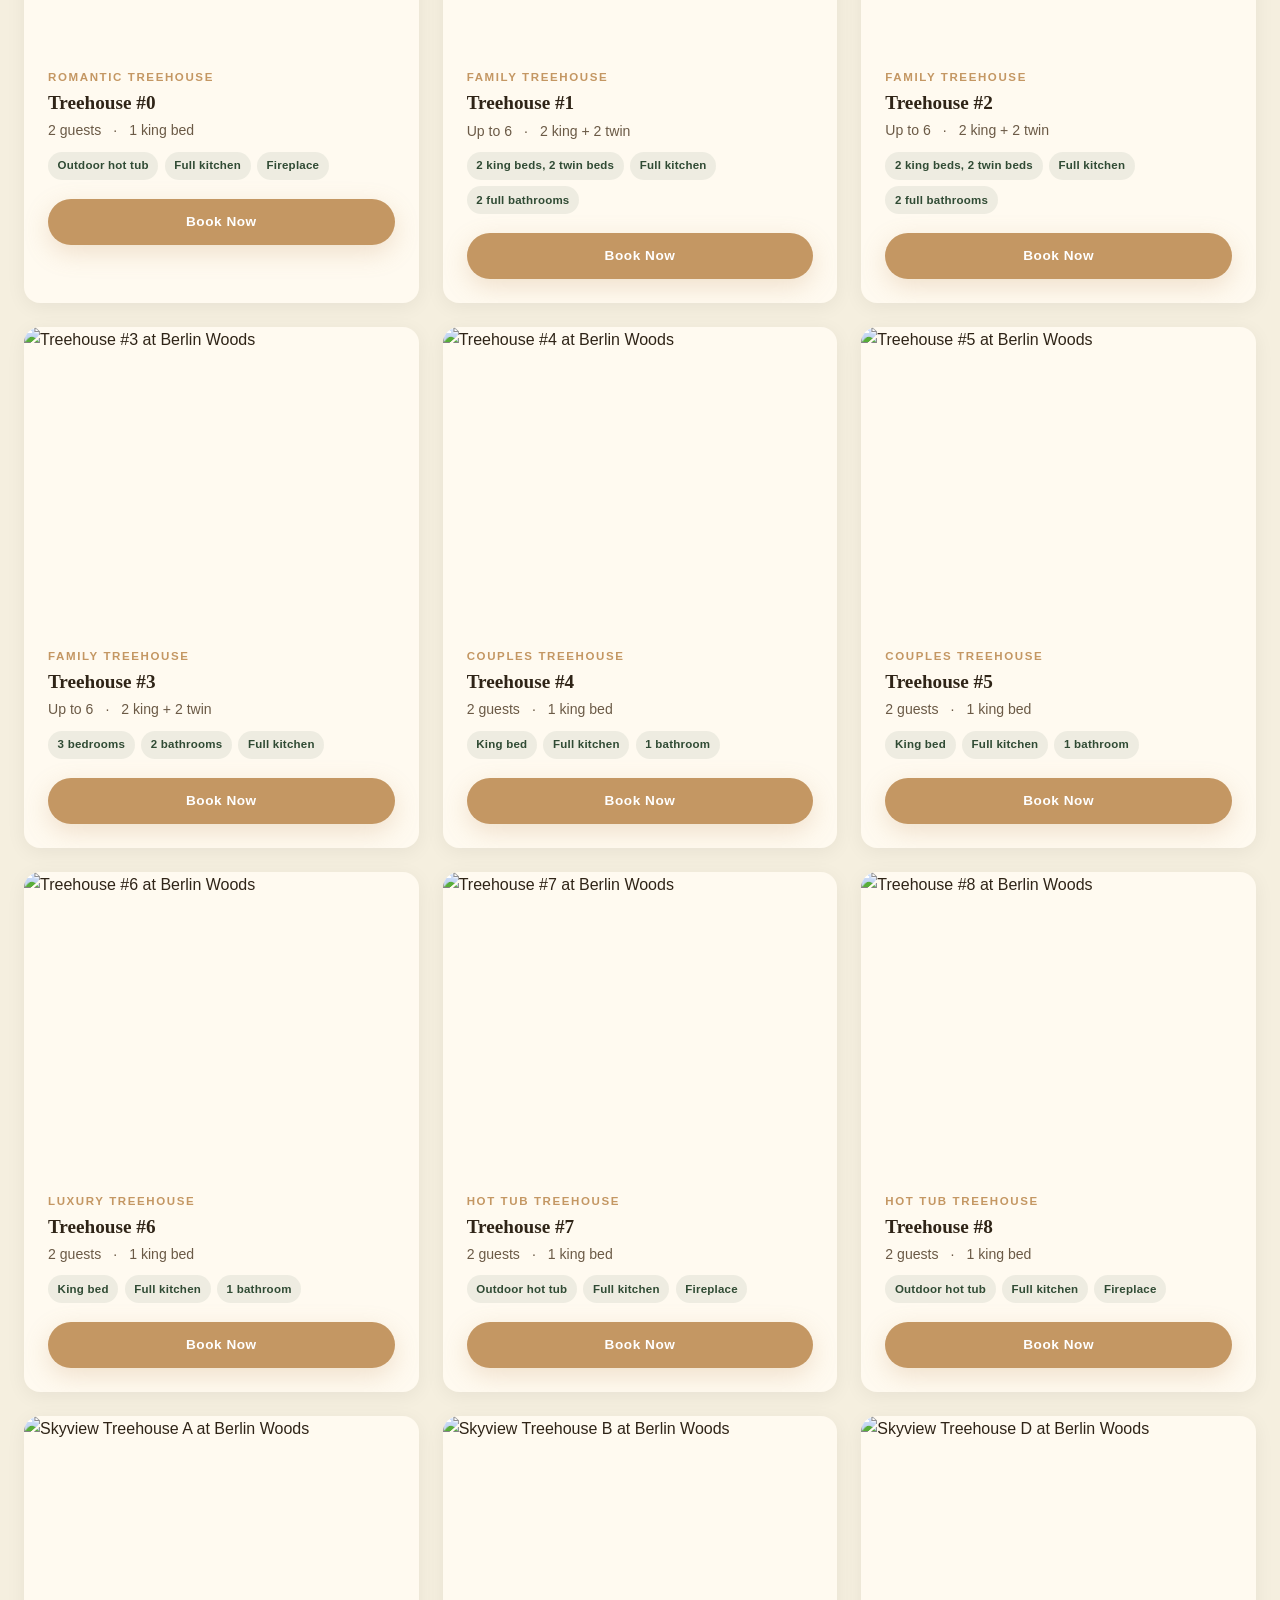
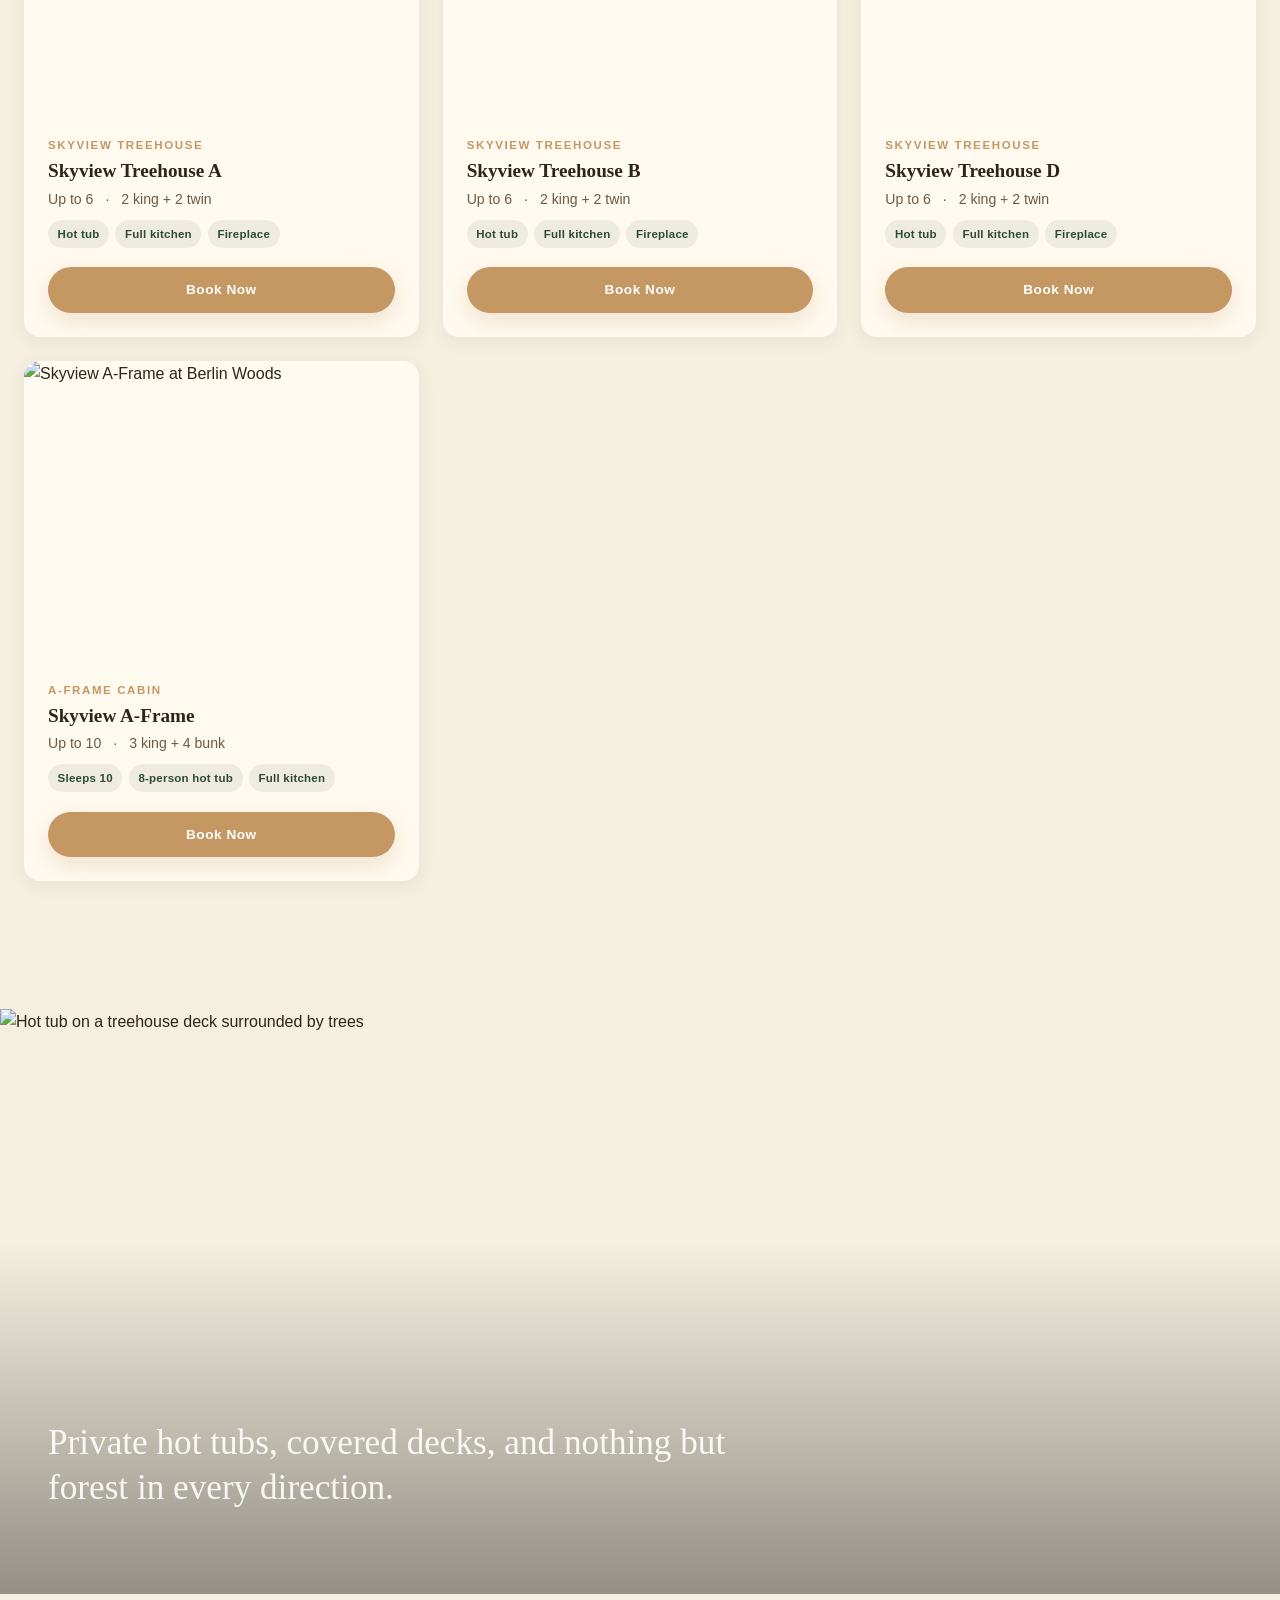
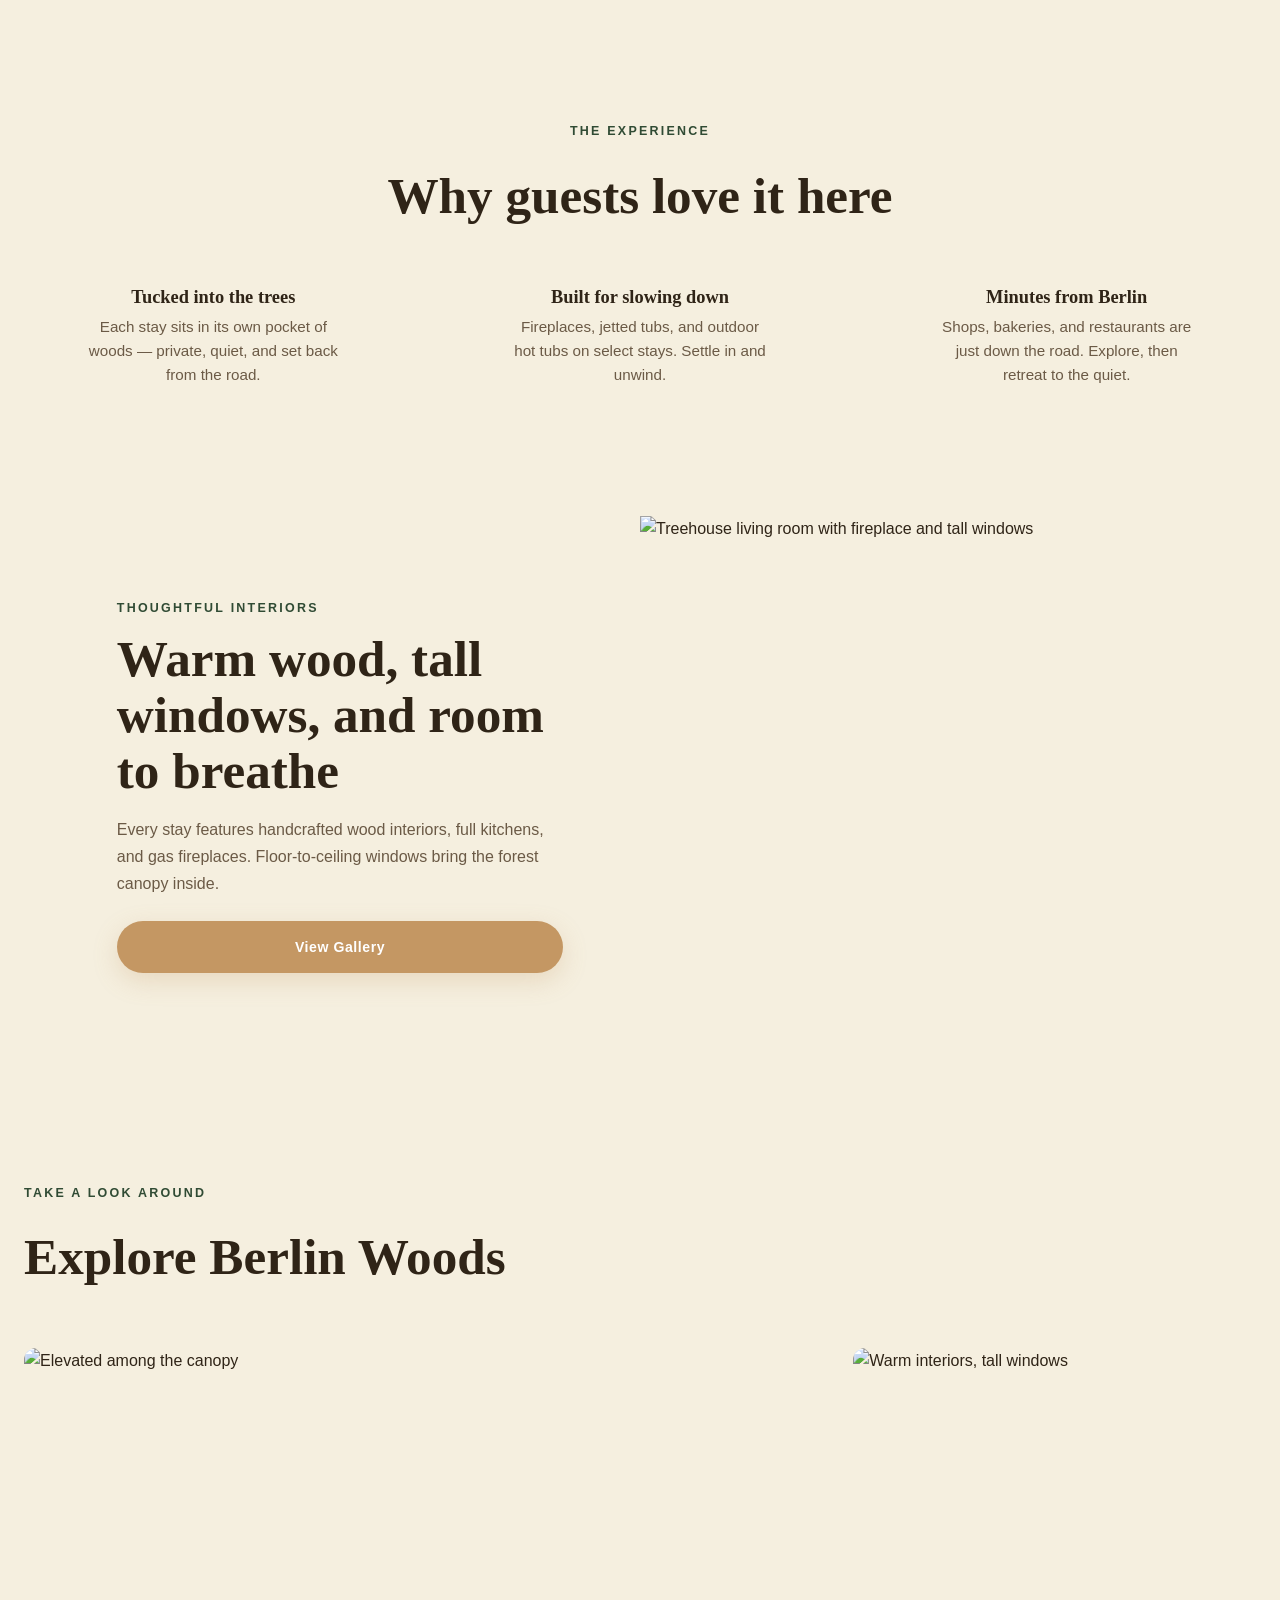
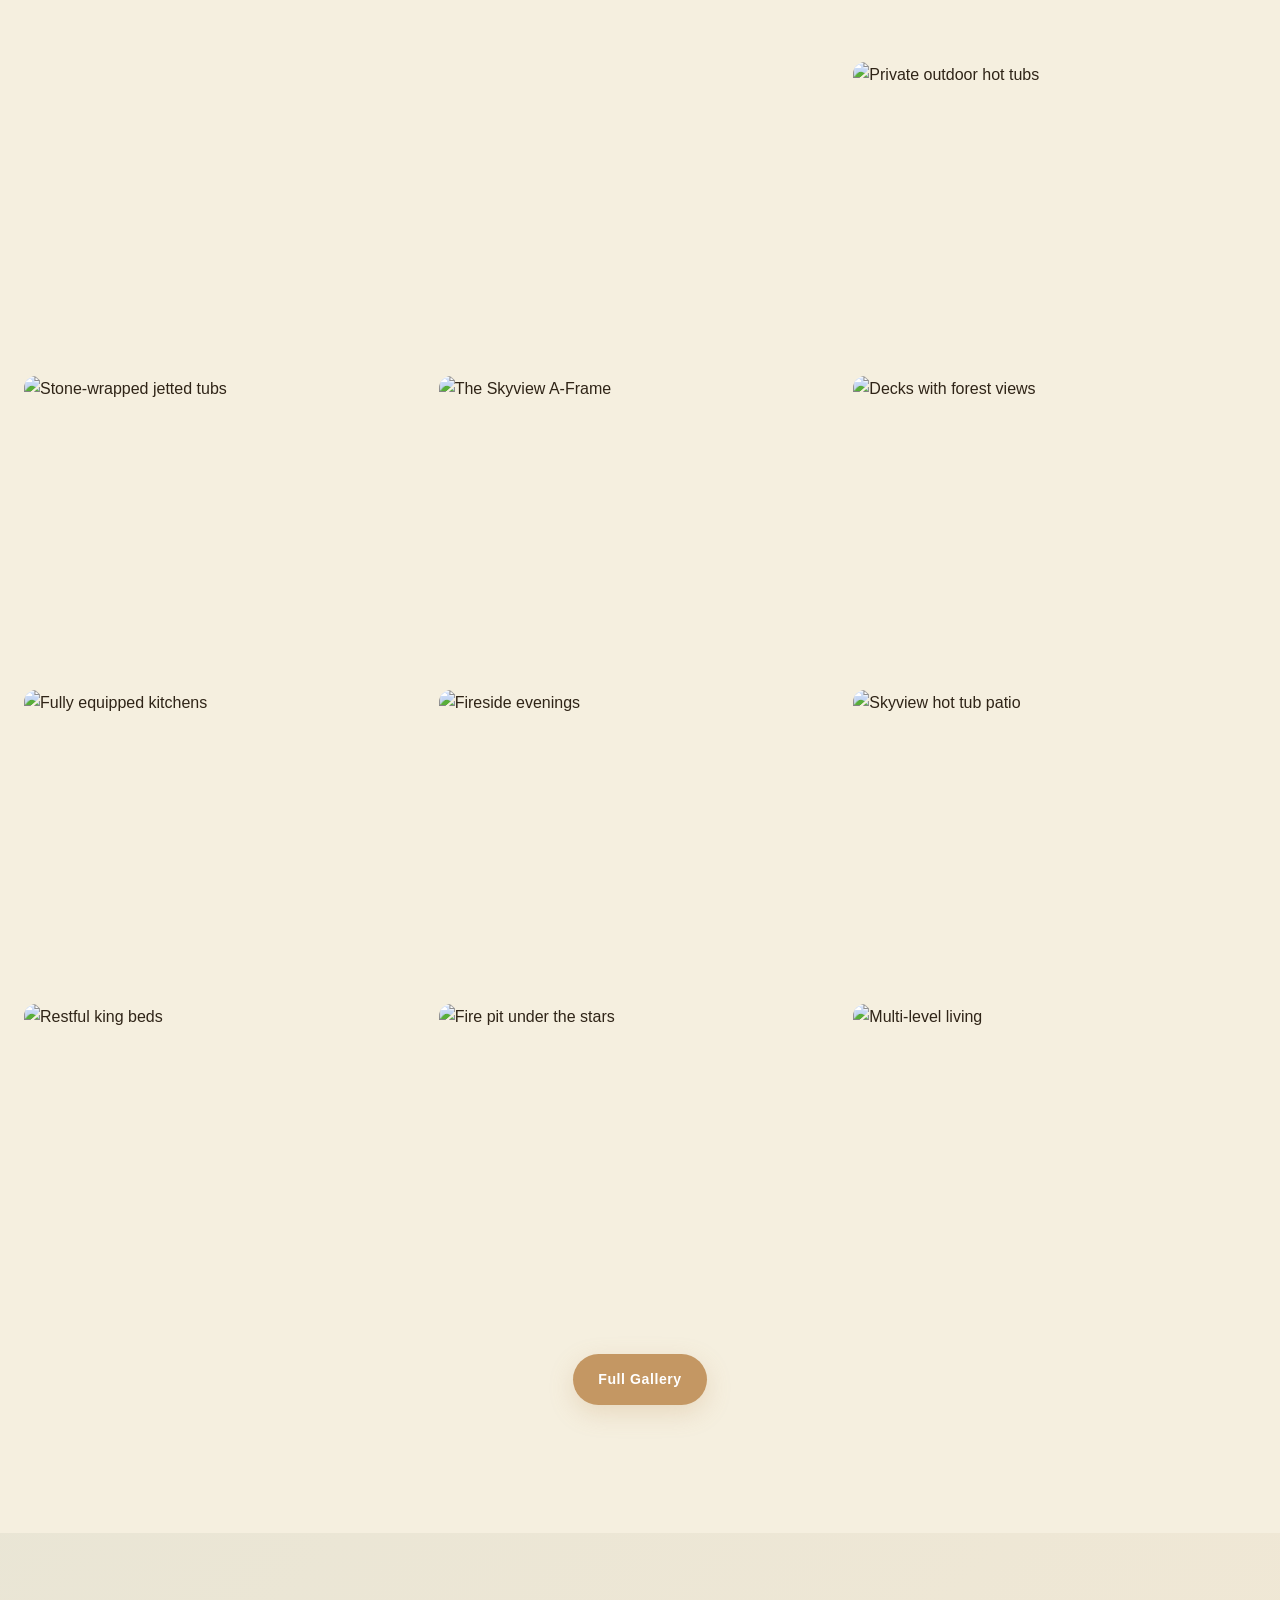
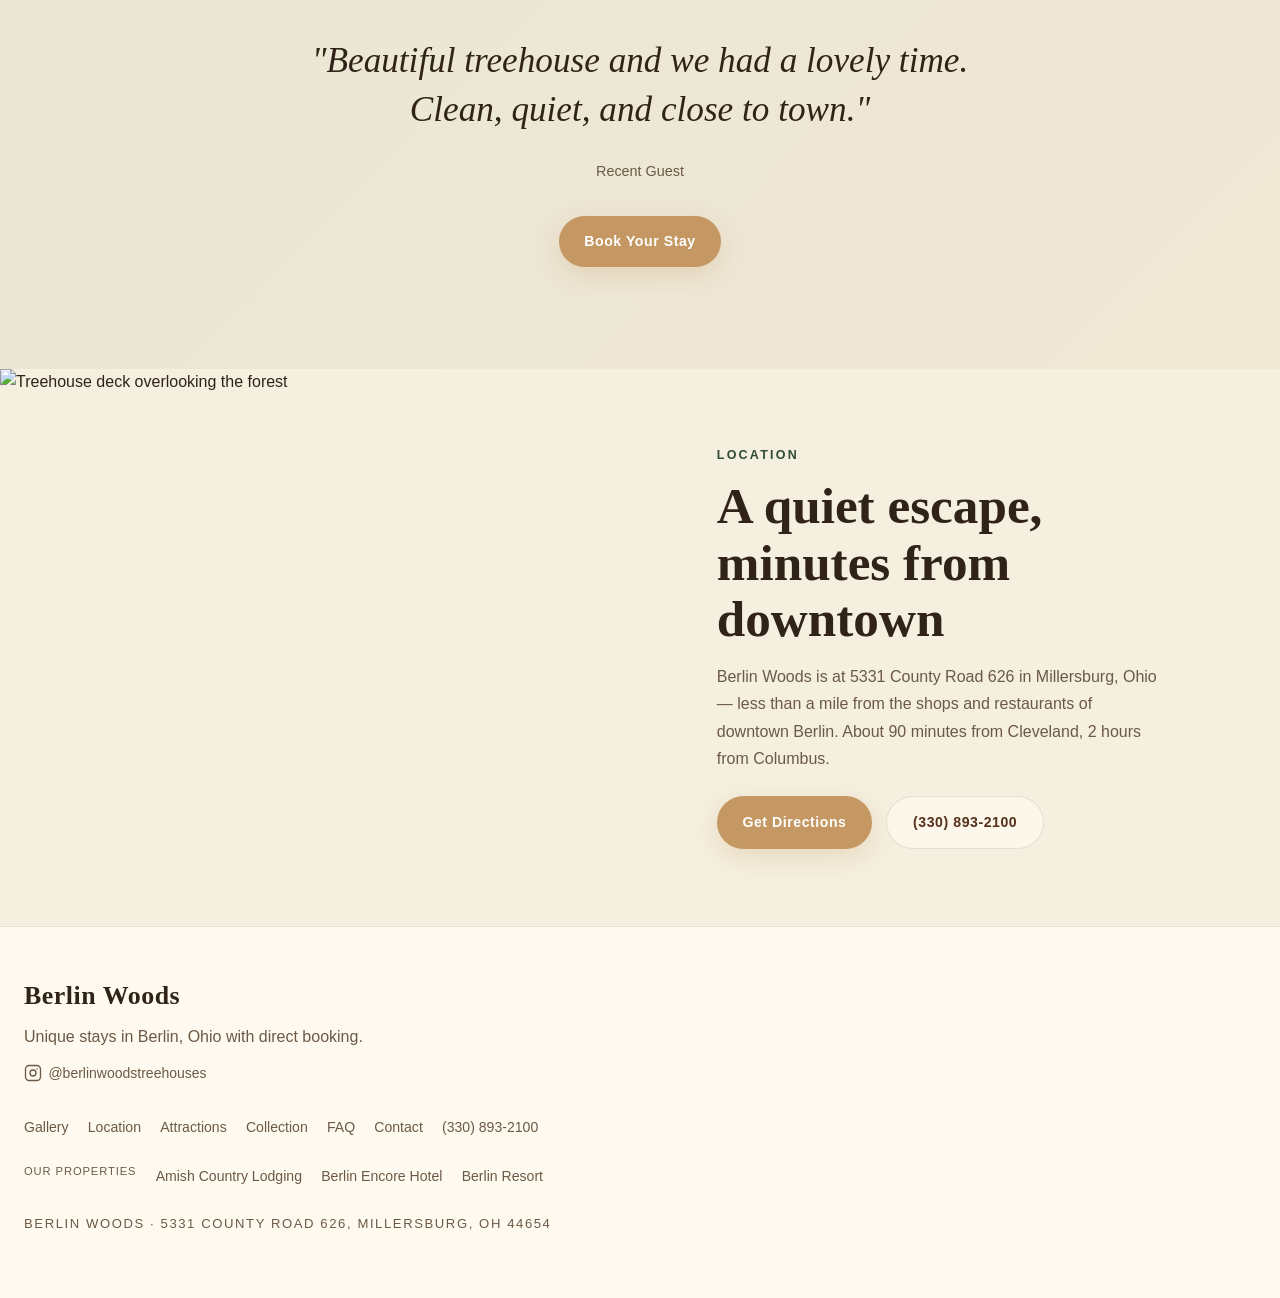
==== commit c98278f5: "Add SEO improvements and cross-property footer links - Add canonical tags and og:url to all 7 pages " ====
--- a/Berlin Woods/index.html
+++ b/Berlin Woods/index.html
@@ -6,6 +6,8 @@
   <title>Berlin Woods | Unique Stays in Berlin, Ohio</title>
   <meta name="description" content="Stay at Berlin Woods in Berlin, Ohio for a unique Amish Country getaway with treehouses, the Skyview A-Frame, fireplaces, hot tubs, and direct booking online.">
   <link rel="icon" type="image/svg+xml" href="assets/favicon.svg">
+  <link rel="canonical" href="https://berlinwoods.com/">
+  <meta property="og:url" content="https://berlinwoods.com/">
   <meta property="og:type" content="website">
   <meta property="og:title" content="Berlin Woods | Unique Stays in Berlin, Ohio">
   <meta property="og:description" content="Treehouses, Skyview stays, and the A-frame on a quiet wooded property just outside downtown Berlin, Ohio.">
